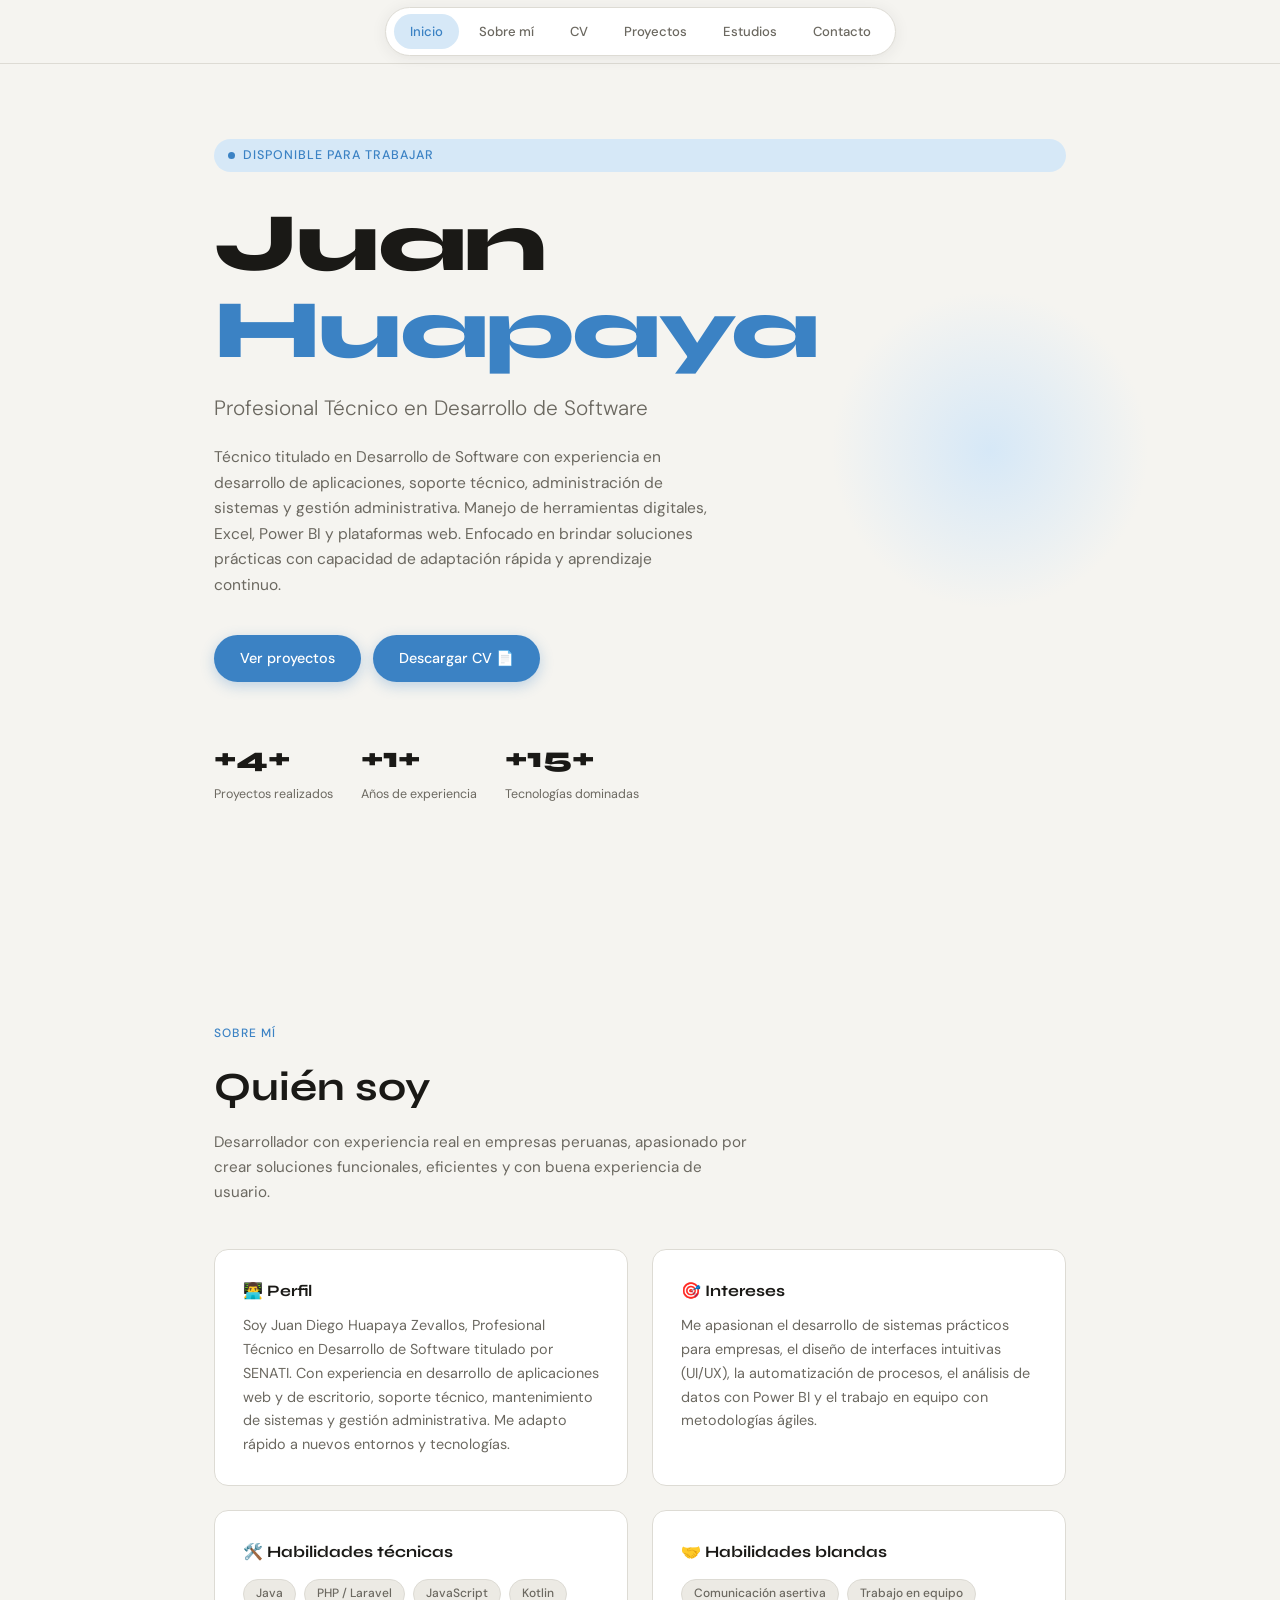
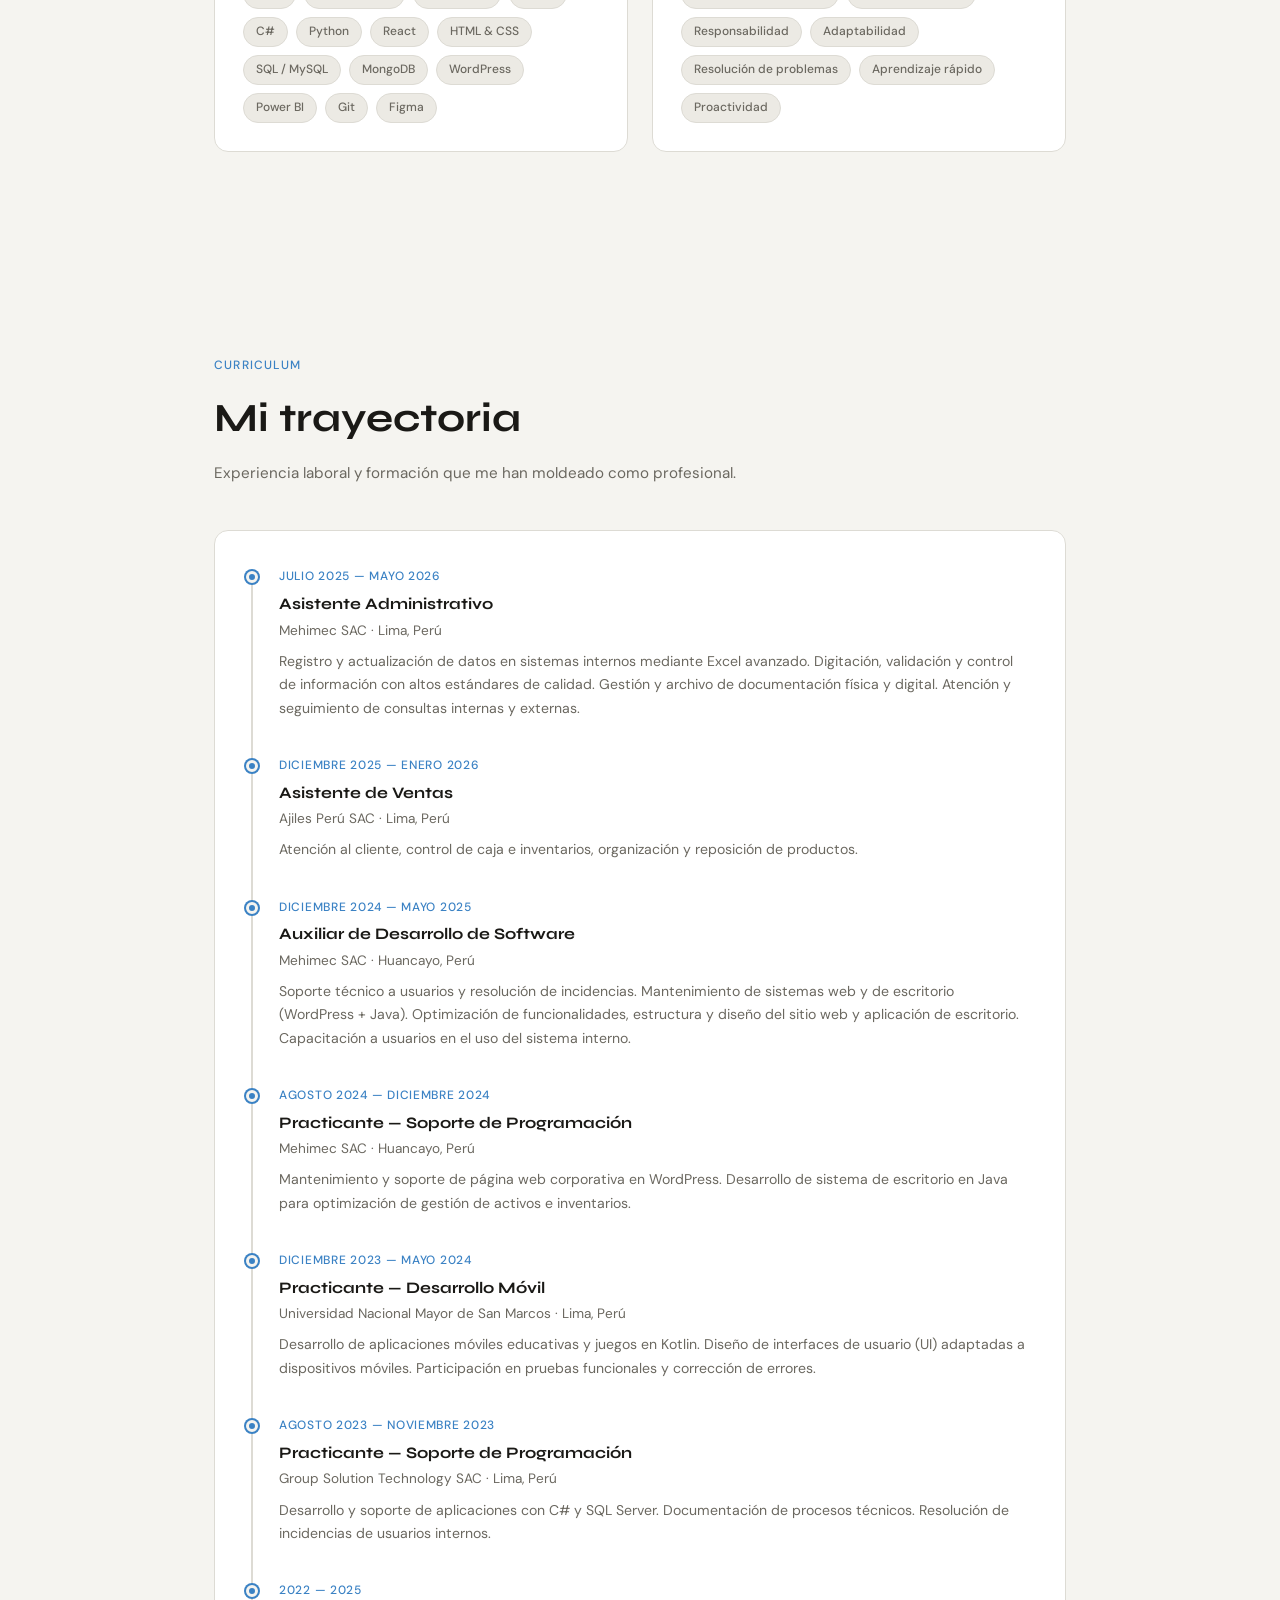
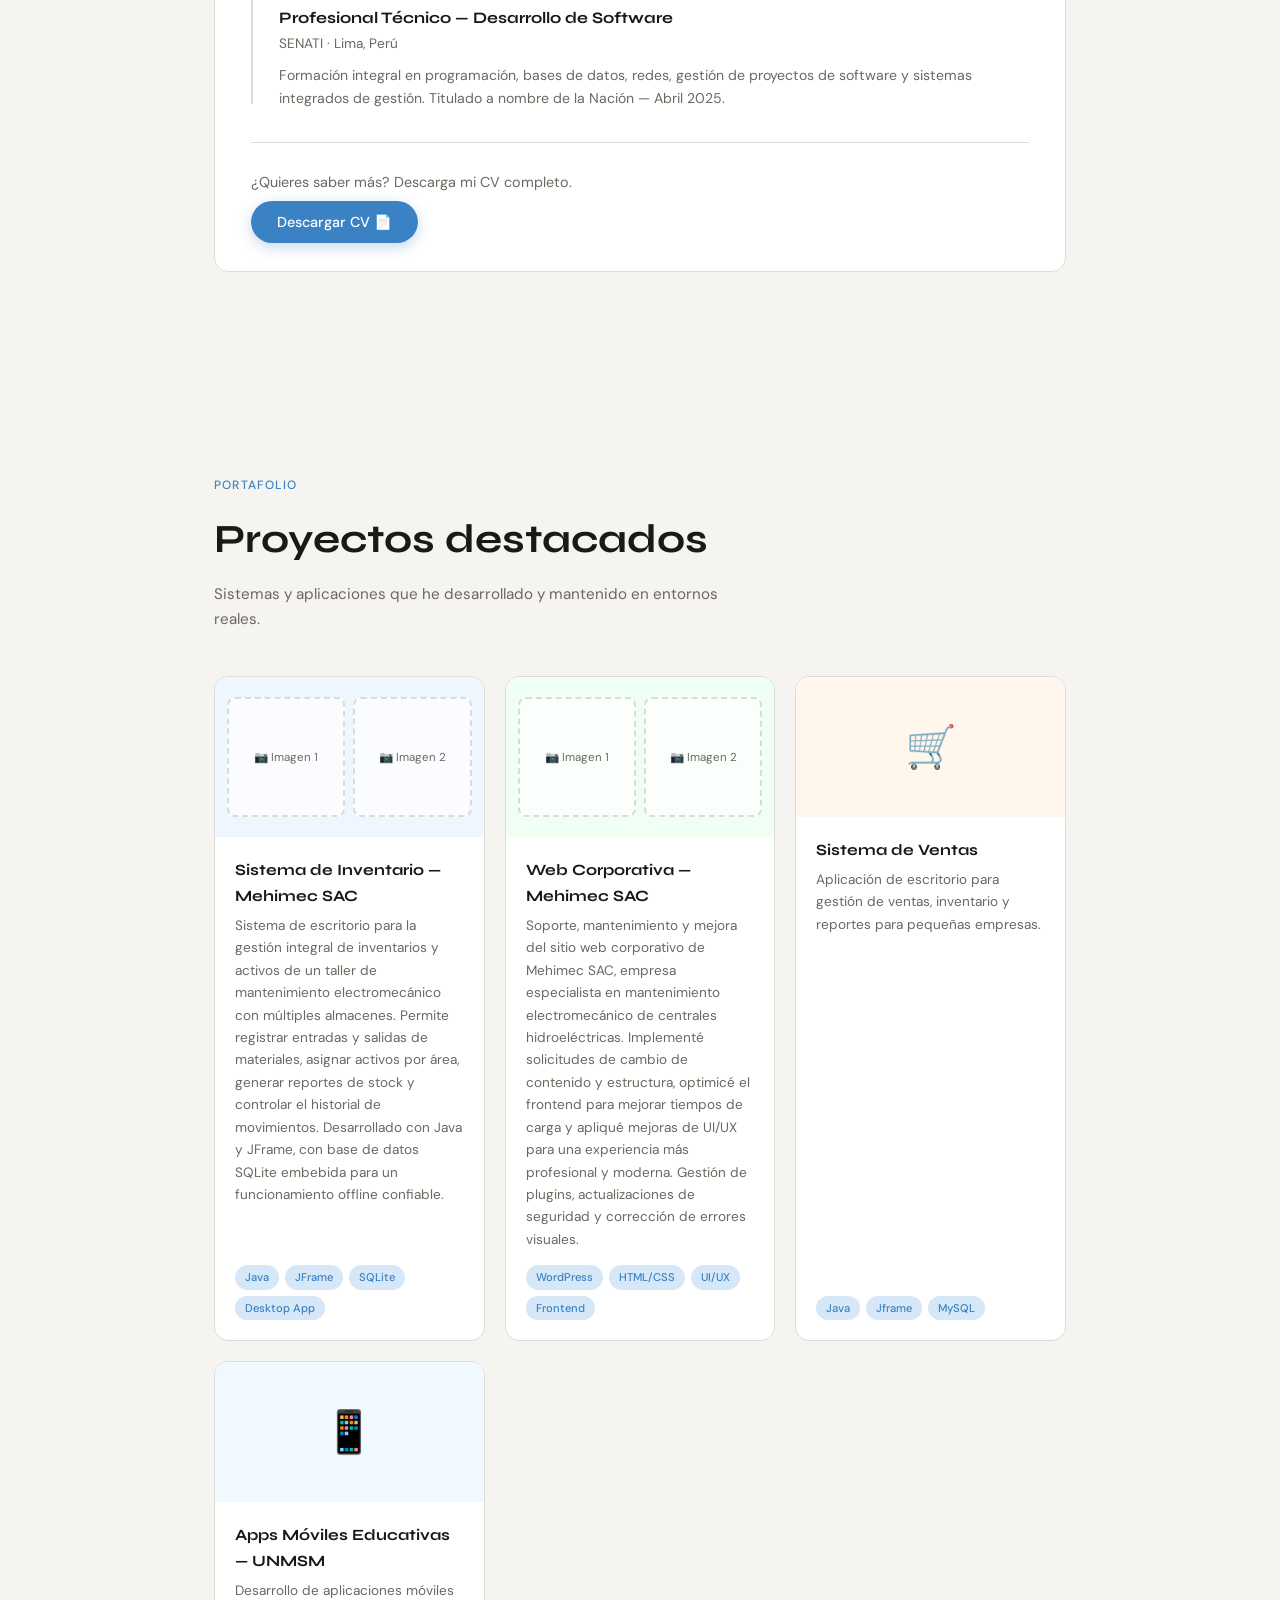
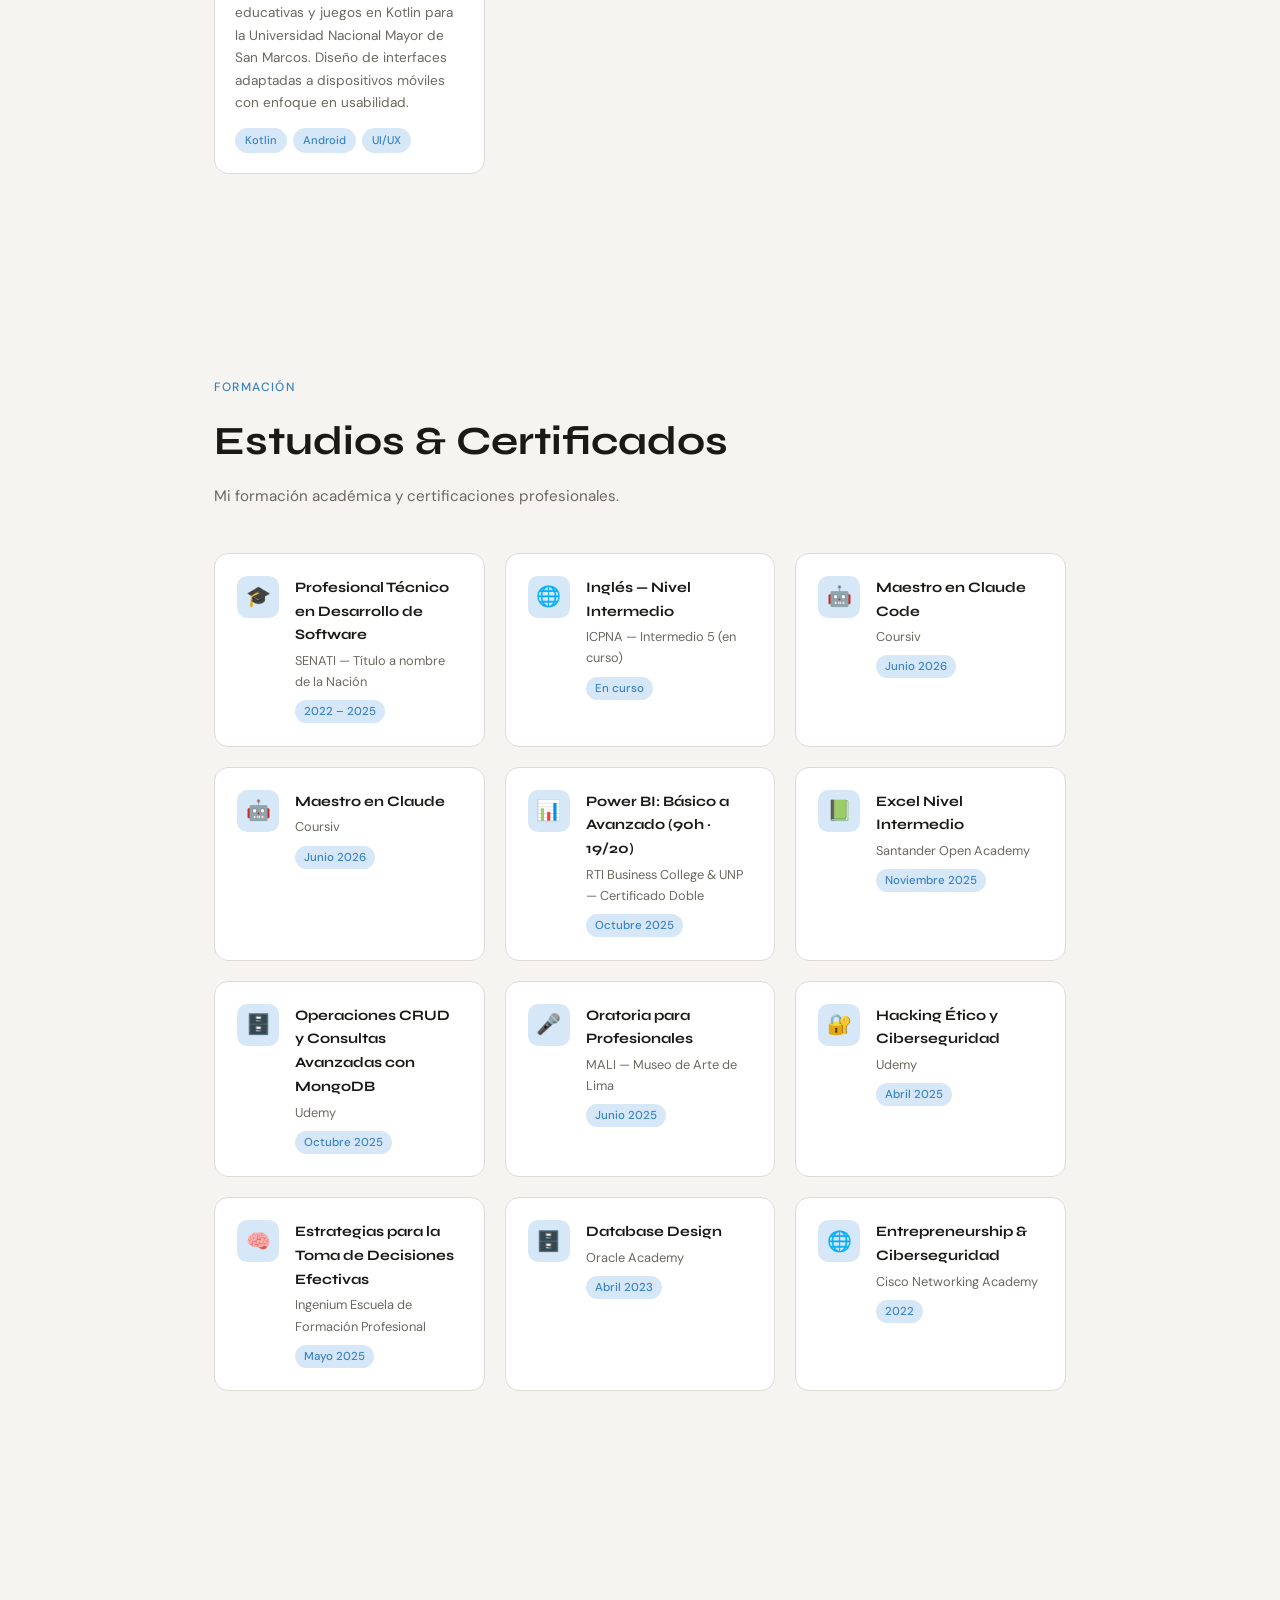
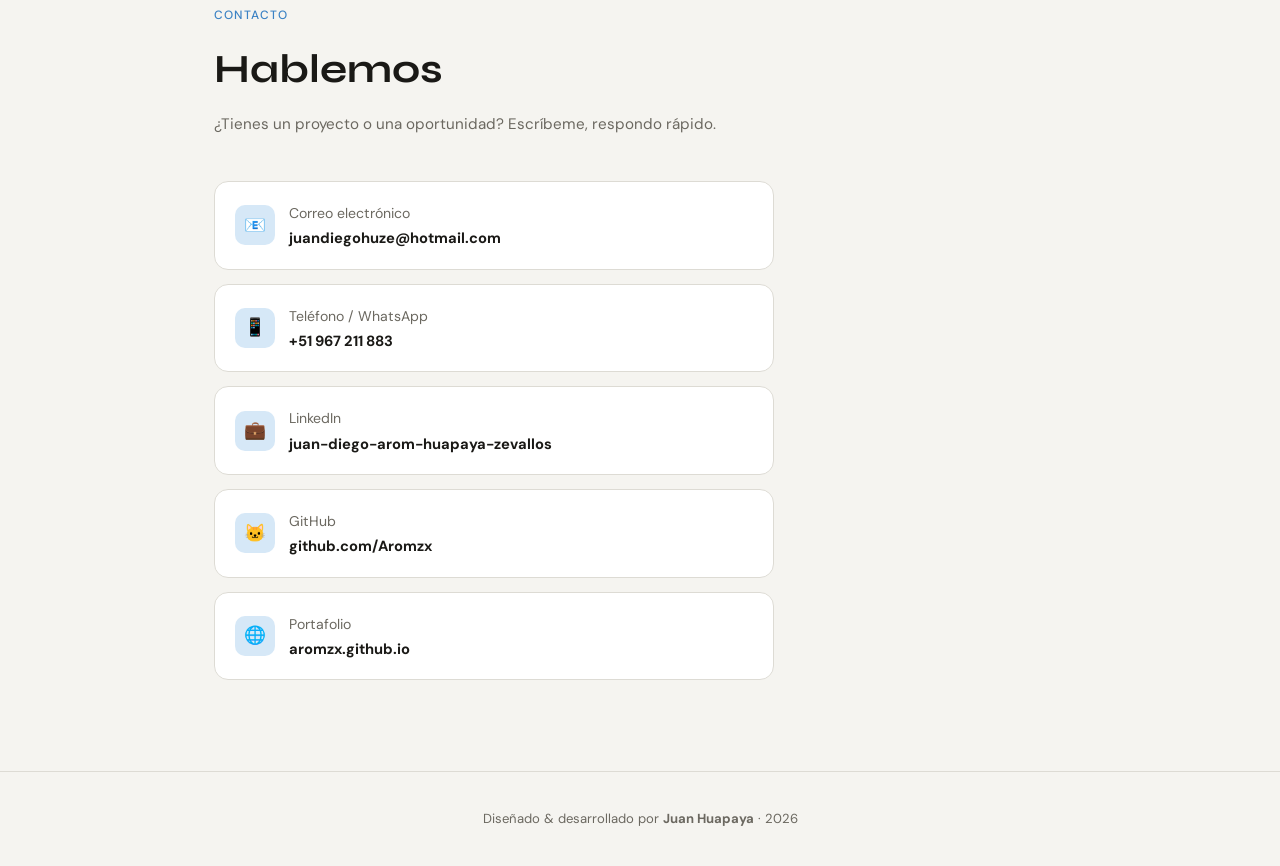
==== index.html @ e21f39ee "Update index.html" ====
<!DOCTYPE html>
<html lang="es">
<head>
  <meta charset="UTF-8" />
  <meta name="viewport" content="width=device-width, initial-scale=1.0"/>
  <title>Juan Huapaya — Dev Portfolio</title>
  <link href="https://fonts.googleapis.com/css2?family=Syne:wght@400;600;700;800&family=DM+Sans:ital,wght@0,300;0,400;0,500;1,300&display=swap" rel="stylesheet"/>
  <link href="style.css" rel="stylesheet"/>
</head>
<body>

<!-- NAVEGACION -->
<nav>
  <div class="nav-inner">
    <a href="#inicio"    class="active">Inicio</a>
    <a href="#sobre-mi">Sobre mí</a>
    <a href="#cv">CV</a>
    <a href="#proyectos">Proyectos</a>
    <a href="#estudios">Estudios</a>
    <a href="#contacto">Contacto</a>
  </div>
</nav>

<div class="hamburger" id="ham">
  <span></span><span></span><span></span>
</div>
<div class="mobile-menu" id="mobileMenu">
  <a href="#inicio"    onclick="closeMobile()">Inicio</a>
  <a href="#sobre-mi"  onclick="closeMobile()">Sobre mí</a>
  <a href="#cv"        onclick="closeMobile()">CV</a>
  <a href="#proyectos" onclick="closeMobile()">Proyectos</a>
  <a href="#estudios"  onclick="closeMobile()">Estudios</a>
  <a href="#contacto"  onclick="closeMobile()">Contacto</a>
</div>

<!-- ── HERO ── -->
<section id="inicio">
  <div class="hero-deco"></div>
  <div class="hero-label">Disponible para trabajar</div>
  <h1 class="hero-name">Juan<br><em>Huapaya</em></h1>
  <p class="hero-role">Profesional Técnico en Desarrollo de Software</p>
  <p class="hero-desc">Técnico titulado en Desarrollo de Software con experiencia en desarrollo de aplicaciones, soporte técnico, administración de sistemas y gestión administrativa. Manejo de herramientas digitales, Excel, Power BI y plataformas web. Enfocado en brindar soluciones prácticas con capacidad de adaptación rápida y aprendizaje continuo.</p>
  <div class="hero-ctas">
    <a href="#proyectos" class="btn-primary">Ver proyectos</a>
    <a href="assets/cv/CV_HUAPAYA%20ZEVALLOS%20JUAN%20DIEGO%20AROM-.pdf"
   download="CV_Juan_Huapaya.pdf"
   class="btn-primary">
    Descargar CV 📄
</a>
  </div>
  <div class="hero-stats">
    <div class="stat"><span class="stat-n">4+</span><span class="stat-l">Proyectos realizados</span></div>
    <div class="stat"><span class="stat-n">1+</span><span class="stat-l">Años de experiencia</span></div>
    <div class="stat"><span class="stat-n">15+</span><span class="stat-l">Tecnologías dominadas</span></div>
  </div>
</section>

<!-- ── SOBRE MI ── -->
<section id="sobre-mi">
  <div class="sec-label">Sobre mí</div>
  <h2 class="sec-title">Quién soy</h2>
  <p class="sec-sub">Desarrollador con experiencia real en empresas peruanas, apasionado por crear soluciones funcionales, eficientes y con buena experiencia de usuario.</p>
  <div class="about-grid reveal">
    <div class="about-card">
      <h3>👨‍💻 Perfil</h3>
      <p>Soy Juan Diego Huapaya Zevallos, Profesional Técnico en Desarrollo de Software titulado por SENATI. Con experiencia en desarrollo de aplicaciones web y de escritorio, soporte técnico, mantenimiento de sistemas y gestión administrativa. Me adapto rápido a nuevos entornos y tecnologías.</p>
    </div>
    <div class="about-card">
      <h3>🎯 Intereses</h3>
      <p>Me apasionan el desarrollo de sistemas prácticos para empresas, el diseño de interfaces intuitivas (UI/UX), la automatización de procesos, el análisis de datos con Power BI y el trabajo en equipo con metodologías ágiles.</p>
    </div>
    <div class="about-card">
      <h3>🛠️ Habilidades técnicas</h3>
      <div class="skill-tags">
        <span class="tag">Java</span>
        <span class="tag">PHP / Laravel</span>
        <span class="tag">JavaScript</span>
        <span class="tag">Kotlin</span>
        <span class="tag">C#</span>
        <span class="tag">Python</span>
        <span class="tag">React</span>
        <span class="tag">HTML & CSS</span>
        <span class="tag">SQL / MySQL</span>
        <span class="tag">MongoDB</span>
        <span class="tag">WordPress</span>
        <span class="tag">Power BI</span>
        <span class="tag">Git</span>
        <span class="tag">Figma</span>
      </div>
    </div>
    <div class="about-card">
      <h3>🤝 Habilidades blandas</h3>
      <div class="skill-tags">
        <span class="tag">Comunicación asertiva</span>
        <span class="tag">Trabajo en equipo</span>
        <span class="tag">Responsabilidad</span>
        <span class="tag">Adaptabilidad</span>
        <span class="tag">Resolución de problemas</span>
        <span class="tag">Aprendizaje rápido</span>
        <span class="tag">Proactividad</span>
      </div>
    </div>
  </div>
</section>

<!-- ── CV ── -->
<section id="cv">
  <div class="sec-label">Curriculum</div>
  <h2 class="sec-title">Mi trayectoria</h2>
  <p class="sec-sub">Experiencia laboral y formación que me han moldeado como profesional.</p>
  <div class="cv-wrap reveal">
    <div class="timeline">

      <div class="tl-item">
        <div class="tl-dot"></div>
        <div class="tl-period">Julio 2025 — Mayo 2026</div>
        <div class="tl-title">Asistente Administrativo</div>
        <div class="tl-place">Mehimec SAC · Lima, Perú</div>
        <div class="tl-desc">Registro y actualización de datos en sistemas internos mediante Excel avanzado. Digitación, validación y control de información con altos estándares de calidad. Gestión y archivo de documentación física y digital. Atención y seguimiento de consultas internas y externas.</div>
      </div>

      <div class="tl-item">
        <div class="tl-dot"></div>
        <div class="tl-period">Diciembre 2025 — Enero 2026</div>
        <div class="tl-title">Asistente de Ventas</div>
        <div class="tl-place">Ajiles Perú SAC · Lima, Perú</div>
        <div class="tl-desc">Atención al cliente, control de caja e inventarios, organización y reposición de productos.</div>
      </div>

      <div class="tl-item">
        <div class="tl-dot"></div>
        <div class="tl-period">Diciembre 2024 — Mayo 2025</div>
        <div class="tl-title">Auxiliar de Desarrollo de Software</div>
        <div class="tl-place">Mehimec SAC · Huancayo, Perú</div>
        <div class="tl-desc">Soporte técnico a usuarios y resolución de incidencias. Mantenimiento de sistemas web y de escritorio (WordPress + Java). Optimización de funcionalidades, estructura y diseño del sitio web y aplicación de escritorio. Capacitación a usuarios en el uso del sistema interno.</div>
      </div>

      <div class="tl-item">
        <div class="tl-dot"></div>
        <div class="tl-period">Agosto 2024 — Diciembre 2024</div>
        <div class="tl-title">Practicante — Soporte de Programación</div>
        <div class="tl-place">Mehimec SAC · Huancayo, Perú</div>
        <div class="tl-desc">Mantenimiento y soporte de página web corporativa en WordPress. Desarrollo de sistema de escritorio en Java para optimización de gestión de activos e inventarios.</div>
      </div>

      <div class="tl-item">
        <div class="tl-dot"></div>
        <div class="tl-period">Diciembre 2023 — Mayo 2024</div>
        <div class="tl-title">Practicante — Desarrollo Móvil</div>
        <div class="tl-place">Universidad Nacional Mayor de San Marcos · Lima, Perú</div>
        <div class="tl-desc">Desarrollo de aplicaciones móviles educativas y juegos en Kotlin. Diseño de interfaces de usuario (UI) adaptadas a dispositivos móviles. Participación en pruebas funcionales y corrección de errores.</div>
      </div>

      <div class="tl-item">
        <div class="tl-dot"></div>
        <div class="tl-period">Agosto 2023 — Noviembre 2023</div>
        <div class="tl-title">Practicante — Soporte de Programación</div>
        <div class="tl-place">Group Solution Technology SAC · Lima, Perú</div>
        <div class="tl-desc">Desarrollo y soporte de aplicaciones con C# y SQL Server. Documentación de procesos técnicos. Resolución de incidencias de usuarios internos.</div>
      </div>

      <div class="tl-item">
        <div class="tl-dot"></div>
        <div class="tl-period">2022 — 2025</div>
        <div class="tl-title">Profesional Técnico — Desarrollo de Software</div>
        <div class="tl-place">SENATI · Lima, Perú</div>
        <div class="tl-desc">Formación integral en programación, bases de datos, redes, gestión de proyectos de software y sistemas integrados de gestión. Titulado a nombre de la Nación — Abril 2025.</div>
      </div>

    </div>
    <div class="cv-download-wrap">
      <p>¿Quieres saber más? Descarga mi CV completo.</p>
      <a href="assets/cv/CV_HUAPAYA%20ZEVALLOS%20JUAN%20DIEGO%20AROM-.pdf"
   download="CV_Juan_Huapaya.pdf"
   class="btn-primary">
    Descargar CV 📄
</a>
    </div>
  </div>
</section>

<!-- ── PROYECTOS ── -->
<section id="proyectos">
  <div class="sec-label">Portafolio</div>
  <h2 class="sec-title">Proyectos destacados</h2>
  <p class="sec-sub">Sistemas y aplicaciones que he desarrollado y mantenido en entornos reales.</p>
  <div class="proj-grid reveal">

    <!-- PROYECTO 1: Sistema de Inventario Mehimec -->
    <div class="proj-card">
      <div class="proj-thumb proj-thumb-gallery" style="background:#EEF6FF; flex-direction:column; gap:6px; padding:10px;">
        <div class="proj-img-frames">
          <div class="proj-img-frame">
            <span class="proj-img-placeholder">📷 Imagen 1</span>
          </div>
          <div class="proj-img-frame">
            <span class="proj-img-placeholder">📷 Imagen 2</span>
          </div>
        </div>
      </div>
      <div class="proj-body">
        <div class="proj-title">Sistema de Inventario — Mehimec SAC</div>
        <div class="proj-desc">Sistema de escritorio para la gestión integral de inventarios y activos de un taller de mantenimiento electromecánico con múltiples almacenes. Permite registrar entradas y salidas de materiales, asignar activos por área, generar reportes de stock y controlar el historial de movimientos. Desarrollado con Java y JFrame, con base de datos SQLite embebida para un funcionamiento offline confiable.</div>
        <div class="proj-tags">
          <span class="proj-tag">Java</span>
          <span class="proj-tag">JFrame</span>
          <span class="proj-tag">SQLite</span>
          <span class="proj-tag">Desktop App</span>
        </div>
      </div>
    </div>

    <!-- PROYECTO 2: Web Corporativa Mehimec -->
    <div class="proj-card">
      <div class="proj-thumb proj-thumb-gallery" style="background:#F0FFF4; flex-direction:column; gap:6px; padding:10px;">
        <div class="proj-img-frames">
          <div class="proj-img-frame">
            <span class="proj-img-placeholder">📷 Imagen 1</span>
          </div>
          <div class="proj-img-frame">
            <span class="proj-img-placeholder">📷 Imagen 2</span>
          </div>
        </div>
      </div>
      <div class="proj-body">
        <div class="proj-title">Web Corporativa — Mehimec SAC</div>
        <div class="proj-desc">Soporte, mantenimiento y mejora del sitio web corporativo de Mehimec SAC, empresa especialista en mantenimiento electromecánico de centrales hidroeléctricas. Implementé solicitudes de cambio de contenido y estructura, optimicé el frontend para mejorar tiempos de carga y apliqué mejoras de UI/UX para una experiencia más profesional y moderna. Gestión de plugins, actualizaciones de seguridad y corrección de errores visuales.</div>
        <div class="proj-tags">
          <span class="proj-tag">WordPress</span>
          <span class="proj-tag">HTML/CSS</span>
          <span class="proj-tag">UI/UX</span>
          <span class="proj-tag">Frontend</span>
        </div>
      </div>
    </div>

    <!-- PROYECTO 3: Sistema de Ventas -->
    <div class="proj-card">
      <div class="proj-thumb" style="background:#FFF7ED;">🛒</div>
      <div class="proj-body">
        <div class="proj-title">Sistema de Ventas</div>
        <div class="proj-desc">Aplicación de escritorio para gestión de ventas, inventario y reportes para pequeñas empresas.</div>
        <div class="proj-tags">
          <span class="proj-tag">Java</span>
          <span class="proj-tag">Jframe</span>
          <span class="proj-tag">MySQL</span>
        </div>
      </div>
    </div>

    <!-- PROYECTO 4: App Móvil Educativa -->
    <div class="proj-card">
      <div class="proj-thumb" style="background:#F0F9FF;">📱</div>
      <div class="proj-body">
        <div class="proj-title">Apps Móviles Educativas — UNMSM</div>
        <div class="proj-desc">Desarrollo de aplicaciones móviles educativas y juegos en Kotlin para la Universidad Nacional Mayor de San Marcos. Diseño de interfaces adaptadas a dispositivos móviles con enfoque en usabilidad.</div>
        <div class="proj-tags">
          <span class="proj-tag">Kotlin</span>
          <span class="proj-tag">Android</span>
          <span class="proj-tag">UI/UX</span>
        </div>
      </div>
    </div>
</section>

<!-- ── ESTUDIOS ── -->
<section id="estudios">
  <div class="sec-label">Formación</div>
  <h2 class="sec-title">Estudios & Certificados</h2>
  <p class="sec-sub">Mi formación académica y certificaciones profesionales.</p>
  <div class="certs-grid reveal">
    <div class="cert-card">
      <div class="cert-icon">🎓</div>
      <div class="cert-info">
        <div class="cert-name">Profesional Técnico en Desarrollo de Software</div>
        <div class="cert-inst">SENATI — Título a nombre de la Nación</div>
        <span class="cert-year">2022 – 2025</span>
      </div>
    </div>
    <div class="cert-card">
      <div class="cert-icon">🌐</div>
      <div class="cert-info">
        <div class="cert-name">Inglés — Nivel Intermedio</div>
        <div class="cert-inst">ICPNA — Intermedio 5 (en curso)</div>
        <span class="cert-year">En curso</span>
      </div>
    </div>
    <div class="cert-card">
      <div class="cert-icon">🤖</div>
      <div class="cert-info">
        <div class="cert-name">Maestro en Claude Code</div>
        <div class="cert-inst">Coursiv</div>
        <span class="cert-year">Junio 2026</span>
      </div>
    </div>
    <div class="cert-card">
      <div class="cert-icon">🤖</div>
      <div class="cert-info">
        <div class="cert-name">Maestro en Claude</div>
        <div class="cert-inst">Coursiv</div>
        <span class="cert-year">Junio 2026</span>
      </div>
    </div>
    <div class="cert-card">
      <div class="cert-icon">📊</div>
      <div class="cert-info">
        <div class="cert-name">Power BI: Básico a Avanzado (90h · 19/20)</div>
        <div class="cert-inst">RTI Business College & UNP — Certificado Doble</div>
        <span class="cert-year">Octubre 2025</span>
      </div>
    </div>
    <div class="cert-card">
      <div class="cert-icon">📗</div>
      <div class="cert-info">
        <div class="cert-name">Excel Nivel Intermedio</div>
        <div class="cert-inst">Santander Open Academy</div>
        <span class="cert-year">Noviembre 2025</span>
      </div>
    </div>
    <div class="cert-card">
      <div class="cert-icon">🗄️</div>
      <div class="cert-info">
        <div class="cert-name">Operaciones CRUD y Consultas Avanzadas con MongoDB</div>
        <div class="cert-inst">Udemy</div>
        <span class="cert-year">Octubre 2025</span>
      </div>
    </div>
    <div class="cert-card">
      <div class="cert-icon">🎤</div>
      <div class="cert-info">
        <div class="cert-name">Oratoria para Profesionales</div>
        <div class="cert-inst">MALI — Museo de Arte de Lima</div>
        <span class="cert-year">Junio 2025</span>
      </div>
    </div>
    <div class="cert-card">
      <div class="cert-icon">🔐</div>
      <div class="cert-info">
        <div class="cert-name">Hacking Ético y Ciberseguridad</div>
        <div class="cert-inst">Udemy</div>
        <span class="cert-year">Abril 2025</span>
      </div>
    </div>
    <div class="cert-card">
      <div class="cert-icon">🧠</div>
      <div class="cert-info">
        <div class="cert-name">Estrategias para la Toma de Decisiones Efectivas</div>
        <div class="cert-inst">Ingenium Escuela de Formación Profesional</div>
        <span class="cert-year">Mayo 2025</span>
      </div>
    </div>
    <div class="cert-card">
      <div class="cert-icon">🗄️</div>
      <div class="cert-info">
        <div class="cert-name">Database Design</div>
        <div class="cert-inst">Oracle Academy</div>
        <span class="cert-year">Abril 2023</span>
      </div>
    </div>
    <div class="cert-card">
      <div class="cert-icon">🌐</div>
      <div class="cert-info">
        <div class="cert-name">Entrepreneurship & Ciberseguridad</div>
        <div class="cert-inst">Cisco Networking Academy</div>
        <span class="cert-year">2022</span>
      </div>
    </div>
  </div>
</section>

<!-- ── CONTACTO ── -->
<section id="contacto">
  <div class="sec-label">Contacto</div>
  <h2 class="sec-title">Hablemos</h2>
  <p class="sec-sub">¿Tienes un proyecto o una oportunidad? Escríbeme, respondo rápido.</p>
  <div class="contact-wrap-solo reveal">
    <div class="contact-info">
      <a href="mailto:juandiegohuze@hotmail.com" class="contact-item">
        <div class="contact-ico">📧</div>
        <div>
          <span>Correo electrónico</span>
          <strong>juandiegohuze@hotmail.com</strong>
        </div>
      </a>
      <a href="tel:+51967211883" class="contact-item">
        <div class="contact-ico">📱</div>
        <div>
          <span>Teléfono / WhatsApp</span>
          <strong>+51 967 211 883</strong>
        </div>
      </a>
      <a href="https://www.linkedin.com/in/juan-diego-arom-huapaya-zevallos-851825279/" target="_blank" class="contact-item">
        <div class="contact-ico">💼</div>
        <div>
          <span>LinkedIn</span>
          <strong>juan-diego-arom-huapaya-zevallos</strong>
        </div>
      </a>
      <a href="https://github.com/Aromzx" target="_blank" class="contact-item">
        <div class="contact-ico">🐱</div>
        <div>
          <span>GitHub</span>
          <strong>github.com/Aromzx</strong>
        </div>
      </a>
      <a href="https://aromzx.github.io/" target="_blank" class="contact-item">
        <div class="contact-ico">🌐</div>
        <div>
          <span>Portafolio</span>
          <strong>aromzx.github.io</strong>
        </div>
      </a>
    </div>
  </div>
</section>

<footer>
  <p>Diseñado & desarrollado por <strong>Juan Huapaya</strong> · 2026</p>
</footer>

<script src="script.js"></script>
</body>
</html>
---- style.css ----
:root {
      --bg:        #F5F4F0;
      --surface:   #ECEAE4;
      --card:      #FFFFFF;
      --ink:       #1A1916;
      --ink-soft:  #6B6860;
      --accent:    #3B82C4;
      --accent-lt: #D6E8F7;
      --accent-dk: #2563A8;
      --border:    #DDDBD4;
      --radius:    14px;
      --nav-h:     64px;
    }

    *, *::before, *::after { box-sizing: border-box; margin: 0; padding: 0; }

    html { scroll-behavior: smooth; }

    body {
      font-family: 'DM Sans', sans-serif;
      background: var(--bg);
      color: var(--ink);
      line-height: 1.65;
      overflow-x: hidden;
    }

    /* ── NAV ─────────────────────────────────────────── */
    nav {
      position: fixed; top: 0; left: 0; right: 0; z-index: 100;
      height: var(--nav-h);
      display: flex; align-items: center; justify-content: center;
      background: rgba(245,244,240,.85);
      backdrop-filter: blur(14px);
      -webkit-backdrop-filter: blur(14px);
      border-bottom: 1px solid var(--border);
    }
    .nav-inner {
      display: flex; align-items: center; gap: 4px;
      background: var(--card);
      border: 1px solid var(--border);
      border-radius: 50px;
      padding: 6px 8px;
      box-shadow: 0 2px 16px rgba(0,0,0,.07);
    }
    .nav-inner a {
      font-family: 'DM Sans', sans-serif;
      font-size: .82rem; font-weight: 500;
      color: var(--ink-soft);
      text-decoration: none;
      padding: 7px 16px;
      border-radius: 50px;
      transition: color .2s, background .2s;
      white-space: nowrap;
    }
    .nav-inner a:hover { color: var(--ink); background: var(--surface); }
    .nav-inner a.active { color: var(--accent); background: var(--accent-lt); }

    /* hamburger */
    .hamburger {
      display: none; cursor: pointer;
      position: fixed; top: 16px; right: 20px; z-index: 200;
      width: 40px; height: 40px; border-radius: 50%;
      background: var(--card); border: 1px solid var(--border);
      box-shadow: 0 2px 10px rgba(0,0,0,.1);
      align-items: center; justify-content: center; flex-direction: column; gap: 5px;
    }
    .hamburger span {
      display: block; width: 18px; height: 2px;
      background: var(--ink); border-radius: 2px;
      transition: transform .3s, opacity .3s;
    }
    .hamburger.open span:nth-child(1){ transform: translateY(7px) rotate(45deg); }
    .hamburger.open span:nth-child(2){ opacity:0; }
    .hamburger.open span:nth-child(3){ transform: translateY(-7px) rotate(-45deg); }

    .mobile-menu {
      display: none; position: fixed; inset: 0; z-index: 150;
      background: rgba(245,244,240,.97);
      flex-direction: column; align-items: center; justify-content: center; gap: 12px;
    }
    .mobile-menu.open { display: flex; }
    .mobile-menu a {
      font-family: 'Syne', sans-serif; font-size: 1.5rem; font-weight: 700;
      color: var(--ink); text-decoration: none;
      padding: 10px 30px; border-radius: 50px;
      transition: color .2s, background .2s;
    }
    .mobile-menu a:hover { color: var(--accent); background: var(--accent-lt); }

    /* ── SECTIONS ────────────────────────────────────── */
    section {
      min-height: 100vh;
      padding: calc(var(--nav-h) + 60px) 24px 80px;
      max-width: 900px; margin: 0 auto;
      display: flex; flex-direction: column; justify-content: center;
    }

    /* ── HERO ────────────────────────────────────────── */
    #inicio { position: relative; overflow: visible; }

    .hero-label {
      display: inline-flex; align-items: center; gap: 8px;
      font-size: .78rem; font-weight: 500; letter-spacing: .08em; text-transform: uppercase;
      color: var(--accent); background: var(--accent-lt);
      padding: 6px 14px; border-radius: 50px;
      margin-bottom: 28px;
      opacity: 0; animation: fadeUp .6s .2s ease forwards;
    }
    .hero-label::before {
      content:''; width:7px; height:7px; border-radius:50%;
      background: var(--accent); animation: pulse 2s infinite;
    }
    @keyframes pulse {
      0%,100%{box-shadow:0 0 0 0 rgba(59,130,196,.5);}
      50%{box-shadow:0 0 0 6px rgba(59,130,196,0);}
    }

    .hero-name {
      font-family: 'Syne', sans-serif;
      font-size: clamp(2.6rem, 8vw, 5.2rem);
      font-weight: 800; line-height: 1.05; letter-spacing: -.02em;
      color: var(--ink);
      opacity: 0; animation: fadeUp .7s .35s ease forwards;
    }
    .hero-name em { font-style: normal; color: var(--accent); }

    .hero-role {
      font-size: clamp(1rem, 2.5vw, 1.3rem); font-weight: 300;
      color: var(--ink-soft); margin-top: 16px;
      opacity: 0; animation: fadeUp .7s .5s ease forwards;
    }

    .hero-desc {
      max-width: 500px; font-size: .97rem; color: var(--ink-soft);
      margin-top: 20px;
      opacity: 0; animation: fadeUp .7s .65s ease forwards;
    }

    .hero-ctas {
      display: flex; flex-wrap: wrap; gap: 12px; margin-top: 36px;
      opacity: 0; animation: fadeUp .7s .8s ease forwards;
    }
    .btn-primary {
      padding: 12px 26px; border-radius: 50px;
      background: var(--accent); color: #fff;
      font-family: 'DM Sans', sans-serif; font-size: .9rem; font-weight: 500;
      text-decoration: none; border: none; cursor: pointer;
      transition: background .2s, transform .15s, box-shadow .2s;
      box-shadow: 0 4px 14px rgba(59,130,196,.3);
    }
    .btn-primary:hover { background: var(--accent-dk); transform: translateY(-2px); box-shadow: 0 6px 20px rgba(59,130,196,.4); }
    .btn-outline {
      padding: 12px 26px; border-radius: 50px;
      border: 1.5px solid var(--border); background: transparent;
      color: var(--ink); font-family: 'DM Sans', sans-serif; font-size: .9rem; font-weight: 500;
      text-decoration: none; cursor: pointer;
      transition: border-color .2s, background .2s, transform .15s;
    }
    .btn-outline:hover { border-color: var(--accent); background: var(--accent-lt); transform: translateY(-2px); }

    .hero-stats {
      display: flex; flex-wrap: wrap; gap: 28px; margin-top: 52px;
      opacity: 0; animation: fadeUp .7s .95s ease forwards;
    }
    .stat { display: flex; flex-direction: column; }
    .stat-n {
      font-family: 'Syne', sans-serif; font-size: 1.8rem; font-weight: 800; color: var(--ink);
    }
    .stat-l { font-size: .78rem; color: var(--ink-soft); margin-top: 2px; }

    .hero-deco {
      position: absolute; right: -60px; top: 50%; transform: translateY(-50%);
      width: 320px; height: 320px; border-radius: 50%;
      background: radial-gradient(circle, var(--accent-lt) 0%, transparent 70%);
      pointer-events: none; z-index: -1;
      opacity: 0; animation: fadeIn 1s .4s ease forwards;
    }

    @keyframes fadeUp { from{opacity:0;transform:translateY(20px)} to{opacity:1;transform:translateY(0)} }
    @keyframes fadeIn { from{opacity:0} to{opacity:1} }

    /* ── SECTION HEADER ──────────────────────────────── */
    .sec-label {
      font-size: .75rem; font-weight: 500; letter-spacing: .1em; text-transform: uppercase;
      color: var(--accent); margin-bottom: 10px;
    }
    .sec-title {
      font-family: 'Syne', sans-serif; font-size: clamp(1.6rem,4vw,2.5rem);
      font-weight: 700; color: var(--ink); margin-bottom: 10px;
    }
    .sec-sub { font-size: .95rem; color: var(--ink-soft); max-width: 540px; margin-bottom: 44px; }

    /* ── SOBRE MI ─────────────────────────────────────── */
    .about-grid {
      display: grid; grid-template-columns: 1fr 1fr; gap: 24px;
    }
    .about-card {
      background: var(--card); border: 1px solid var(--border);
      border-radius: var(--radius); padding: 28px;
      transition: transform .25s, box-shadow .25s;
    }
    .about-card:hover { transform: translateY(-4px); box-shadow: 0 12px 32px rgba(0,0,0,.08); }
    .about-card h3 {
      font-family: 'Syne', sans-serif; font-size: 1rem; font-weight: 700; margin-bottom: 10px;
    }
    .about-card p { font-size: .9rem; color: var(--ink-soft); }
    .skill-tags { display: flex; flex-wrap: wrap; gap: 8px; margin-top: 14px; }
    .tag {
      font-size: .75rem; font-weight: 500; padding: 4px 12px; border-radius: 50px;
      background: var(--surface); color: var(--ink-soft);
      border: 1px solid var(--border);
      transition: background .2s, color .2s;
    }
    .tag:hover { background: var(--accent-lt); color: var(--accent); border-color: var(--accent); }

    /* ── CV ───────────────────────────────────────────── */
    .cv-wrap {
      background: var(--card); border: 1px solid var(--border);
      border-radius: var(--radius); padding: 36px;
    }
    .timeline { position: relative; padding-left: 28px; }
    .timeline::before {
      content:''; position: absolute; left: 0; top: 6px; bottom: 6px;
      width: 2px; background: var(--border); border-radius: 2px;
    }
    .tl-item { position: relative; margin-bottom: 36px; }
    .tl-item:last-child { margin-bottom: 0; }
    .tl-dot {
      position: absolute; left: -33px; top: 4px;
      width: 12px; height: 12px; border-radius: 50%;
      background: var(--accent); border: 3px solid var(--bg);
      box-shadow: 0 0 0 2px var(--accent);
    }
    .tl-period {
      font-size: .75rem; color: var(--accent); font-weight: 500;
      letter-spacing: .06em; text-transform: uppercase; margin-bottom: 4px;
    }
    .tl-title { font-family:'Syne',sans-serif; font-size: 1rem; font-weight: 700; }
    .tl-place { font-size: .85rem; color: var(--ink-soft); margin-top: 2px; }
    .tl-desc { font-size: .88rem; color: var(--ink-soft); margin-top: 8px; }

    .cv-download-wrap { margin-top: 32px; padding-top: 28px; border-top: 1px solid var(--border); }
    .cv-download-wrap p { font-size: .9rem; color: var(--ink-soft); margin-bottom: 14px; }

    /* ── PROYECTOS ───────────────────────────────────── */
    .proj-grid {
      display: grid; grid-template-columns: repeat(auto-fill, minmax(260px,1fr)); gap: 20px;
    }
    .proj-card {
      background: var(--card); border: 1px solid var(--border);
      border-radius: var(--radius); overflow: hidden;
      transition: transform .25s, box-shadow .25s;
      display: flex; flex-direction: column;
    }
    .proj-card:hover { transform: translateY(-5px); box-shadow: 0 16px 40px rgba(0,0,0,.1); }
    .proj-thumb {
      height: 140px; display: flex; align-items: center; justify-content: center;
      font-size: 2.6rem;
    }
    .proj-body { padding: 20px; flex: 1; display: flex; flex-direction: column; }
    .proj-title { font-family:'Syne',sans-serif; font-size: .98rem; font-weight: 700; }
    .proj-desc { font-size: .85rem; color: var(--ink-soft); margin-top: 6px; flex: 1; }
    .proj-tags { display: flex; flex-wrap: wrap; gap: 6px; margin-top: 14px; }
    .proj-tag {
      font-size: .7rem; padding: 3px 10px; border-radius: 50px;
      background: var(--accent-lt); color: var(--accent); font-weight: 500;
    }

    /* ── ESTUDIOS / CERTS ────────────────────────────── */
    .certs-grid {
      display: grid; grid-template-columns: repeat(auto-fill, minmax(240px,1fr)); gap: 20px;
    }
    .cert-card {
      background: var(--card); border: 1px solid var(--border);
      border-radius: var(--radius); padding: 22px;
      display: flex; gap: 16px; align-items: flex-start;
      transition: transform .25s, box-shadow .25s;
    }
    .cert-card:hover { transform: translateY(-4px); box-shadow: 0 12px 30px rgba(0,0,0,.08); }
    .cert-icon {
      width: 42px; height: 42px; border-radius: 10px;
      background: var(--accent-lt); display: flex; align-items: center; justify-content: center;
      font-size: 1.25rem; flex-shrink: 0;
    }
    .cert-info { flex: 1; }
    .cert-name { font-family:'Syne',sans-serif; font-size: .9rem; font-weight: 700; }
    .cert-inst { font-size: .8rem; color: var(--ink-soft); margin-top: 3px; }
    .cert-year {
      font-size: .72rem; font-weight: 500; color: var(--accent);
      background: var(--accent-lt); padding: 2px 9px; border-radius: 50px;
      display: inline-block; margin-top: 8px;
    }

    /* ── CONTACTO ─────────────────────────────────────── */
    .contact-wrap {
      display: grid; grid-template-columns: 1fr 1fr; gap: 24px;
    }
    .contact-info { display: flex; flex-direction: column; gap: 16px; }
    .contact-item {
      display: flex; align-items: center; gap: 14px;
      background: var(--card); border: 1px solid var(--border);
      border-radius: var(--radius); padding: 18px 20px;
      transition: transform .2s, box-shadow .2s;
      text-decoration: none; color: inherit;
    }
    .contact-item:hover { transform: translateY(-3px); box-shadow: 0 10px 24px rgba(0,0,0,.08); }
    .contact-ico {
      width: 40px; height: 40px; border-radius: 10px;
      background: var(--accent-lt); display: flex; align-items: center; justify-content: center;
      font-size: 1.1rem; flex-shrink: 0;
    }
    .contact-item span { font-size: .88rem; color: var(--ink-soft); }
    .contact-item strong { display: block; font-size: .92rem; color: var(--ink); }

    .contact-form {
      background: var(--card); border: 1px solid var(--border);
      border-radius: var(--radius); padding: 28px;
      display: flex; flex-direction: column; gap: 14px;
    }
    .form-row { display: flex; flex-direction: column; gap: 6px; }
    .form-row label { font-size: .8rem; font-weight: 500; color: var(--ink-soft); }
    .form-row input, .form-row textarea {
      padding: 10px 14px; border-radius: 8px;
      border: 1.5px solid var(--border); background: var(--bg);
      font-family: 'DM Sans', sans-serif; font-size: .9rem; color: var(--ink);
      outline: none; transition: border-color .2s;
      resize: vertical;
    }
    .form-row input:focus, .form-row textarea:focus { border-color: var(--accent); }
    .form-submit {
      align-self: flex-start; padding: 11px 26px; border-radius: 50px;
      background: var(--accent); color: #fff; border: none; cursor: pointer;
      font-family: 'DM Sans', sans-serif; font-size: .9rem; font-weight: 500;
      transition: background .2s, transform .15s;
    }
    .form-submit:hover { background: var(--accent-dk); transform: translateY(-2px); }

    /* ── FOOTER ──────────────────────────────────────── */
    footer {
      text-align: center; padding: 36px 24px;
      border-top: 1px solid var(--border);
      font-size: .82rem; color: var(--ink-soft);
    }

    /* ── REVEAL ANIMATION ────────────────────────────── */
    .reveal { opacity: 0; transform: translateY(24px); transition: opacity .6s ease, transform .6s ease; }
    .reveal.visible { opacity: 1; transform: translateY(0); }

    /* ── RESPONSIVE ──────────────────────────────────── */
    @media(max-width: 700px){
      .hamburger { display: flex; }
      nav > .nav-inner { display: none; }
      .about-grid, .contact-wrap { grid-template-columns: 1fr; }
      .hero-deco { display: none; }
    }
    /* ── PROJECT IMAGE FRAMES ──────────────────────────── */
    .proj-thumb-gallery {
      height: auto !important;
      min-height: 160px;
      padding: 12px !important;
      justify-content: center;
    }
    .proj-img-frames {
      display: flex;
      gap: 8px;
      width: 100%;
    }
    .proj-img-frame {
      flex: 1;
      height: 120px;
      border-radius: 8px;
      border: 2px dashed var(--border);
      background: rgba(255,255,255,0.7);
      display: flex;
      align-items: center;
      justify-content: center;
      overflow: hidden;
      position: relative;
      transition: border-color .2s;
    }
    .proj-img-frame:hover { border-color: var(--accent); }
    .proj-img-frame img {
      width: 100%;
      height: 100%;
      object-fit: cover;
      border-radius: 6px;
    }
    .proj-img-placeholder {
      font-size: .72rem;
      color: var(--ink-soft);
      text-align: center;
      pointer-events: none;
      user-select: none;
    }

    /* ── CONTACT SOLO (sin formulario) ──────────────────── */
    .contact-wrap-solo {
      display: flex;
      flex-direction: column;
      gap: 16px;
      max-width: 560px;
    }
    .contact-wrap-solo .contact-info {
      display: flex;
      flex-direction: column;
      gap: 14px;
    }

    @media(max-width: 700px){
      .proj-img-frames { flex-direction: column; }
      .proj-img-frame { height: 90px; }
    }
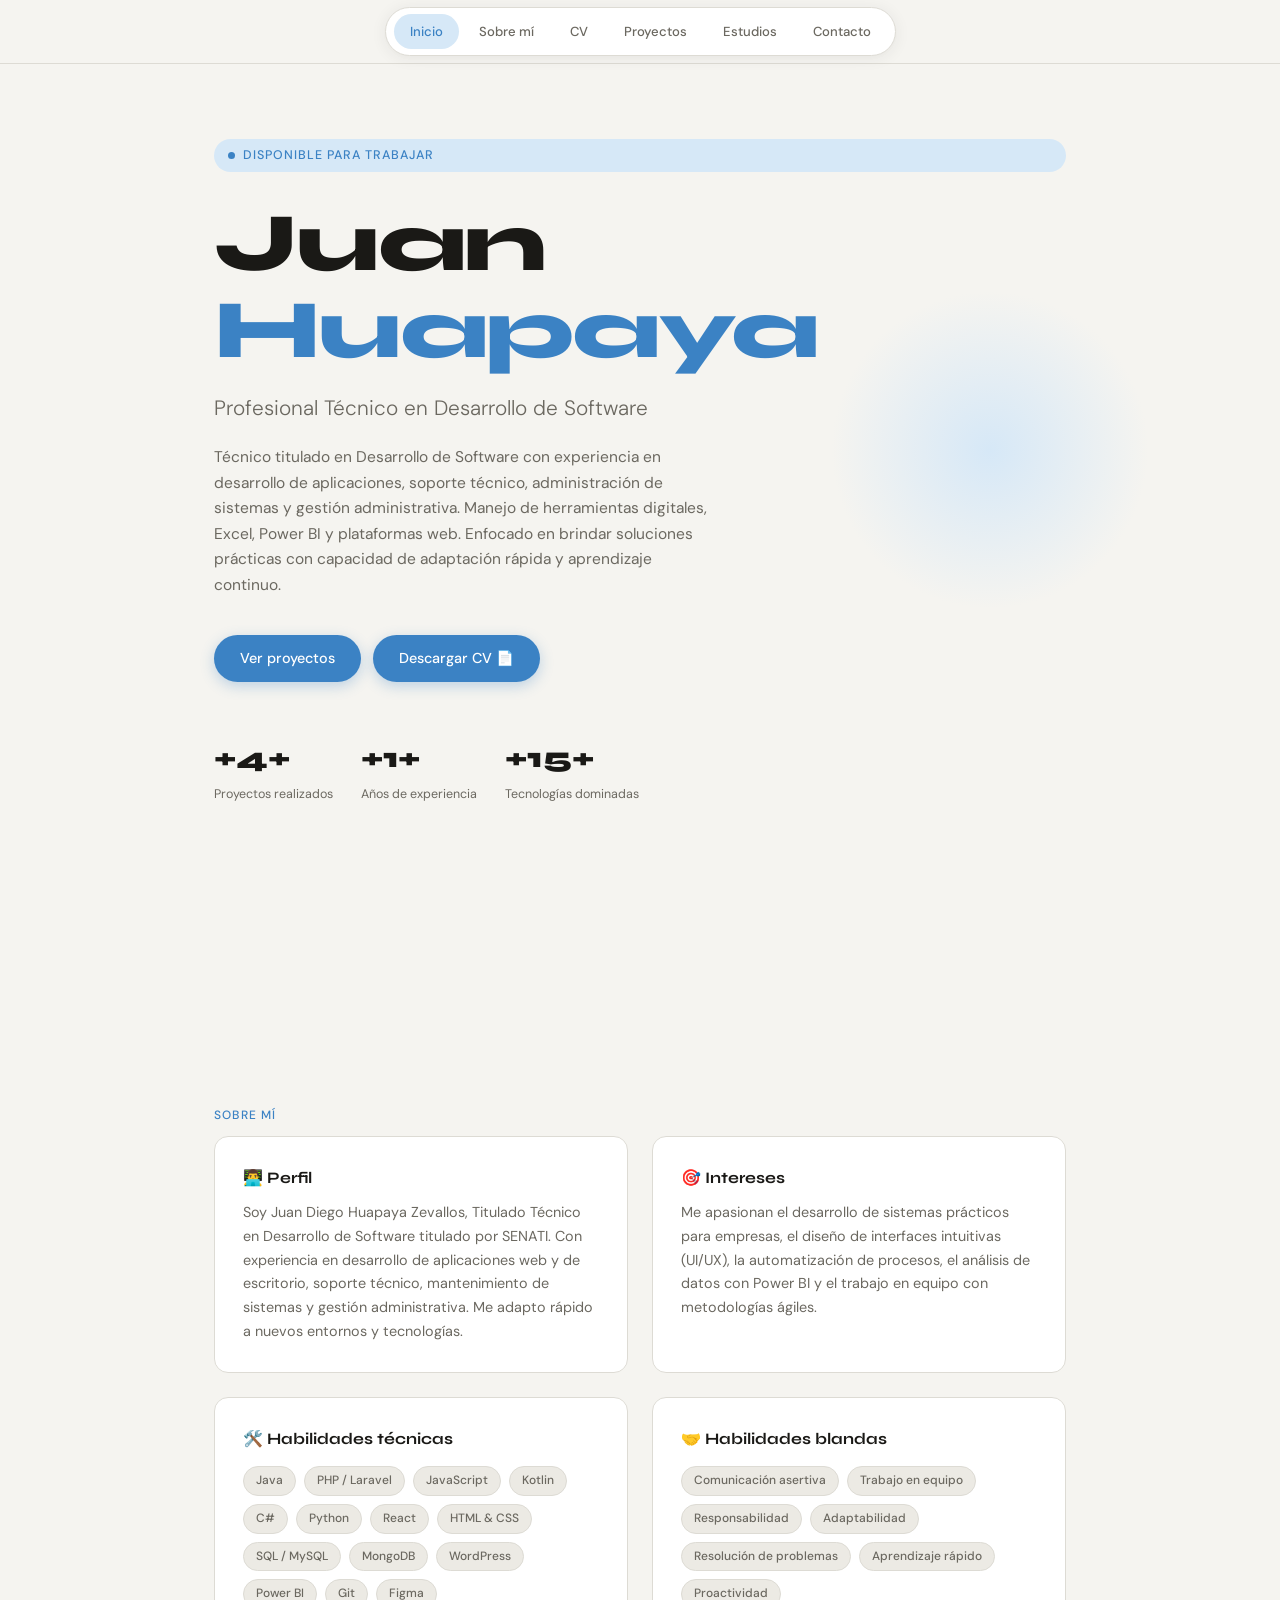
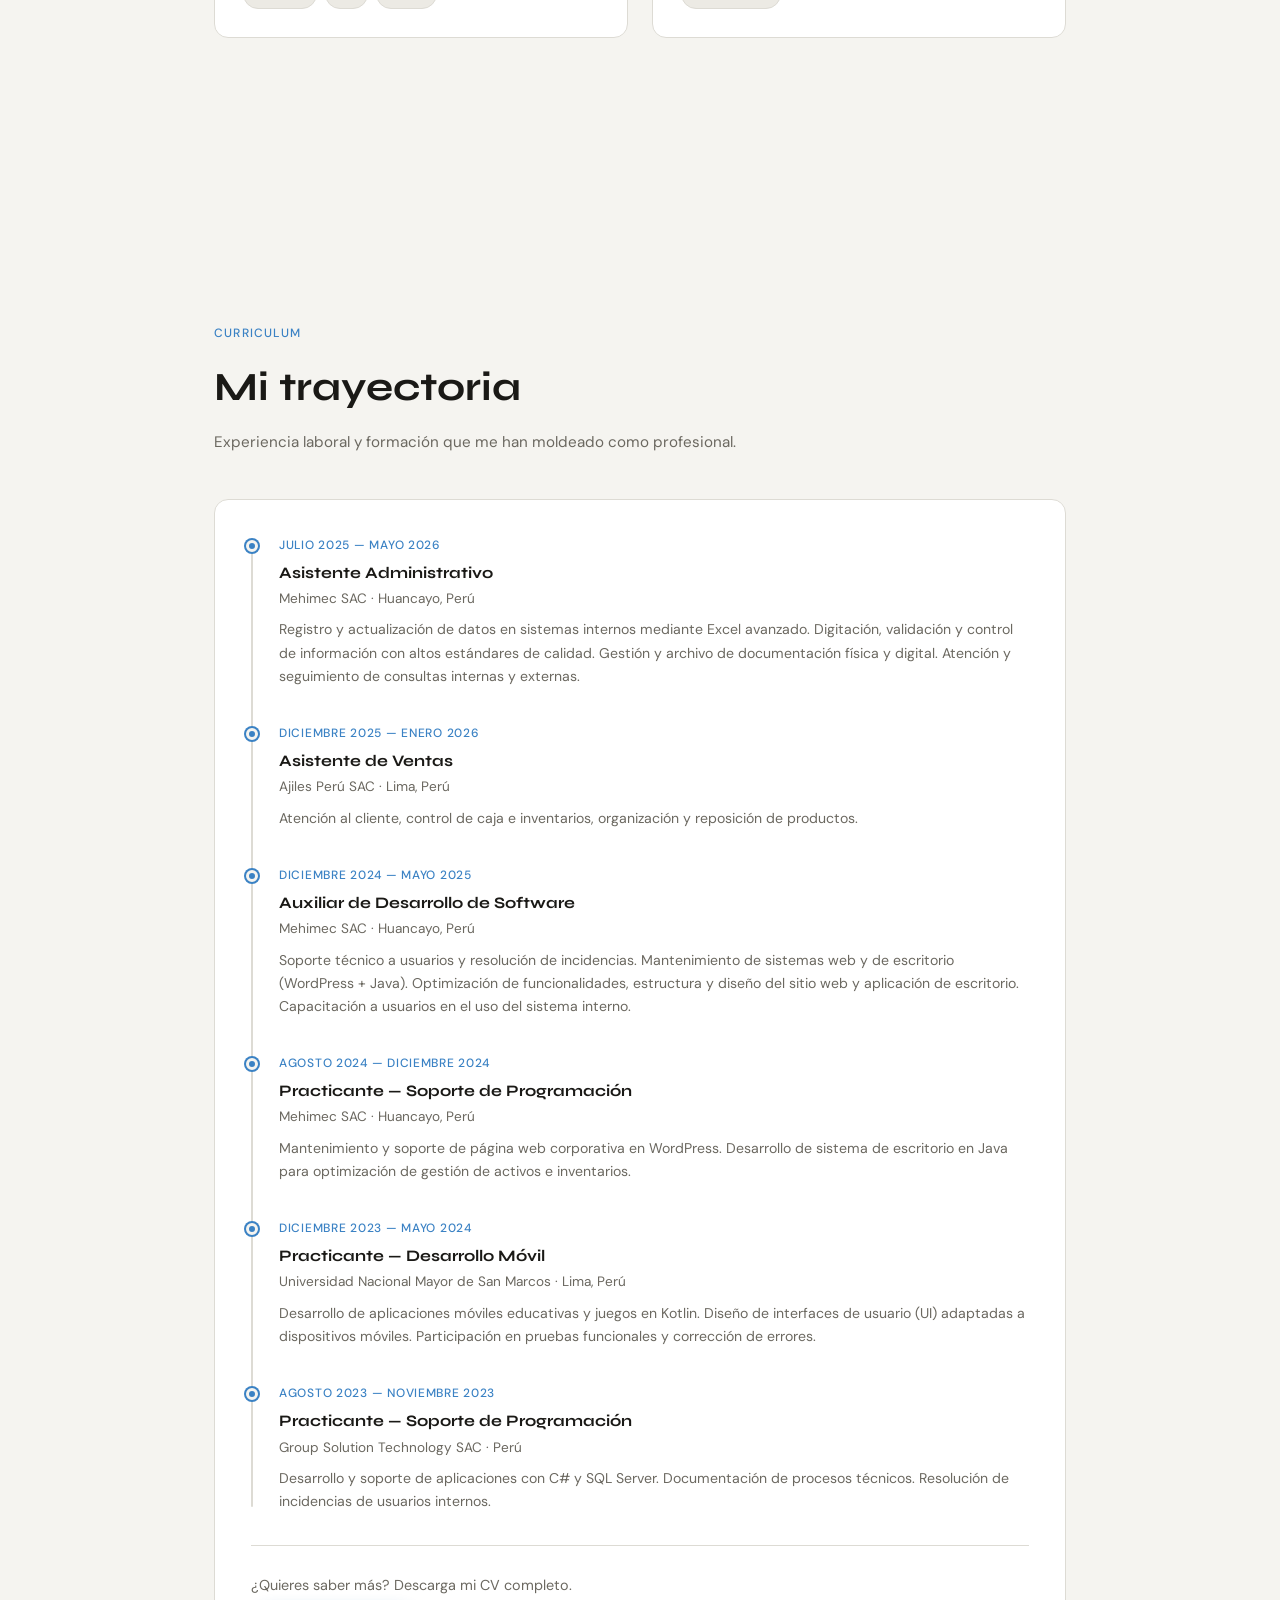
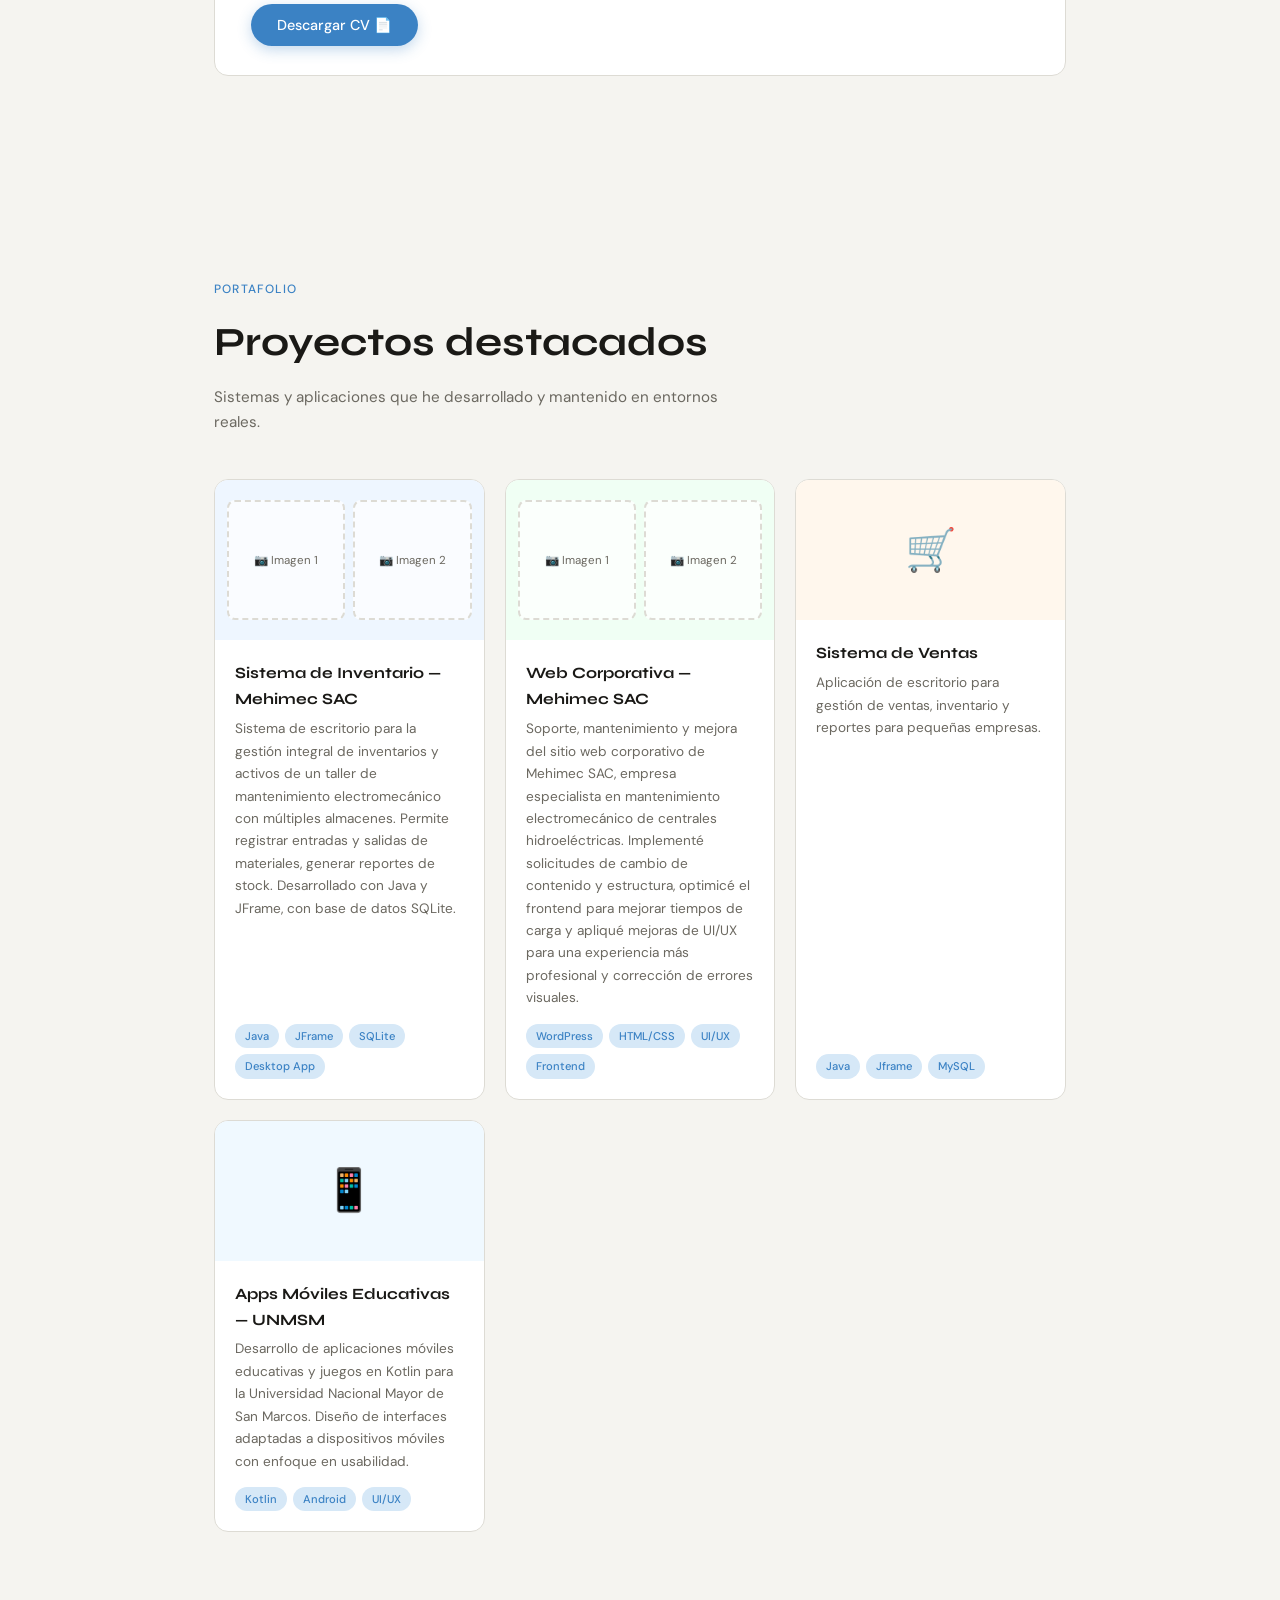
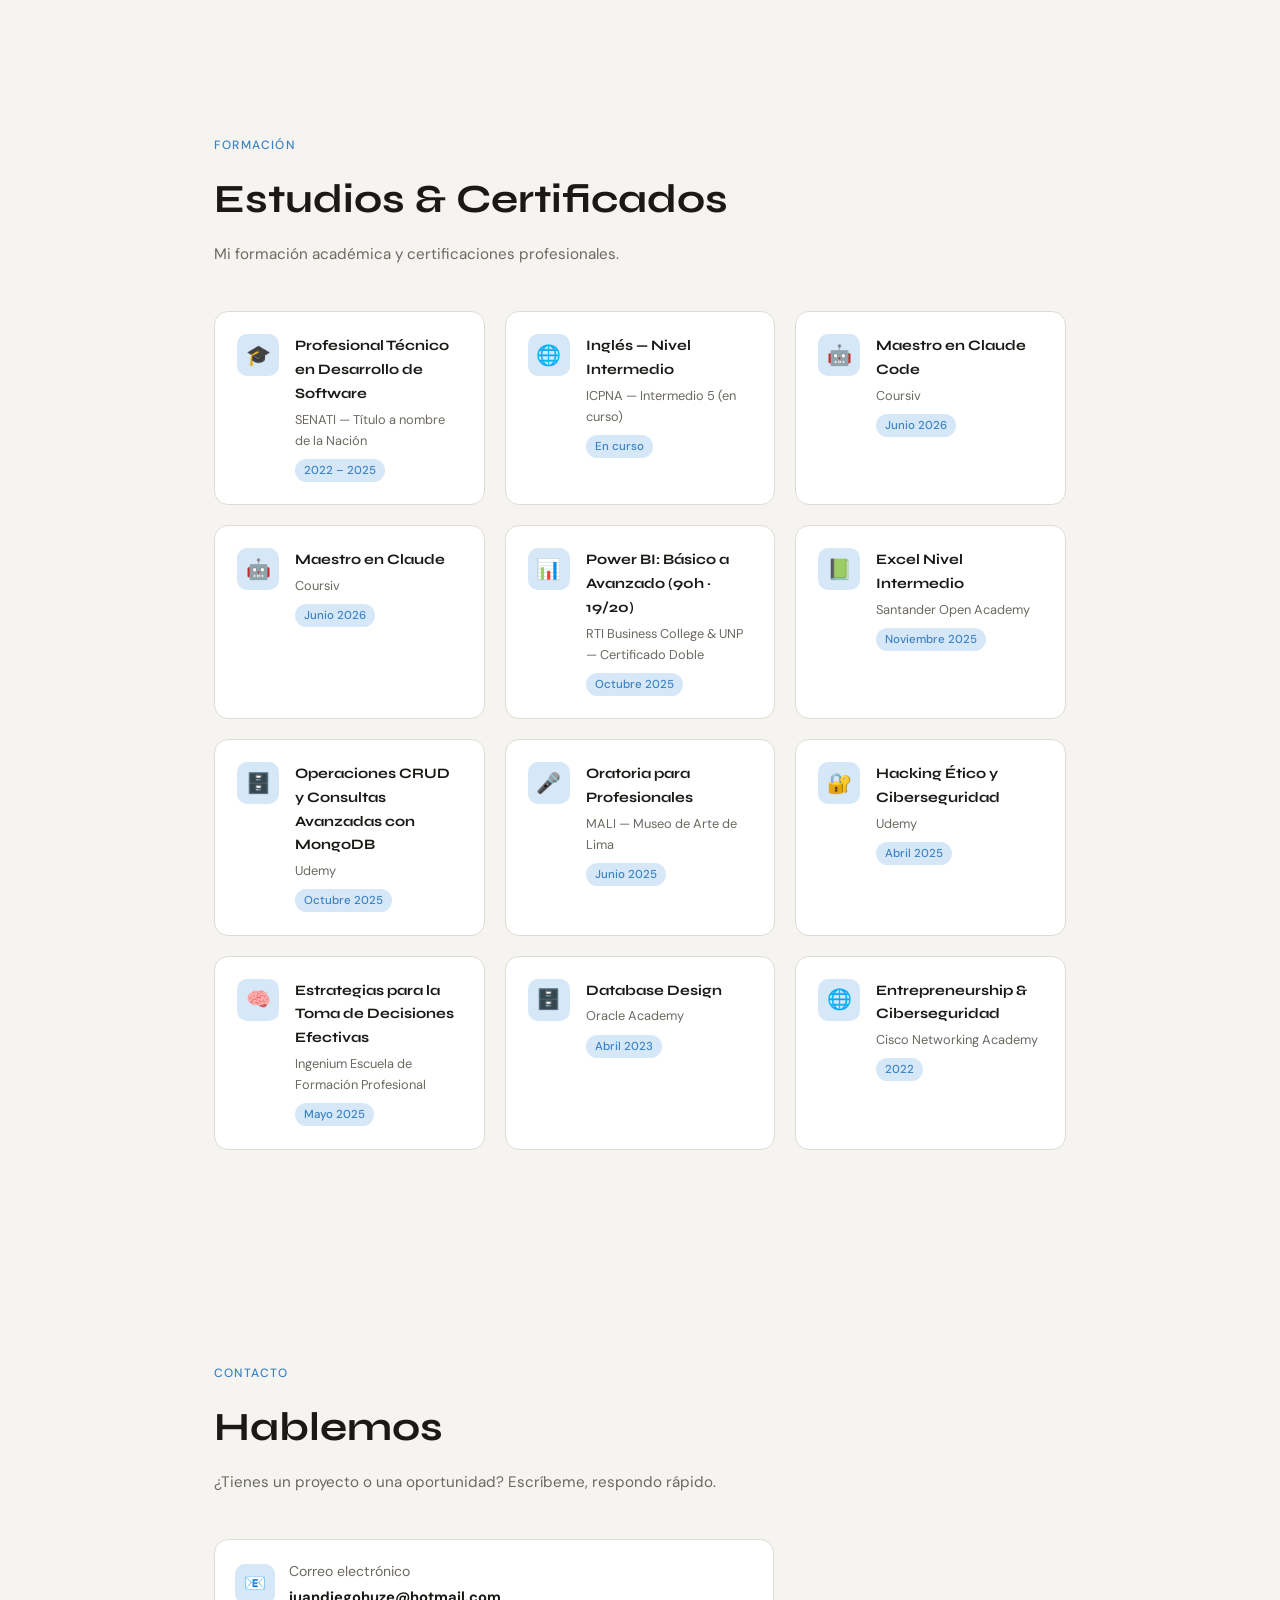
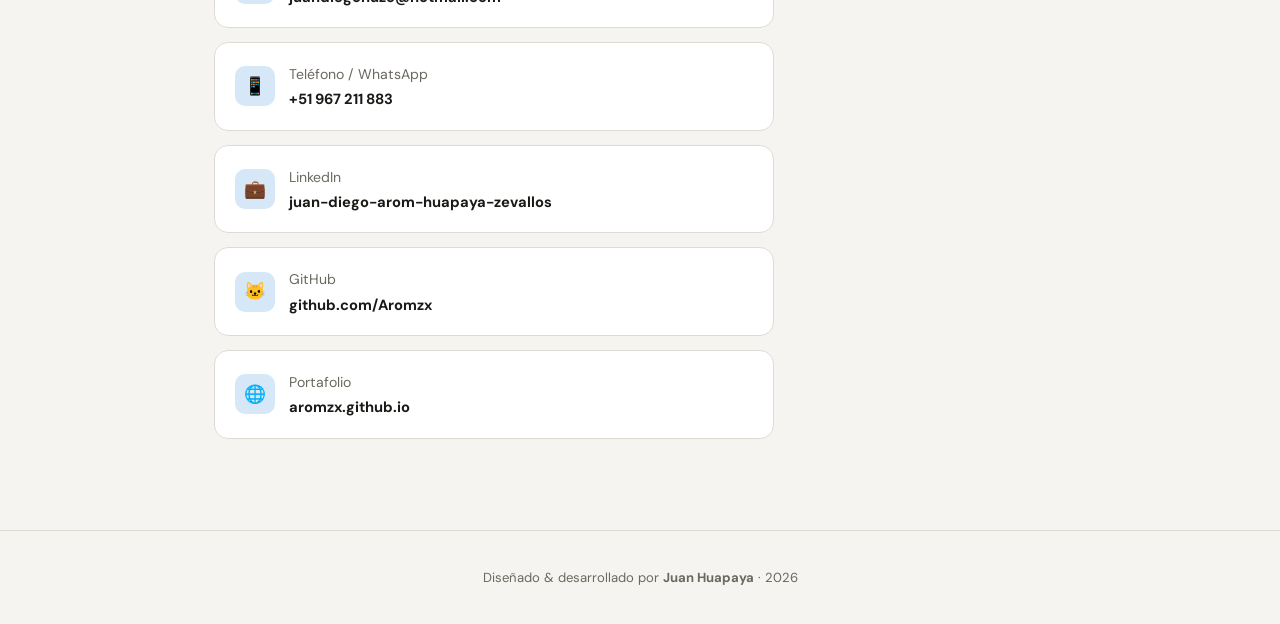
==== commit 076cd863: "Update index.html" ====
--- a/index.html
+++ b/index.html
@@ -58,12 +58,10 @@
 <!-- ── SOBRE MI ── -->
 <section id="sobre-mi">
   <div class="sec-label">Sobre mí</div>
-  <h2 class="sec-title">Quién soy</h2>
-  <p class="sec-sub">Desarrollador con experiencia real en empresas peruanas, apasionado por crear soluciones funcionales, eficientes y con buena experiencia de usuario.</p>
   <div class="about-grid reveal">
     <div class="about-card">
       <h3>👨‍💻 Perfil</h3>
-      <p>Soy Juan Diego Huapaya Zevallos, Profesional Técnico en Desarrollo de Software titulado por SENATI. Con experiencia en desarrollo de aplicaciones web y de escritorio, soporte técnico, mantenimiento de sistemas y gestión administrativa. Me adapto rápido a nuevos entornos y tecnologías.</p>
+      <p>Soy Juan Diego Huapaya Zevallos, Titulado Técnico en Desarrollo de Software titulado por SENATI. Con experiencia en desarrollo de aplicaciones web y de escritorio, soporte técnico, mantenimiento de sistemas y gestión administrativa. Me adapto rápido a nuevos entornos y tecnologías.</p>
     </div>
     <div class="about-card">
       <h3>🎯 Intereses</h3>
@@ -115,7 +113,7 @@
         <div class="tl-dot"></div>
         <div class="tl-period">Julio 2025 — Mayo 2026</div>
         <div class="tl-title">Asistente Administrativo</div>
-        <div class="tl-place">Mehimec SAC · Lima, Perú</div>
+        <div class="tl-place">Mehimec SAC · Huancayo, Perú</div>
         <div class="tl-desc">Registro y actualización de datos en sistemas internos mediante Excel avanzado. Digitación, validación y control de información con altos estándares de calidad. Gestión y archivo de documentación física y digital. Atención y seguimiento de consultas internas y externas.</div>
       </div>
 
@@ -155,18 +153,9 @@
         <div class="tl-dot"></div>
         <div class="tl-period">Agosto 2023 — Noviembre 2023</div>
         <div class="tl-title">Practicante — Soporte de Programación</div>
-        <div class="tl-place">Group Solution Technology SAC · Lima, Perú</div>
+        <div class="tl-place">Group Solution Technology SAC · Perú</div>
         <div class="tl-desc">Desarrollo y soporte de aplicaciones con C# y SQL Server. Documentación de procesos técnicos. Resolución de incidencias de usuarios internos.</div>
       </div>
-
-      <div class="tl-item">
-        <div class="tl-dot"></div>
-        <div class="tl-period">2022 — 2025</div>
-        <div class="tl-title">Profesional Técnico — Desarrollo de Software</div>
-        <div class="tl-place">SENATI · Lima, Perú</div>
-        <div class="tl-desc">Formación integral en programación, bases de datos, redes, gestión de proyectos de software y sistemas integrados de gestión. Titulado a nombre de la Nación — Abril 2025.</div>
-      </div>
-
     </div>
     <div class="cv-download-wrap">
       <p>¿Quieres saber más? Descarga mi CV completo.</p>
@@ -200,7 +189,7 @@
       </div>
       <div class="proj-body">
         <div class="proj-title">Sistema de Inventario — Mehimec SAC</div>
-        <div class="proj-desc">Sistema de escritorio para la gestión integral de inventarios y activos de un taller de mantenimiento electromecánico con múltiples almacenes. Permite registrar entradas y salidas de materiales, asignar activos por área, generar reportes de stock y controlar el historial de movimientos. Desarrollado con Java y JFrame, con base de datos SQLite embebida para un funcionamiento offline confiable.</div>
+        <div class="proj-desc">Sistema de escritorio para la gestión integral de inventarios y activos de un taller de mantenimiento electromecánico con múltiples almacenes. Permite registrar entradas y salidas de materiales, generar reportes de stock. Desarrollado con Java y JFrame, con base de datos SQLite.</div>
         <div class="proj-tags">
           <span class="proj-tag">Java</span>
           <span class="proj-tag">JFrame</span>
@@ -224,7 +213,7 @@
       </div>
       <div class="proj-body">
         <div class="proj-title">Web Corporativa — Mehimec SAC</div>
-        <div class="proj-desc">Soporte, mantenimiento y mejora del sitio web corporativo de Mehimec SAC, empresa especialista en mantenimiento electromecánico de centrales hidroeléctricas. Implementé solicitudes de cambio de contenido y estructura, optimicé el frontend para mejorar tiempos de carga y apliqué mejoras de UI/UX para una experiencia más profesional y moderna. Gestión de plugins, actualizaciones de seguridad y corrección de errores visuales.</div>
+        <div class="proj-desc">Soporte, mantenimiento y mejora del sitio web corporativo de Mehimec SAC, empresa especialista en mantenimiento electromecánico de centrales hidroeléctricas. Implementé solicitudes de cambio de contenido y estructura, optimicé el frontend para mejorar tiempos de carga y apliqué mejoras de UI/UX para una experiencia más profesional y corrección de errores visuales.</div>
         <div class="proj-tags">
           <span class="proj-tag">WordPress</span>
           <span class="proj-tag">HTML/CSS</span>
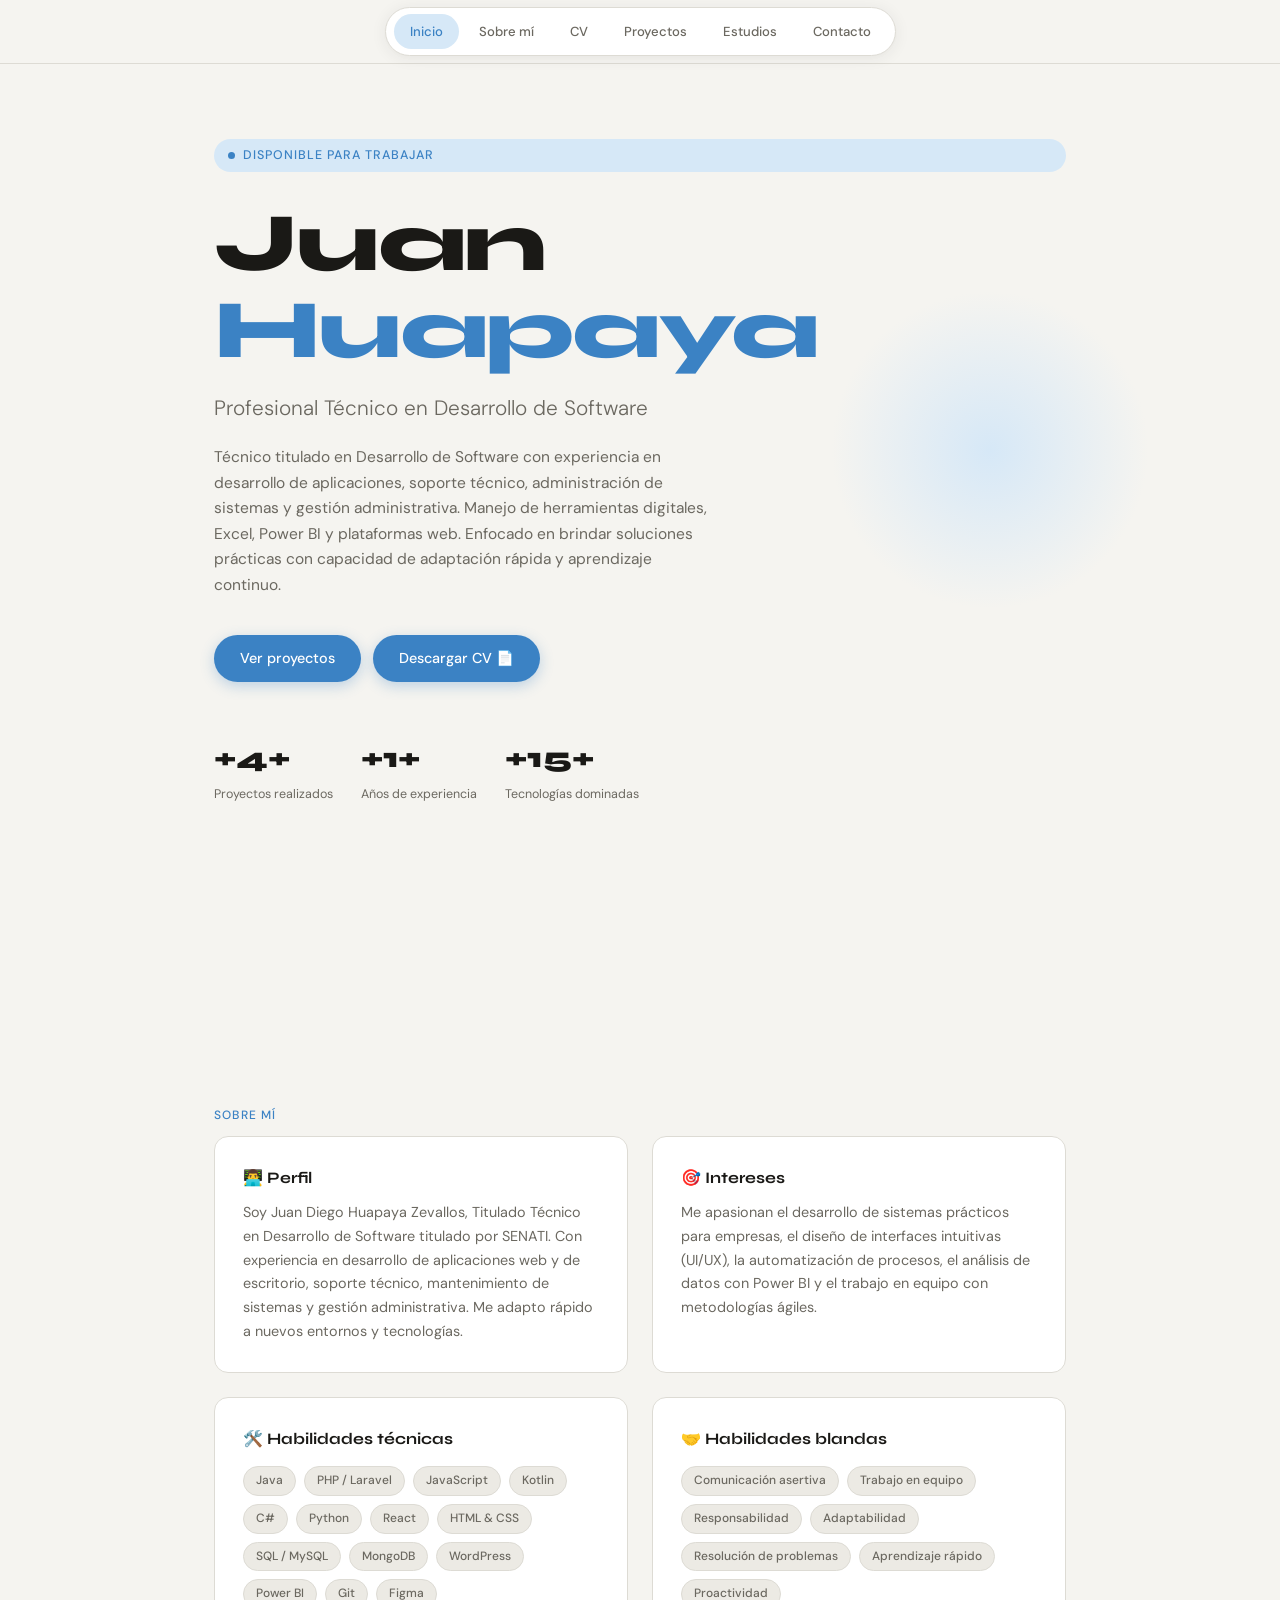
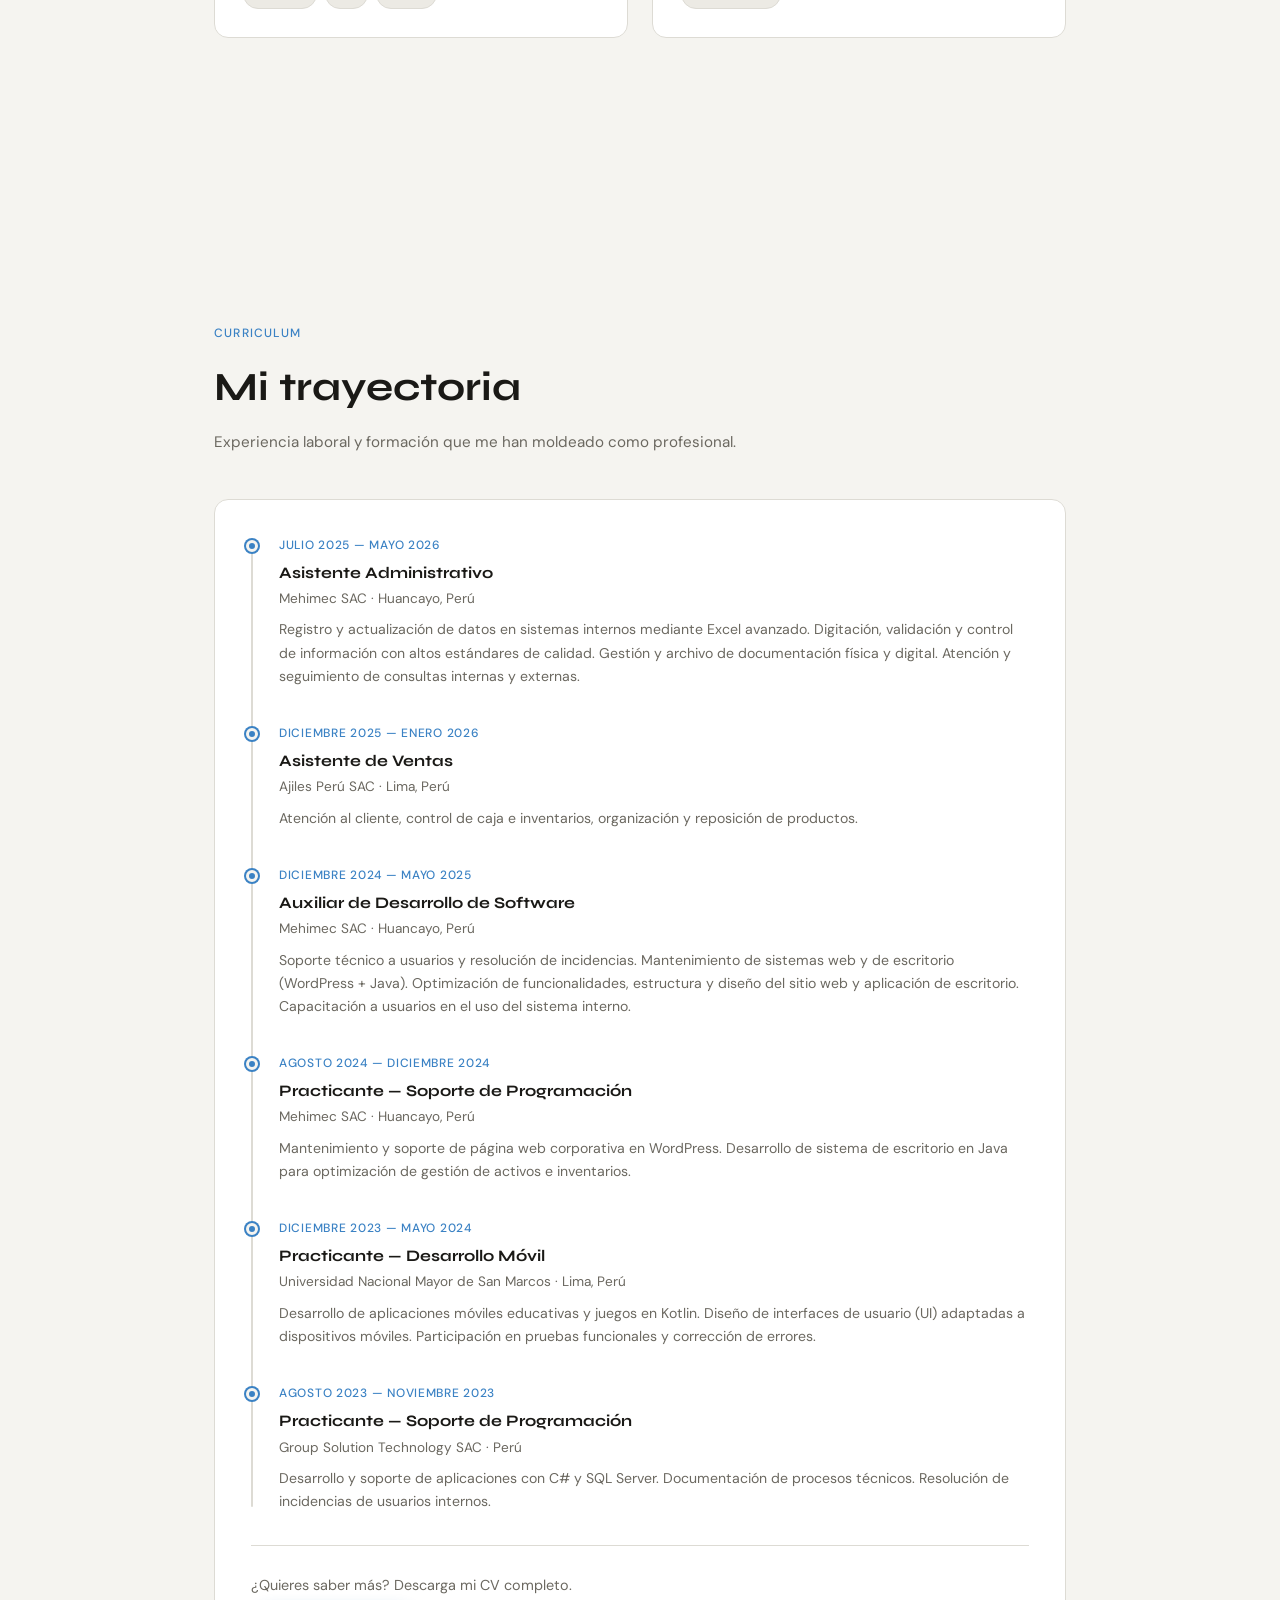
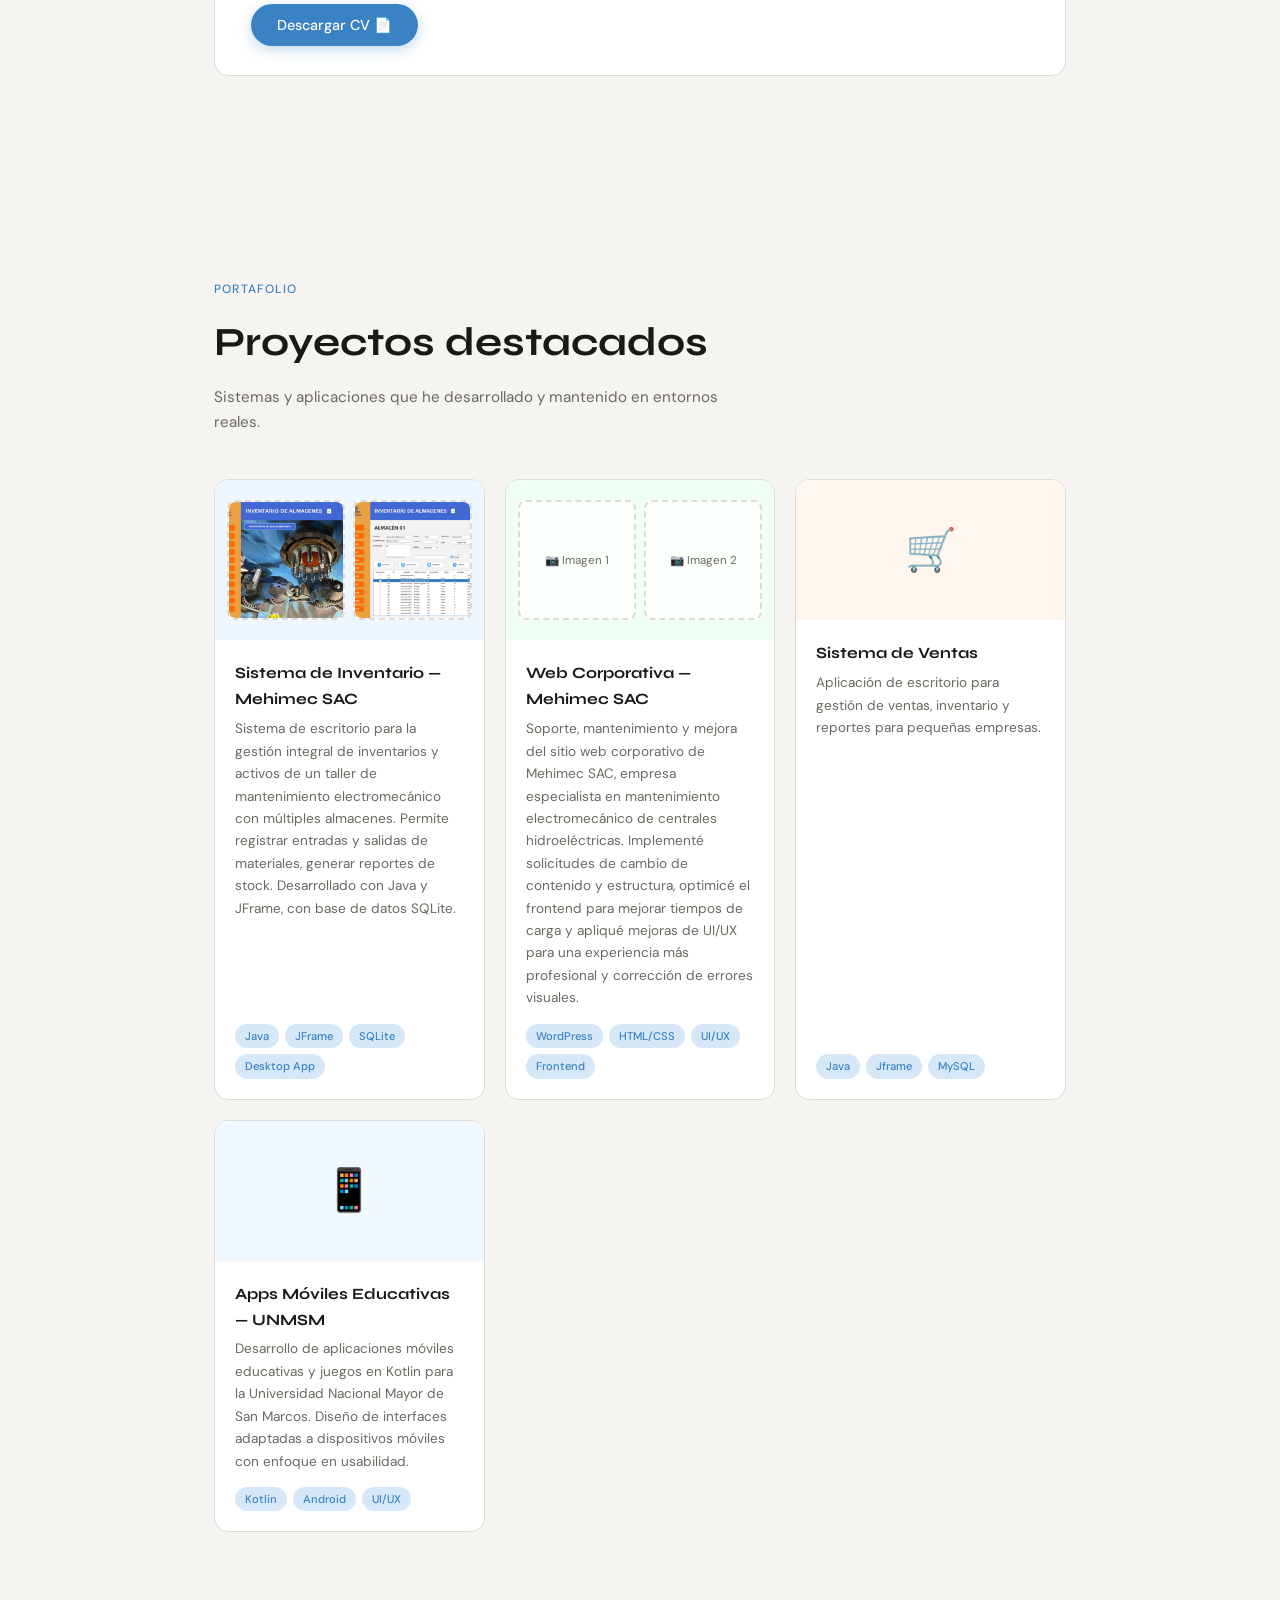
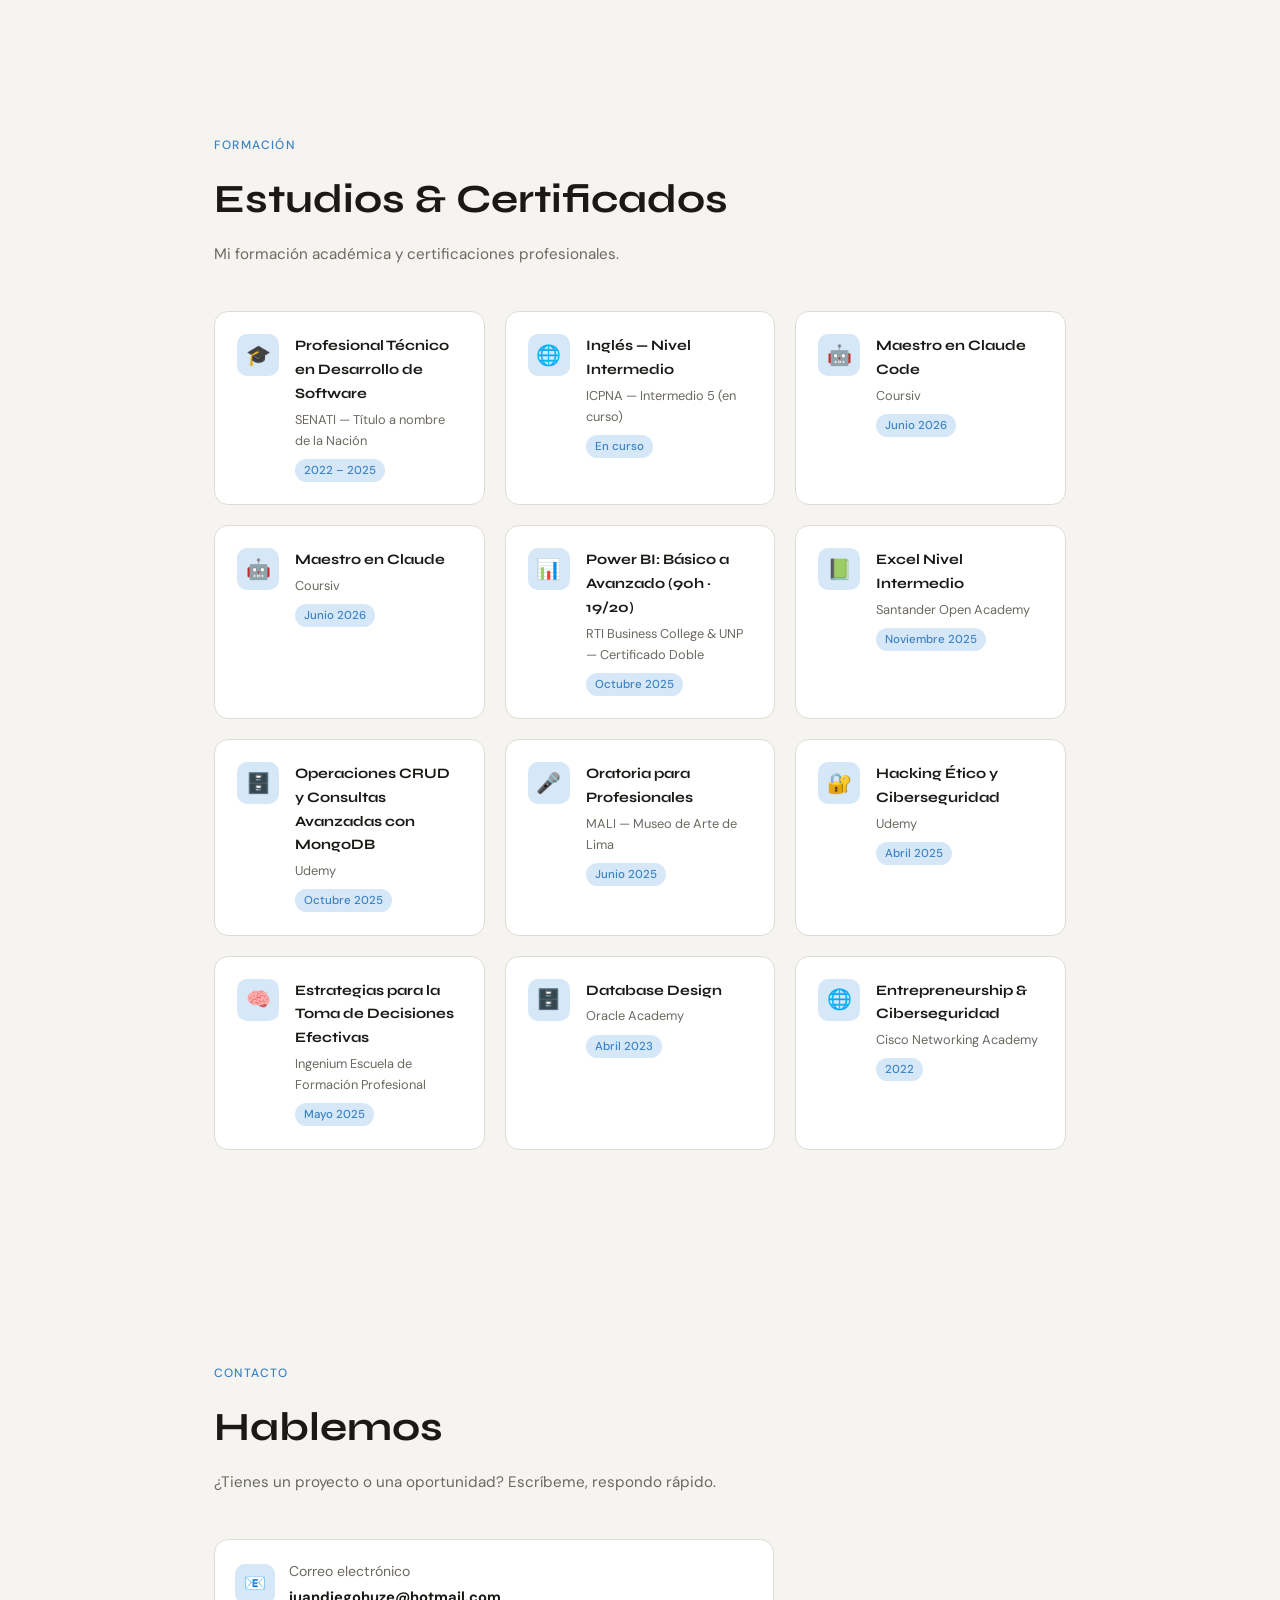
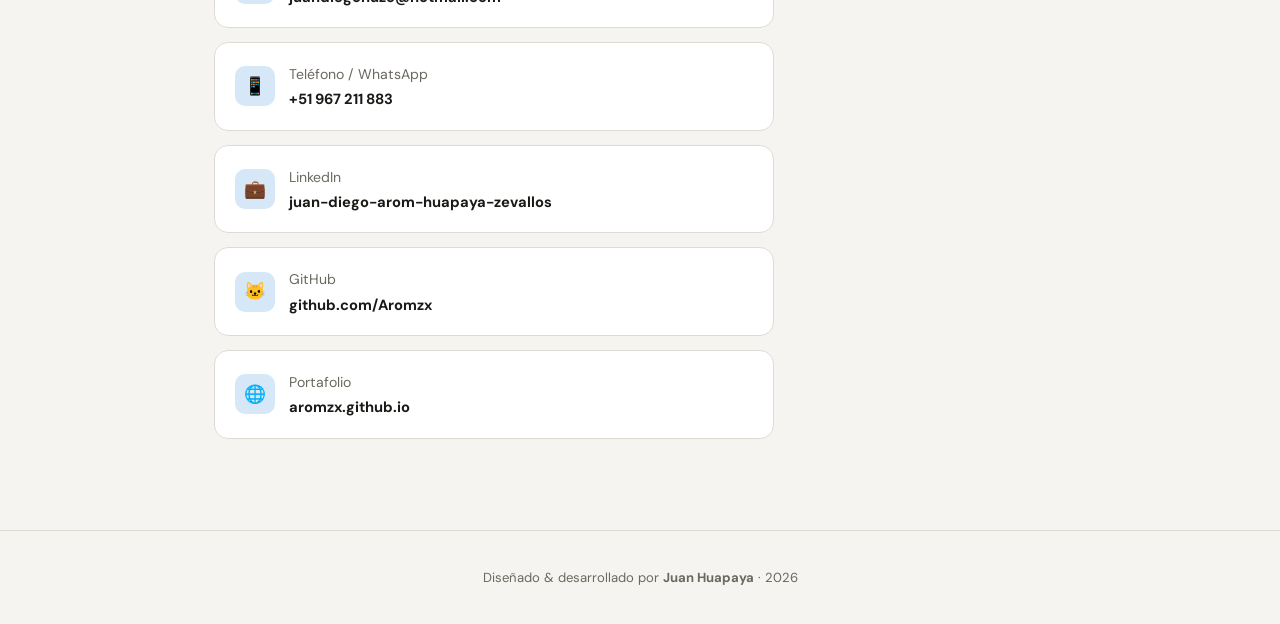
==== commit c8e02369: "Update index.html" ====
--- a/index.html
+++ b/index.html
@@ -180,10 +180,10 @@
       <div class="proj-thumb proj-thumb-gallery" style="background:#EEF6FF; flex-direction:column; gap:6px; padding:10px;">
         <div class="proj-img-frames">
           <div class="proj-img-frame">
-            <span class="proj-img-placeholder">📷 Imagen 1</span>
+            <img src="assets/img/mehimecinicio.png" alt="Sistema de Inventario - Pantalla 1">
           </div>
           <div class="proj-img-frame">
-            <span class="proj-img-placeholder">📷 Imagen 2</span>
+            <img src="assets/img/mehimecinventario.png" alt="Sistema de Inventario - Pantalla 2">
           </div>
         </div>
       </div>
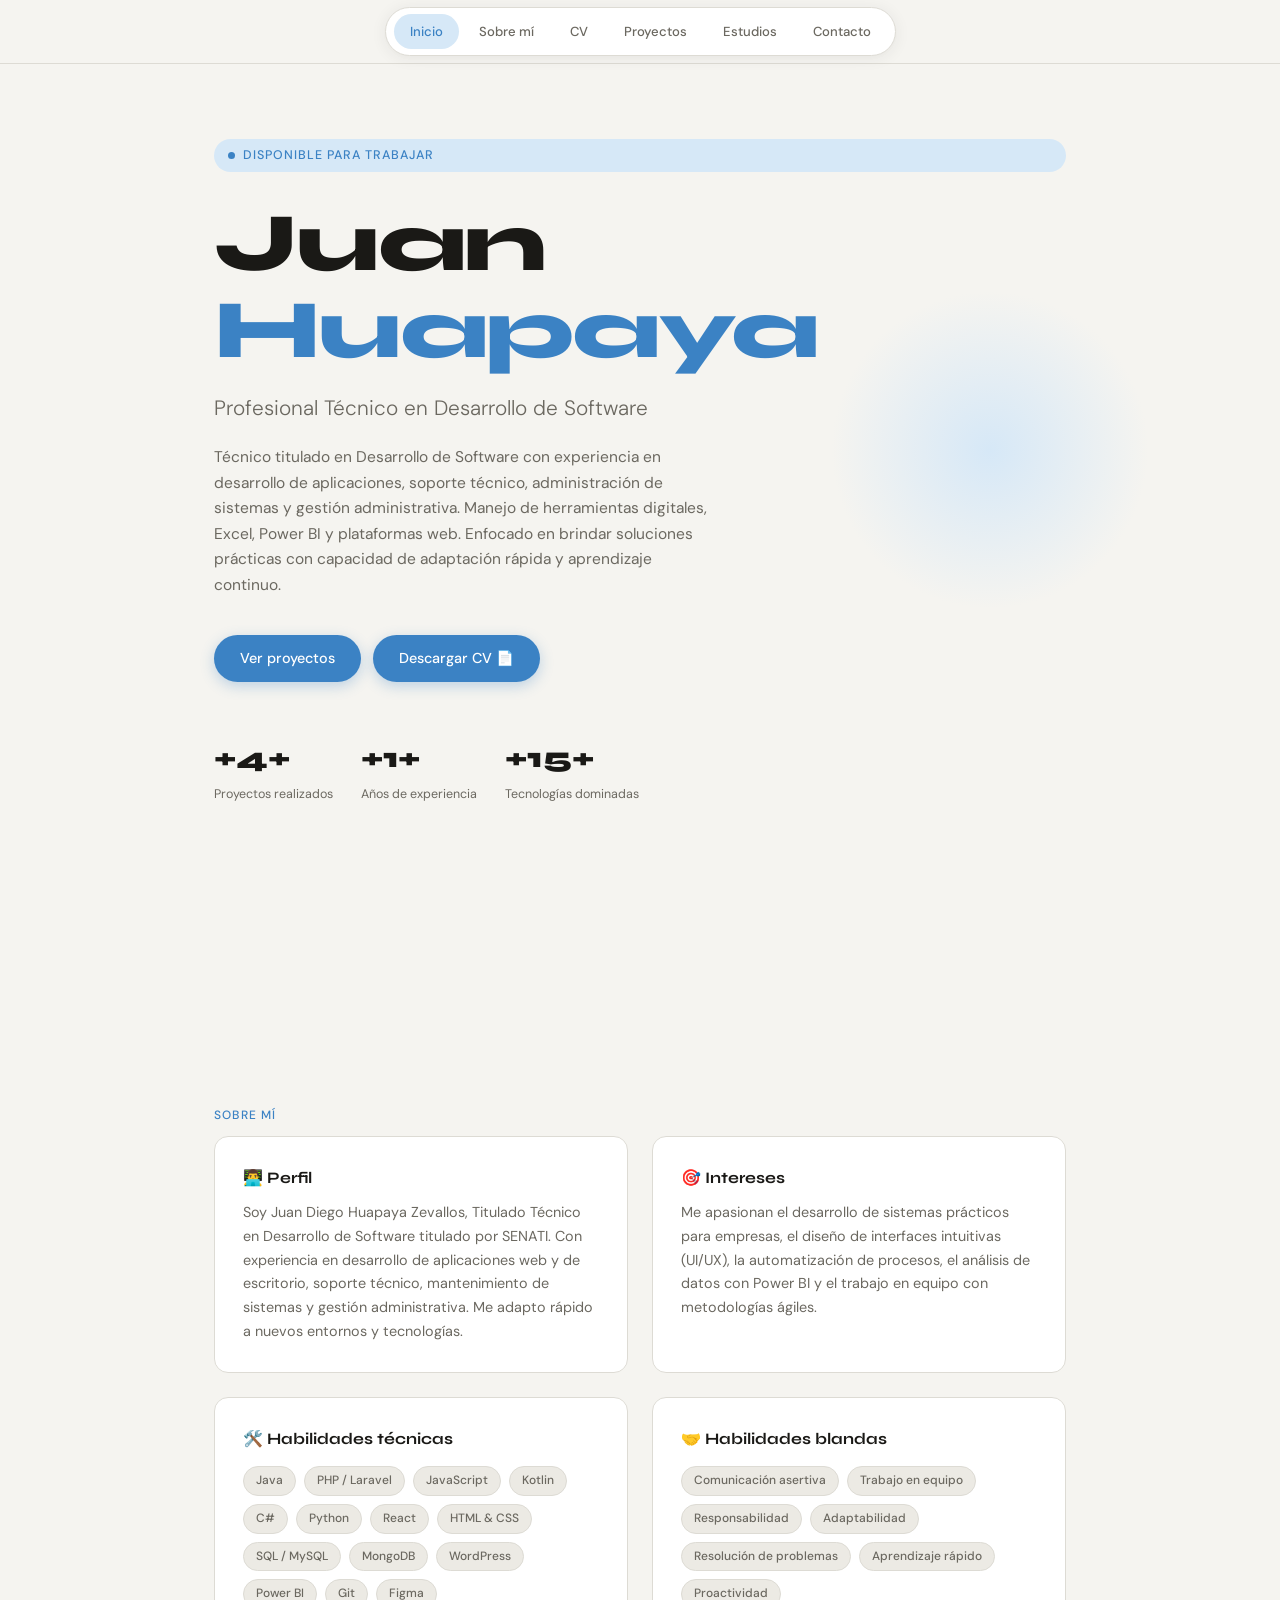
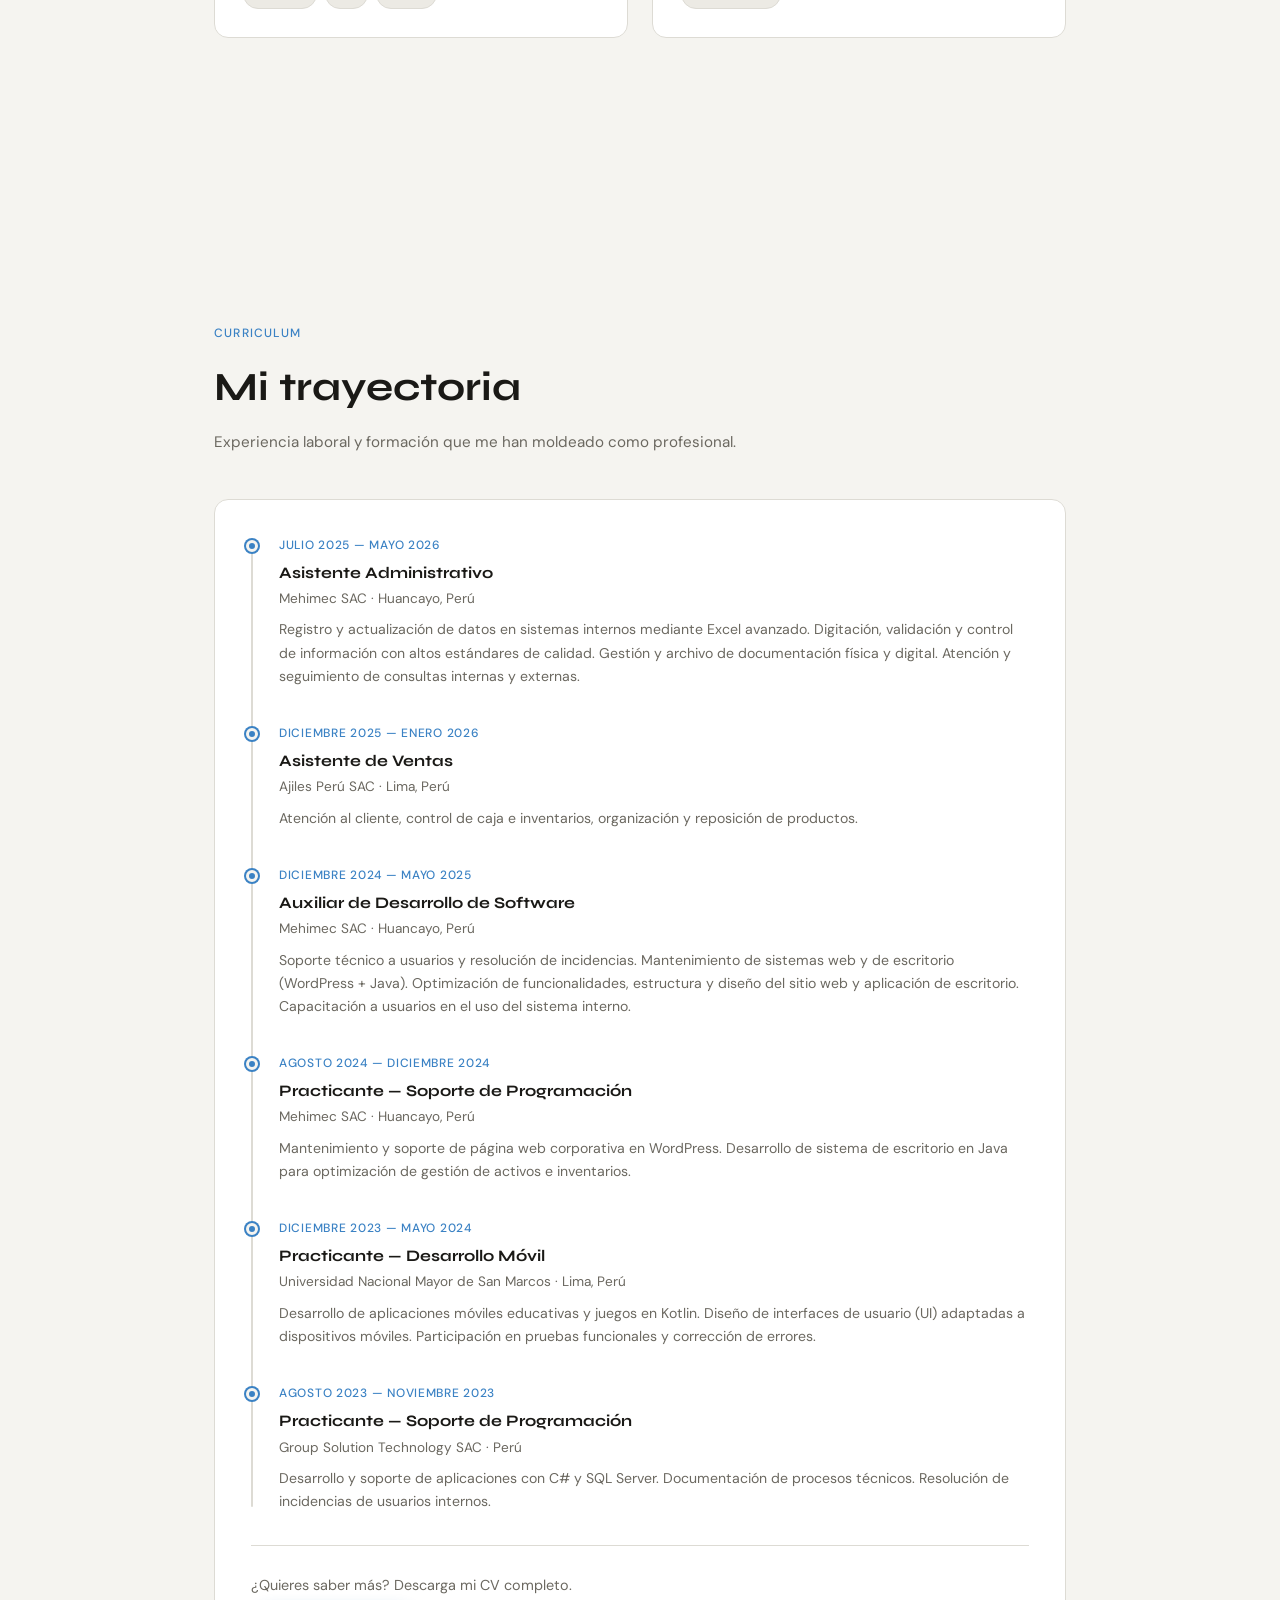
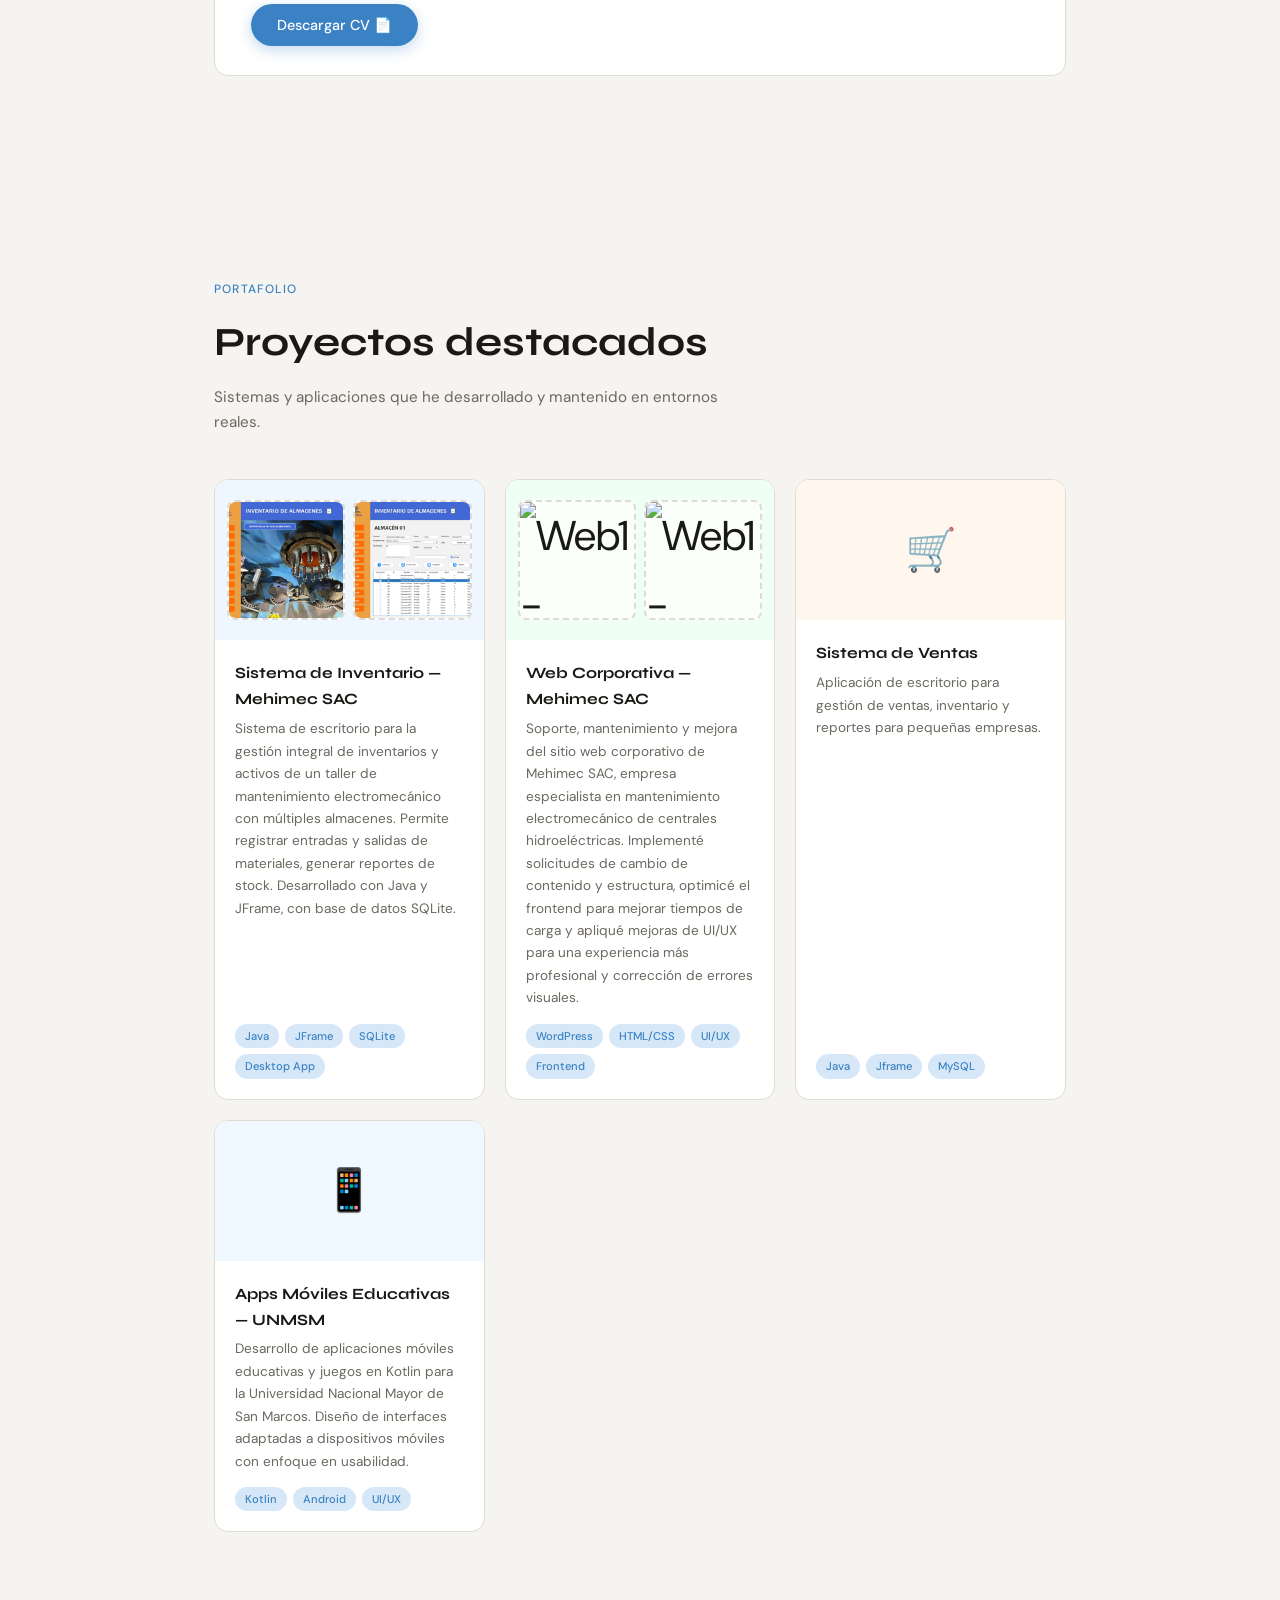
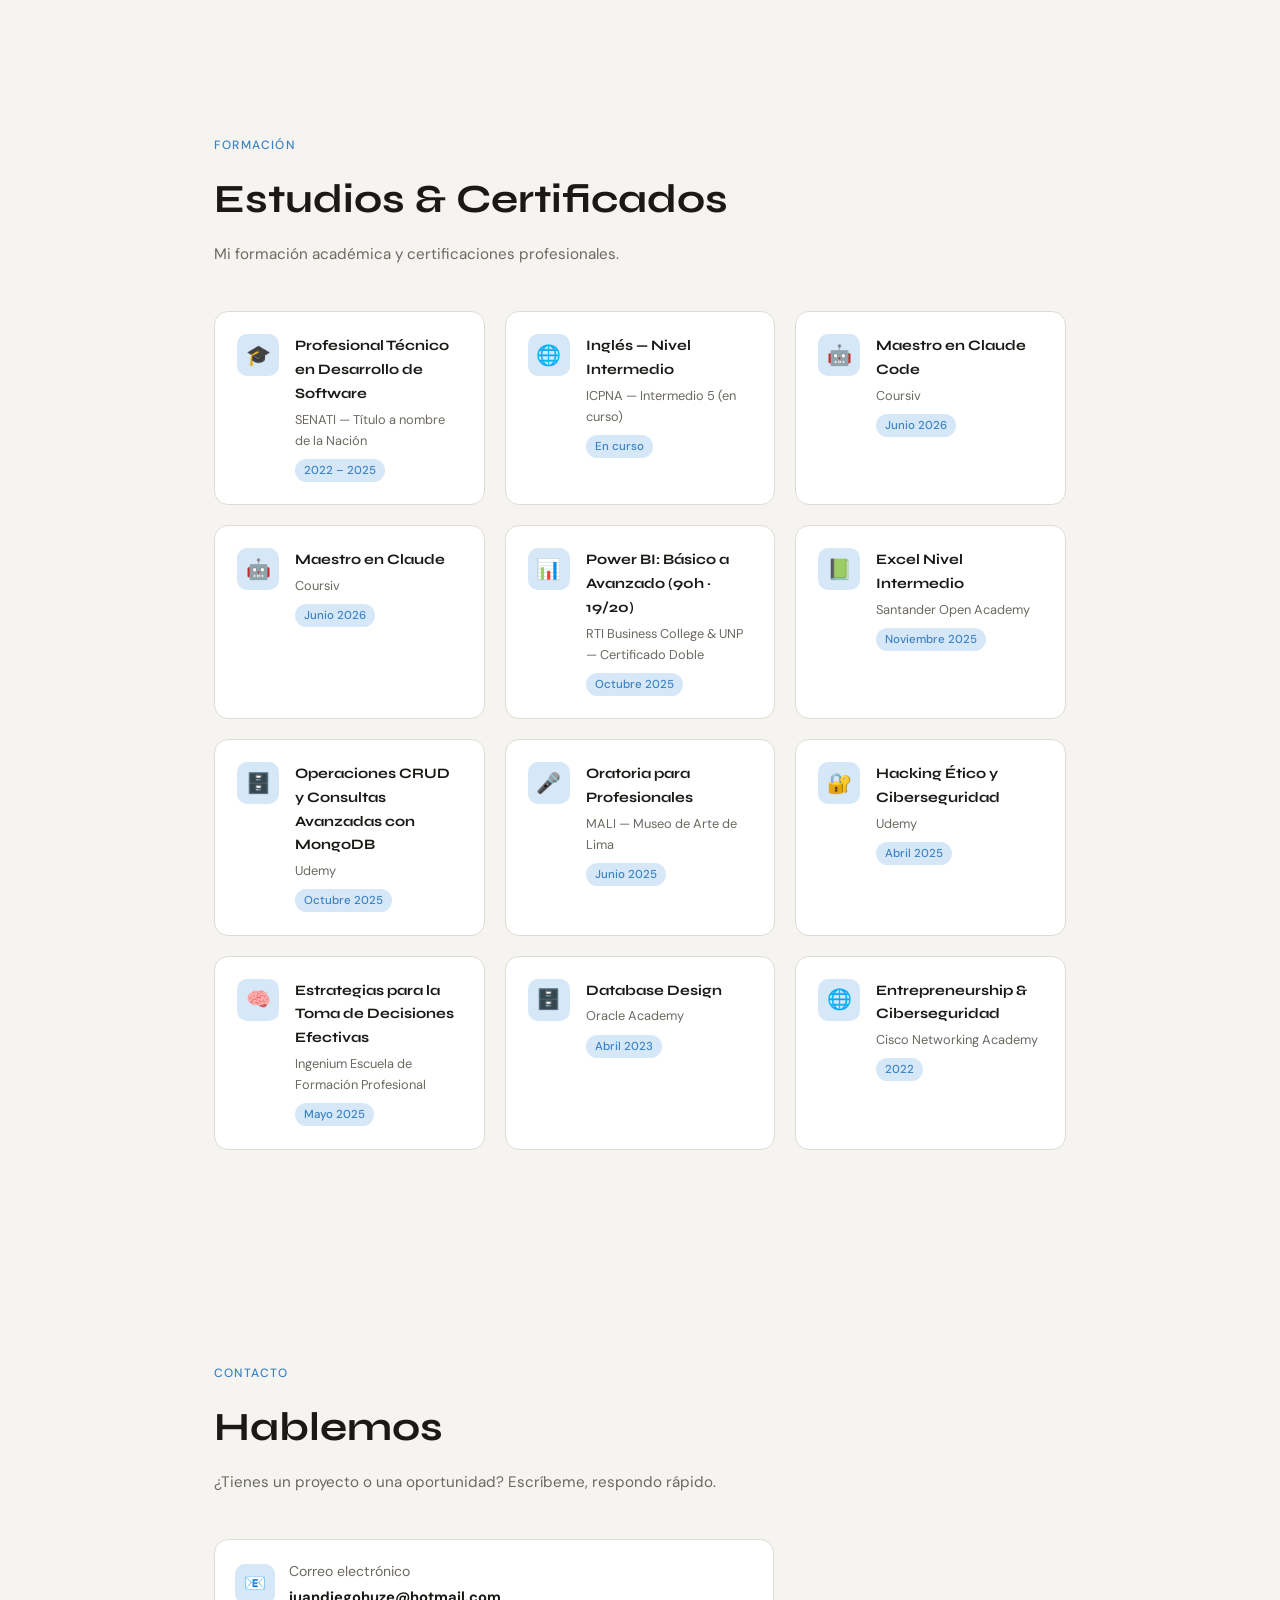
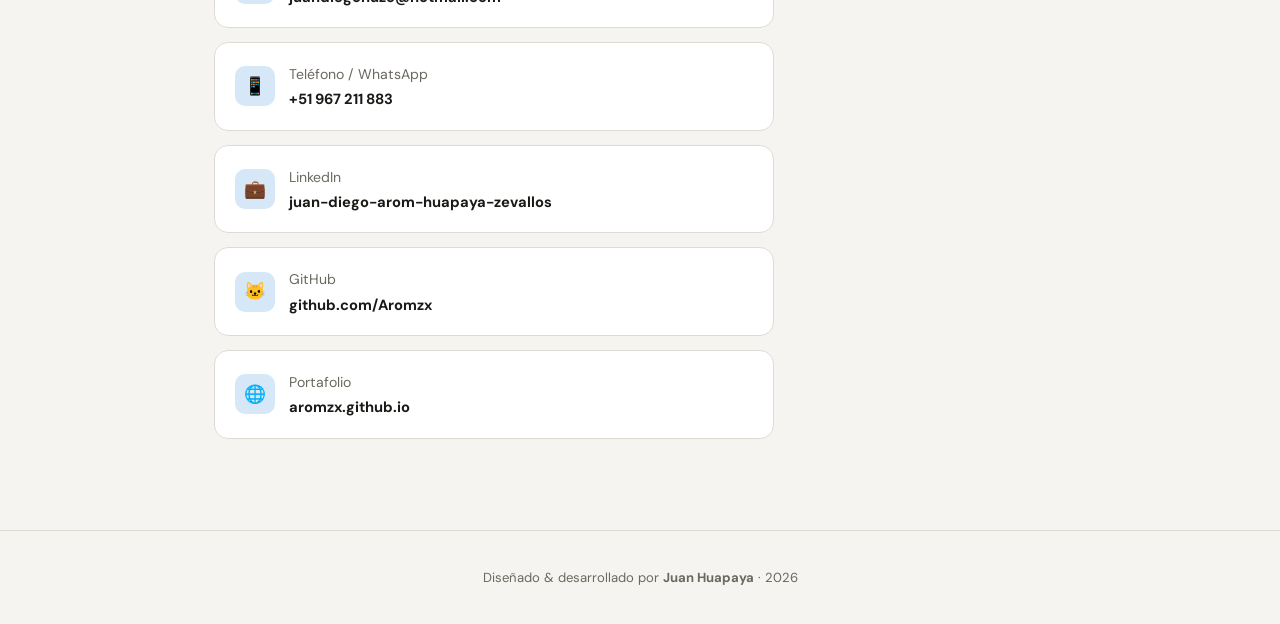
==== commit 4fb28583: "Update index.html" ====
--- a/index.html
+++ b/index.html
@@ -204,10 +204,10 @@
       <div class="proj-thumb proj-thumb-gallery" style="background:#F0FFF4; flex-direction:column; gap:6px; padding:10px;">
         <div class="proj-img-frames">
           <div class="proj-img-frame">
-            <span class="proj-img-placeholder">📷 Imagen 1</span>
+            <img src="assets/img/mehimecweb1.png" alt="Web1 - Pantalla 1">
           </div>
           <div class="proj-img-frame">
-            <span class="proj-img-placeholder">📷 Imagen 2</span>
+            <img src="assets/img/mehimecweb2.png" alt="Web1 - Pantalla 2">
           </div>
         </div>
       </div>
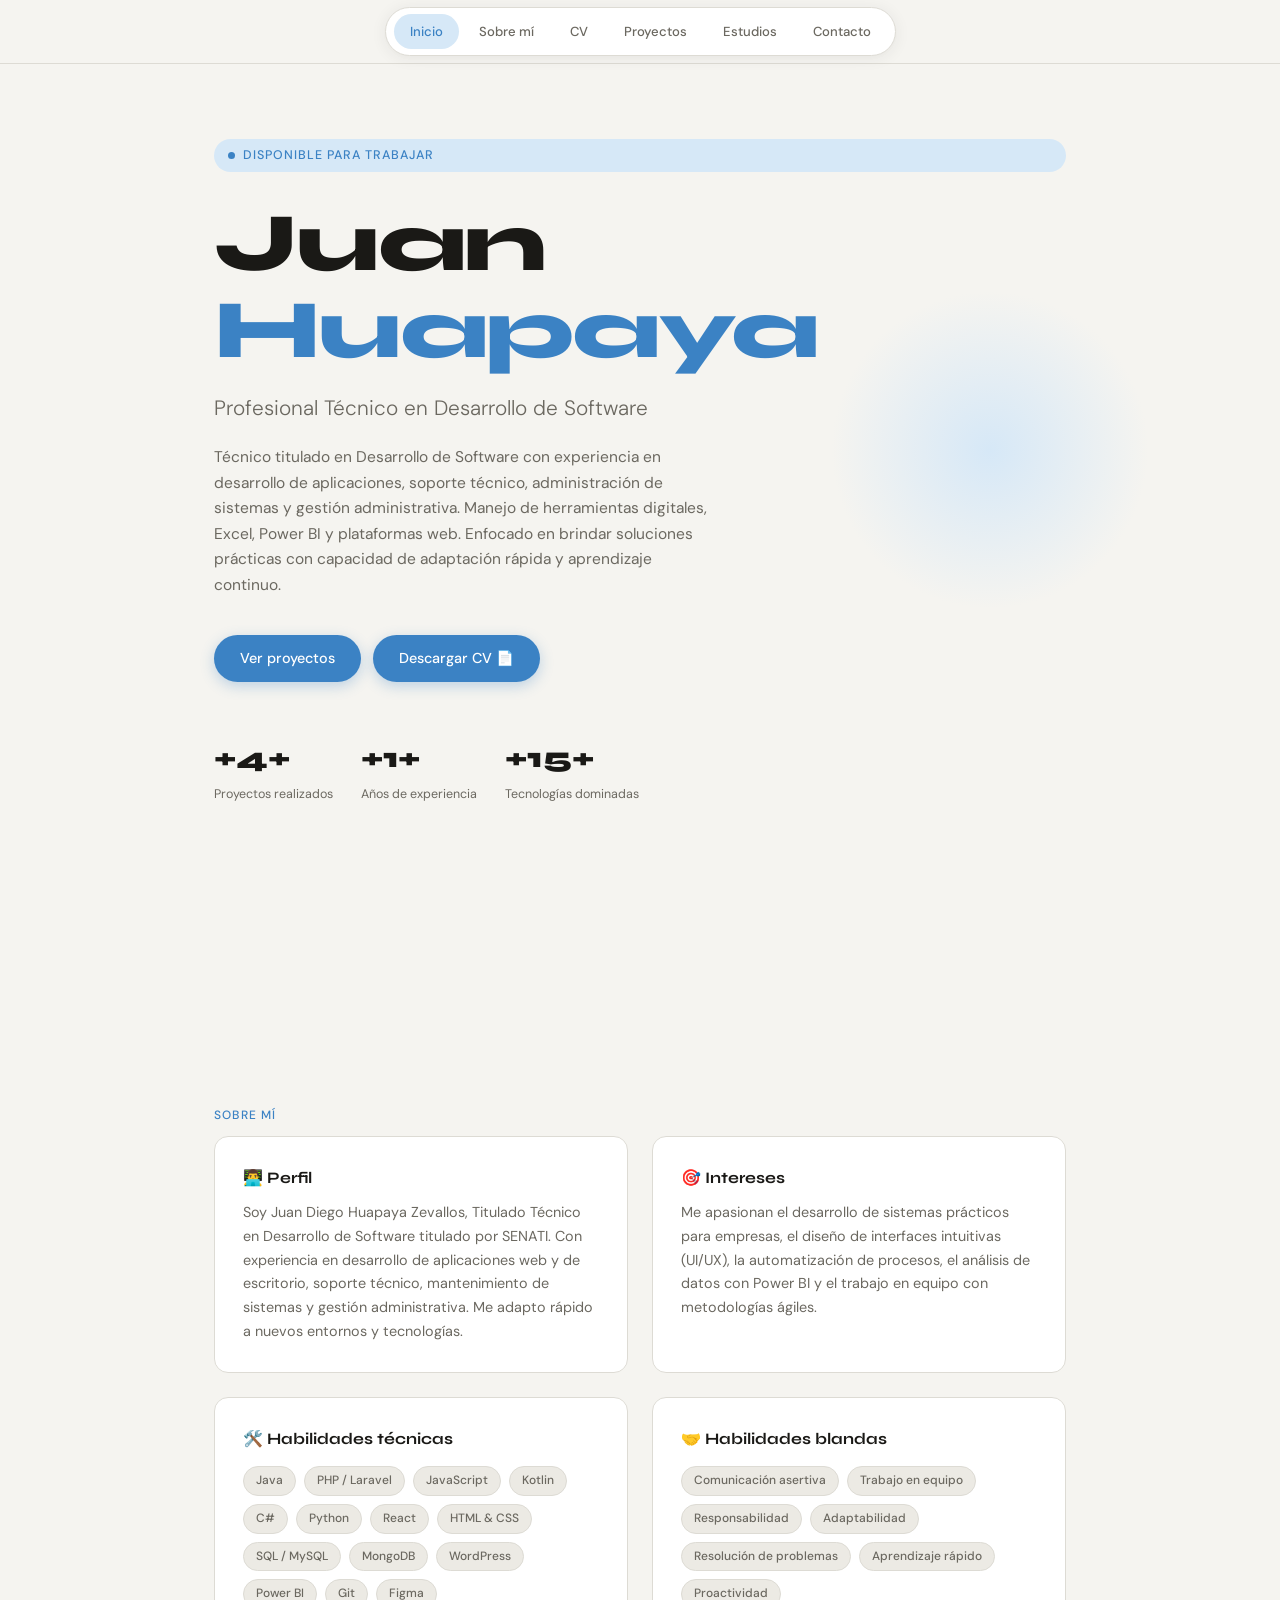
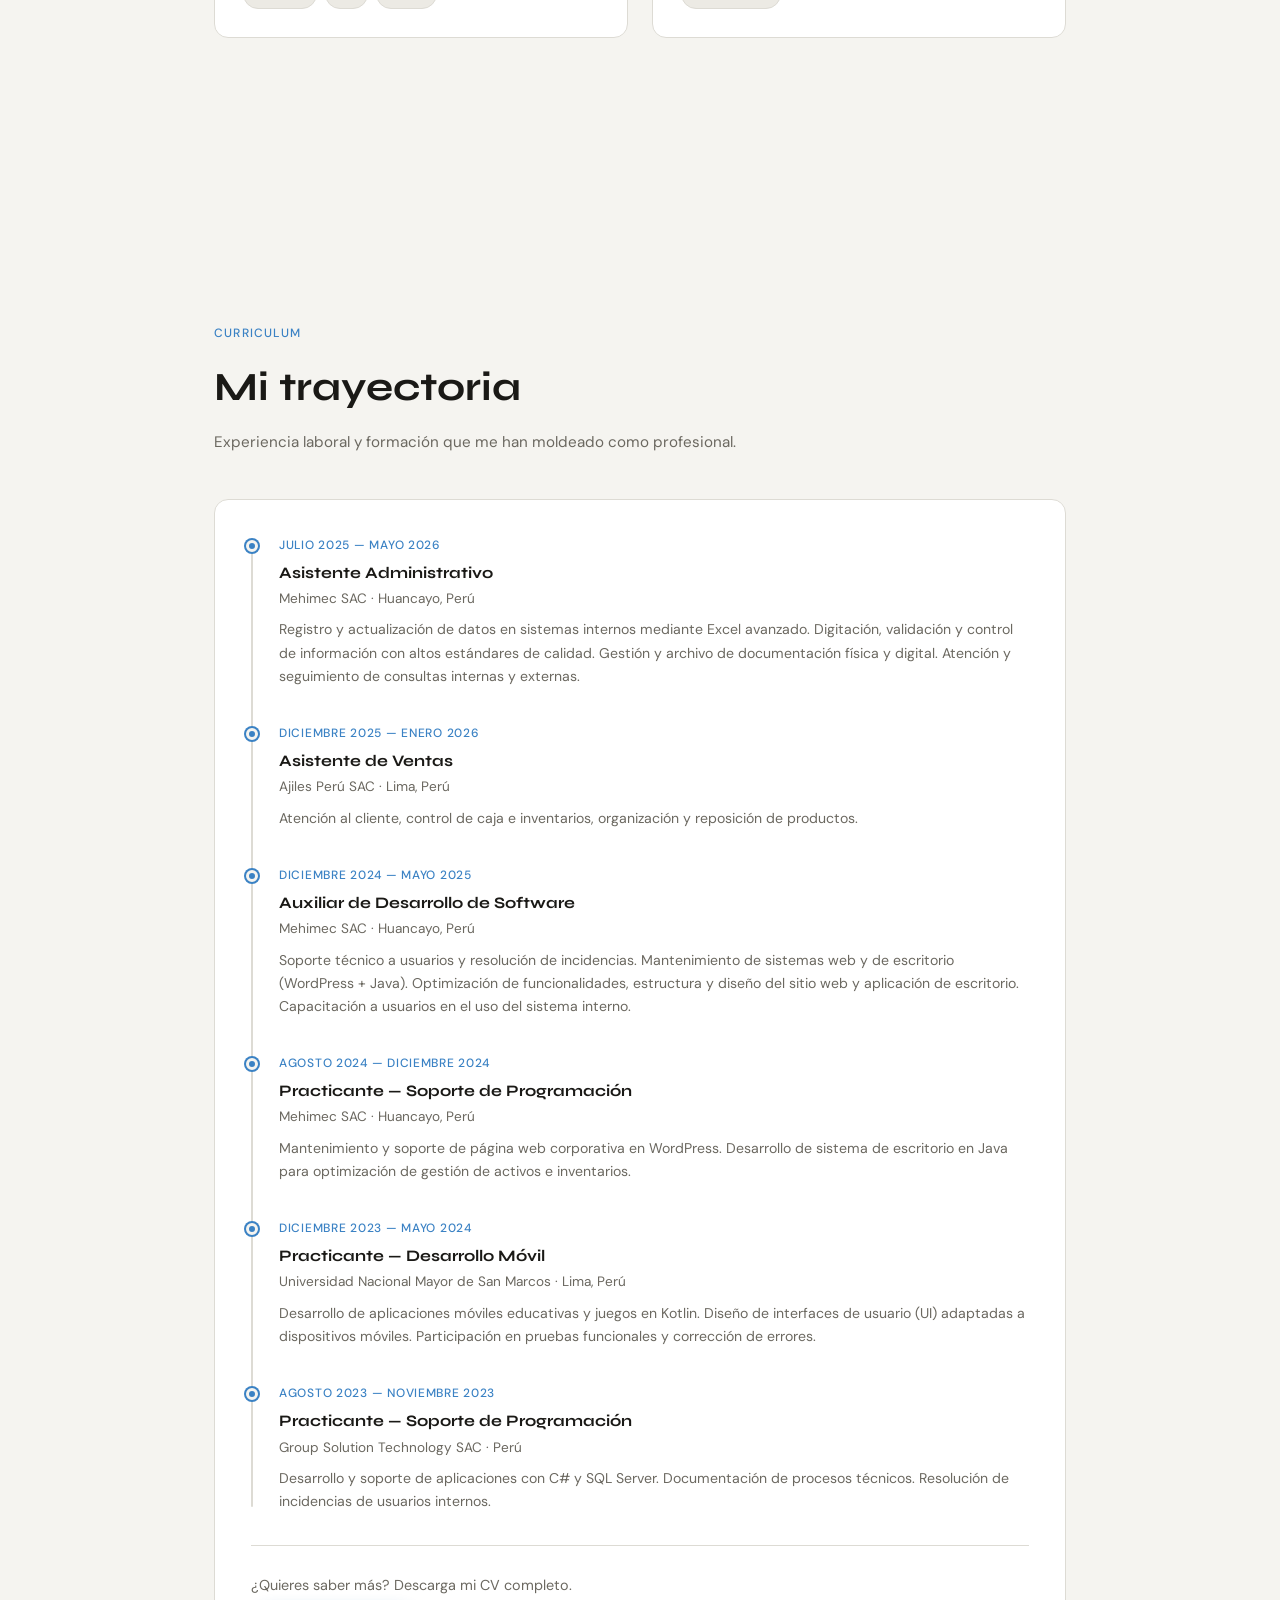
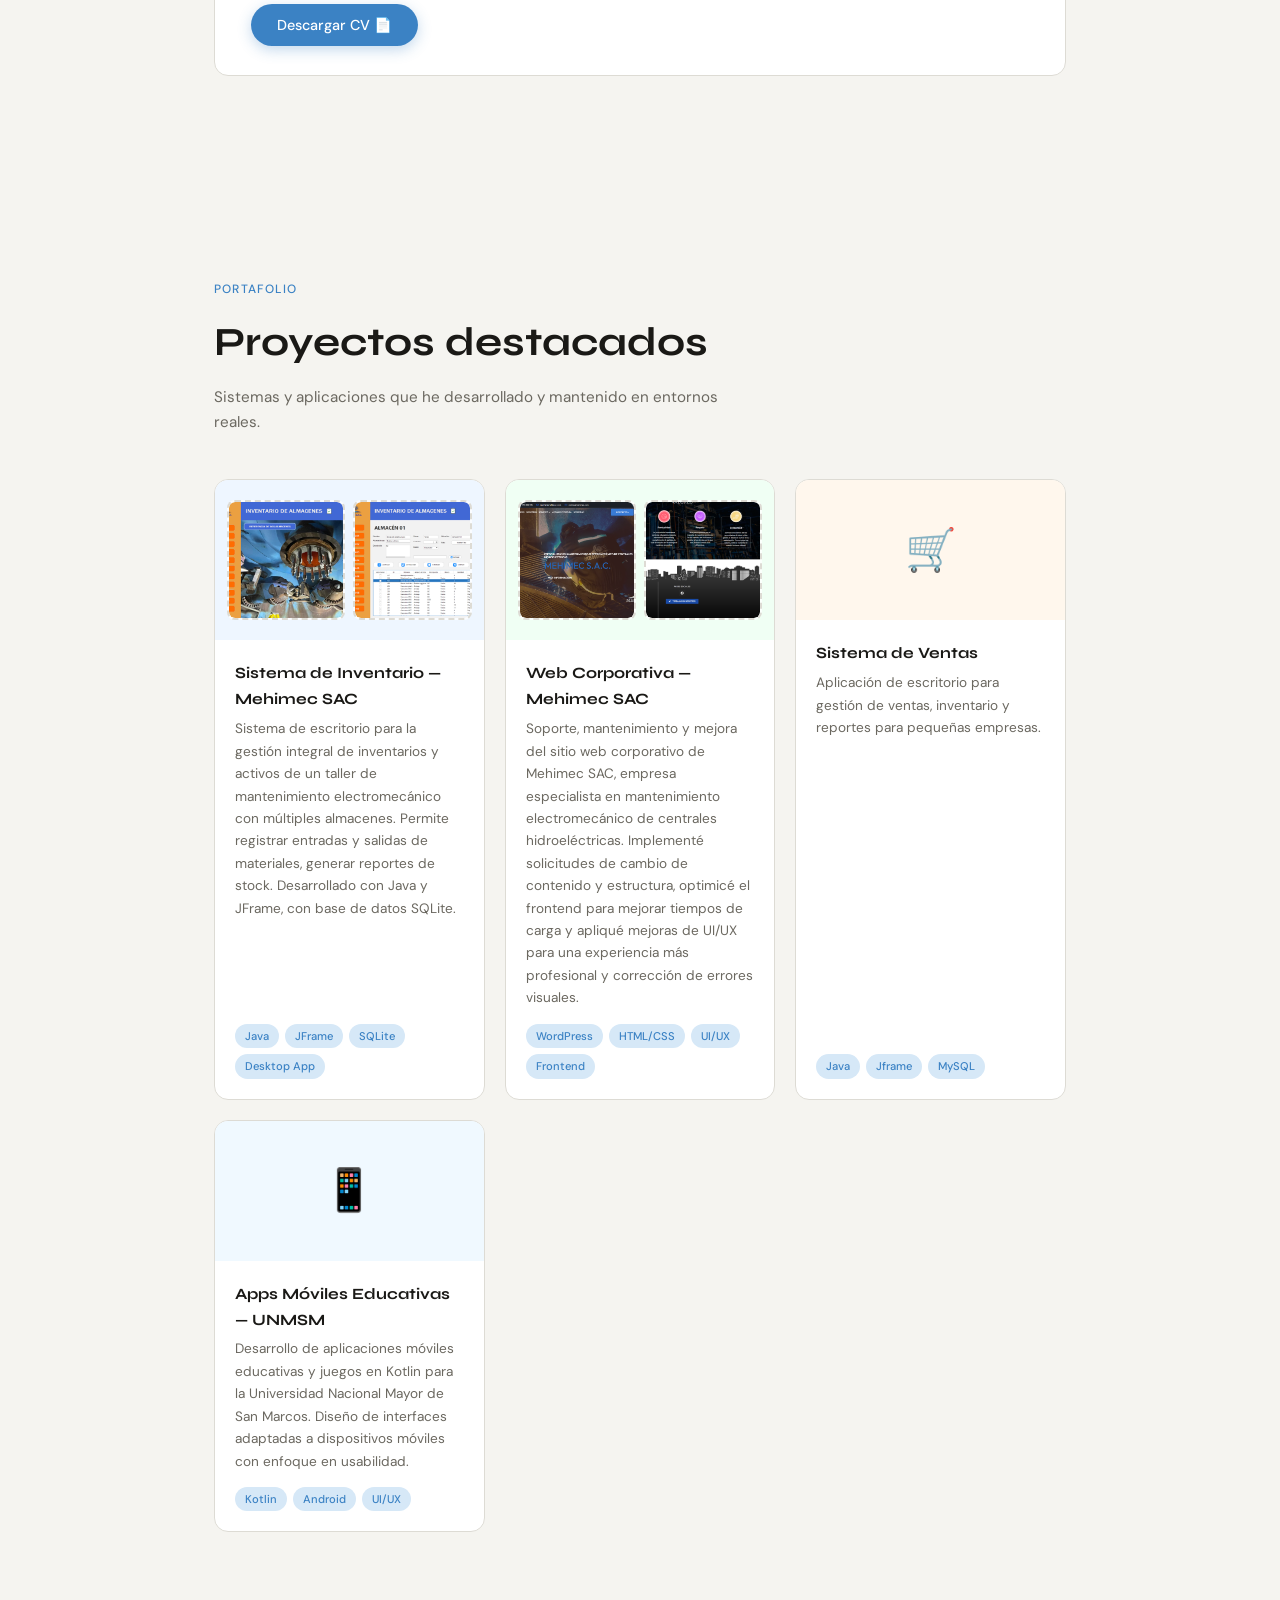
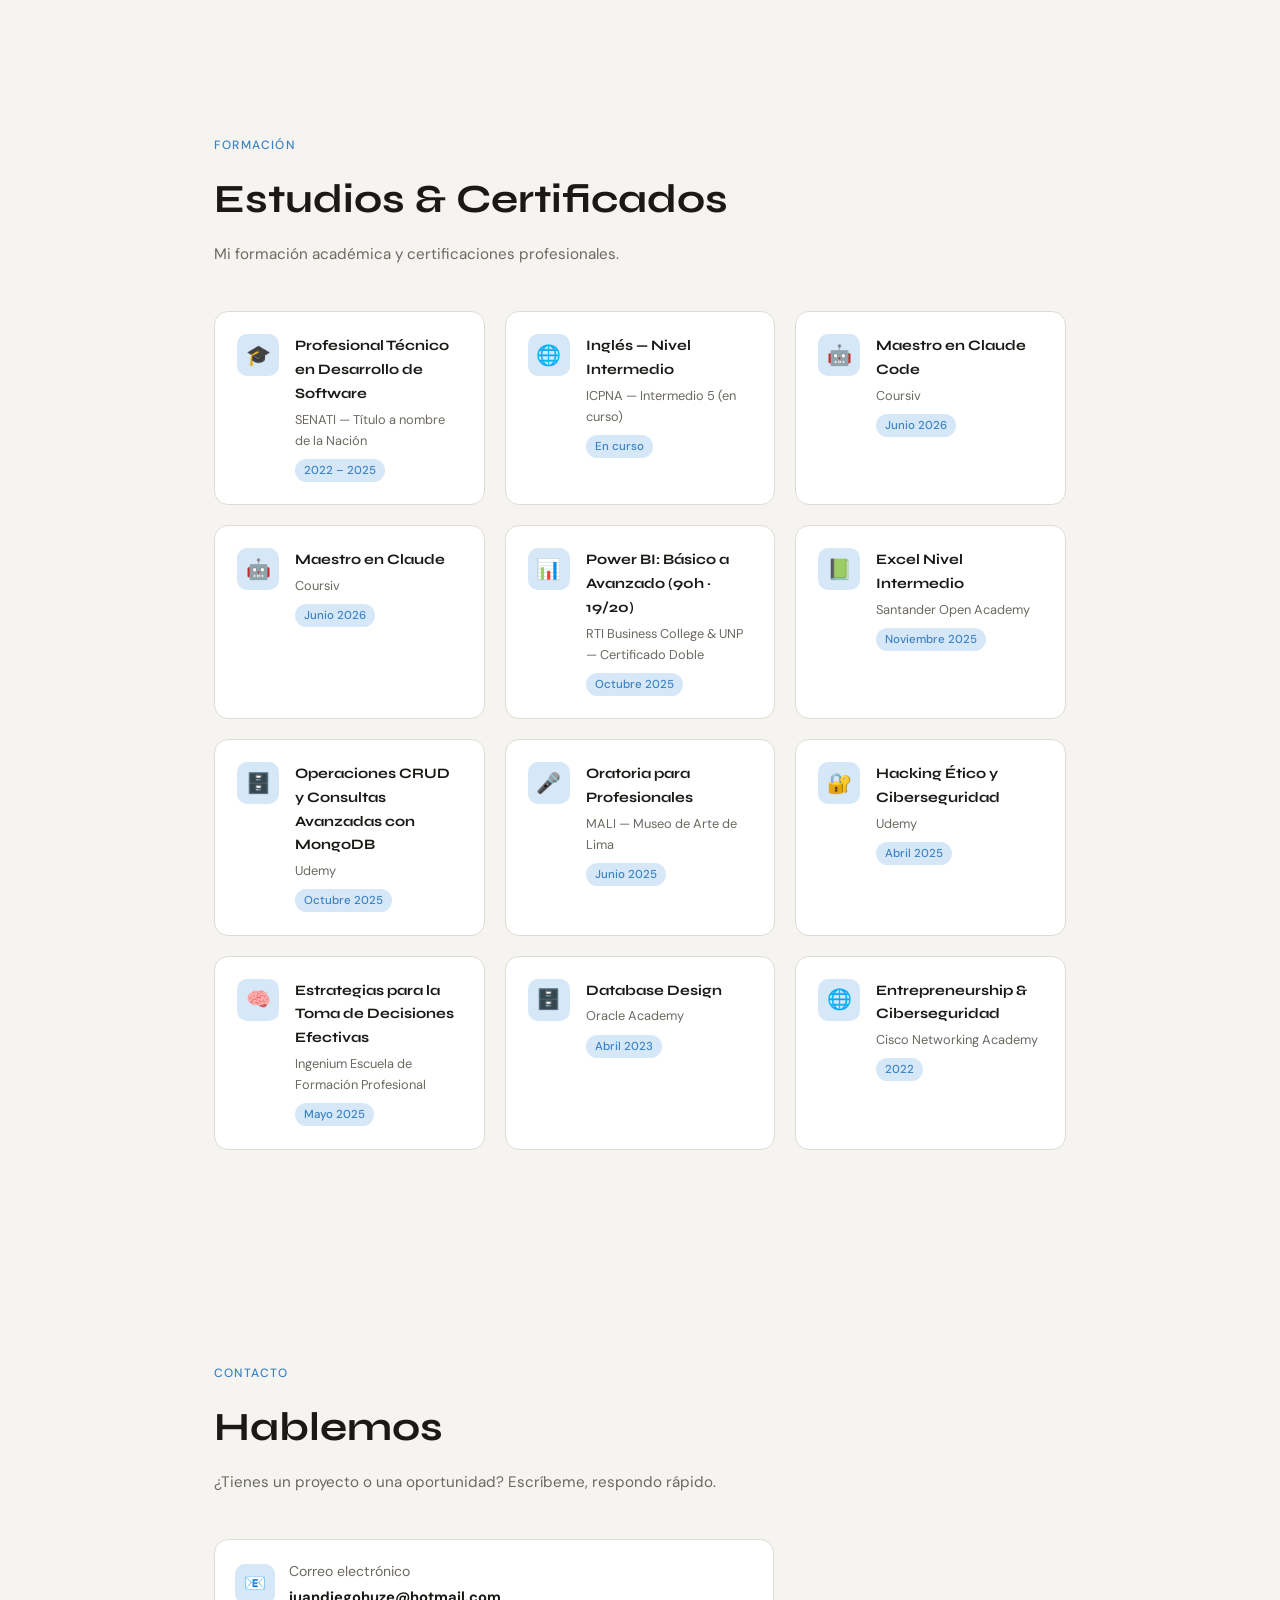
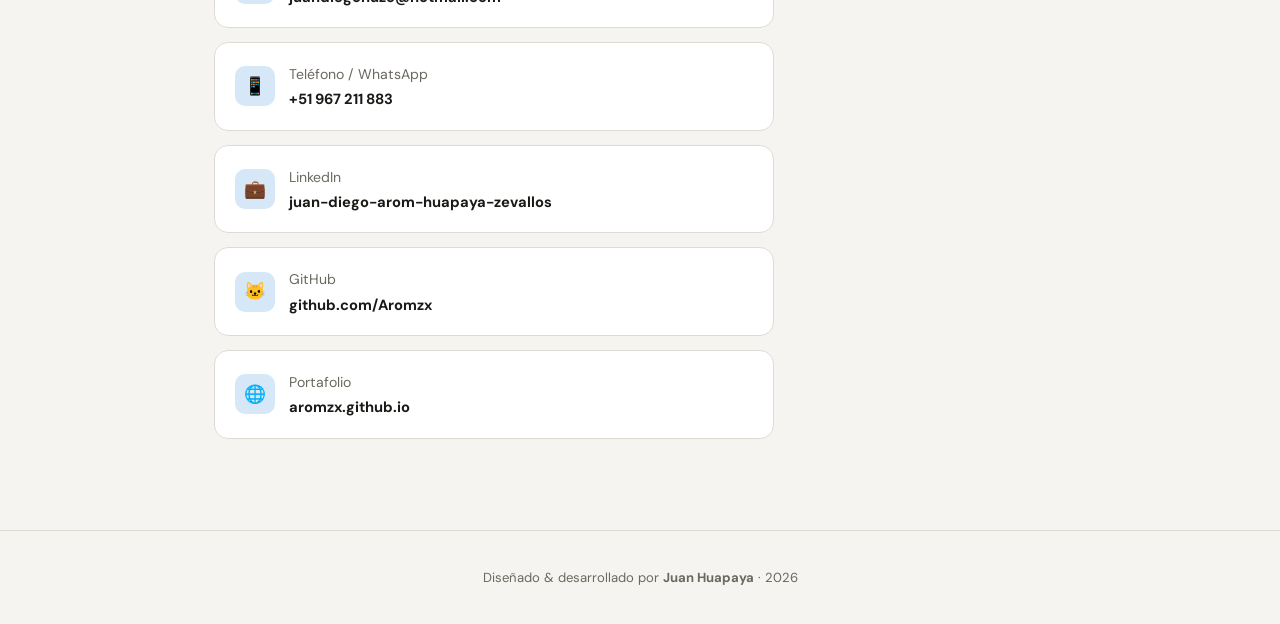
==== commit de126d20: "Update image file extensions from .png to .PNG" ====
--- a/index.html
+++ b/index.html
@@ -204,10 +204,10 @@
       <div class="proj-thumb proj-thumb-gallery" style="background:#F0FFF4; flex-direction:column; gap:6px; padding:10px;">
         <div class="proj-img-frames">
           <div class="proj-img-frame">
-            <img src="assets/img/mehimecweb1.png" alt="Web1 - Pantalla 1">
+            <img src="assets/img/mehimecweb1.PNG" alt="Web1 - Pantalla 1">
           </div>
           <div class="proj-img-frame">
-            <img src="assets/img/mehimecweb2.png" alt="Web1 - Pantalla 2">
+            <img src="assets/img/mehimecweb2.PNG" alt="Web1 - Pantalla 2">
           </div>
         </div>
       </div>
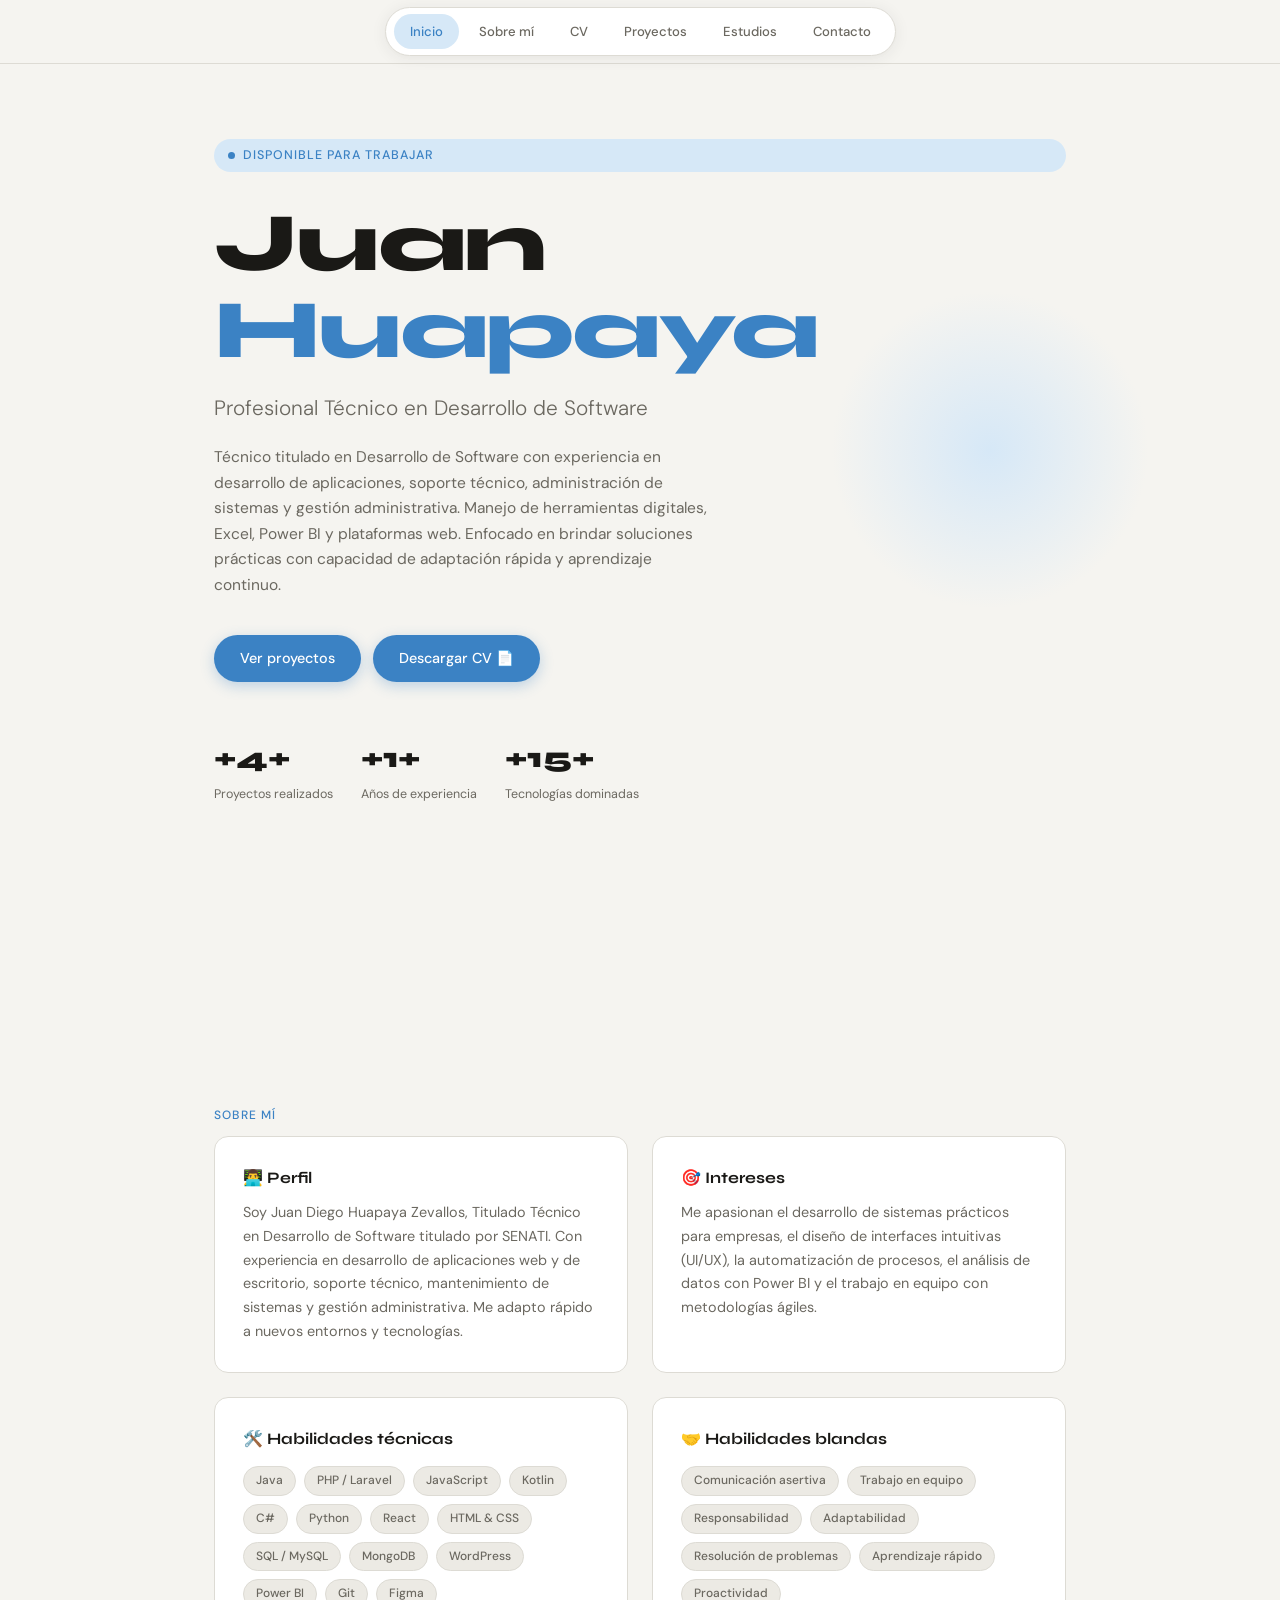
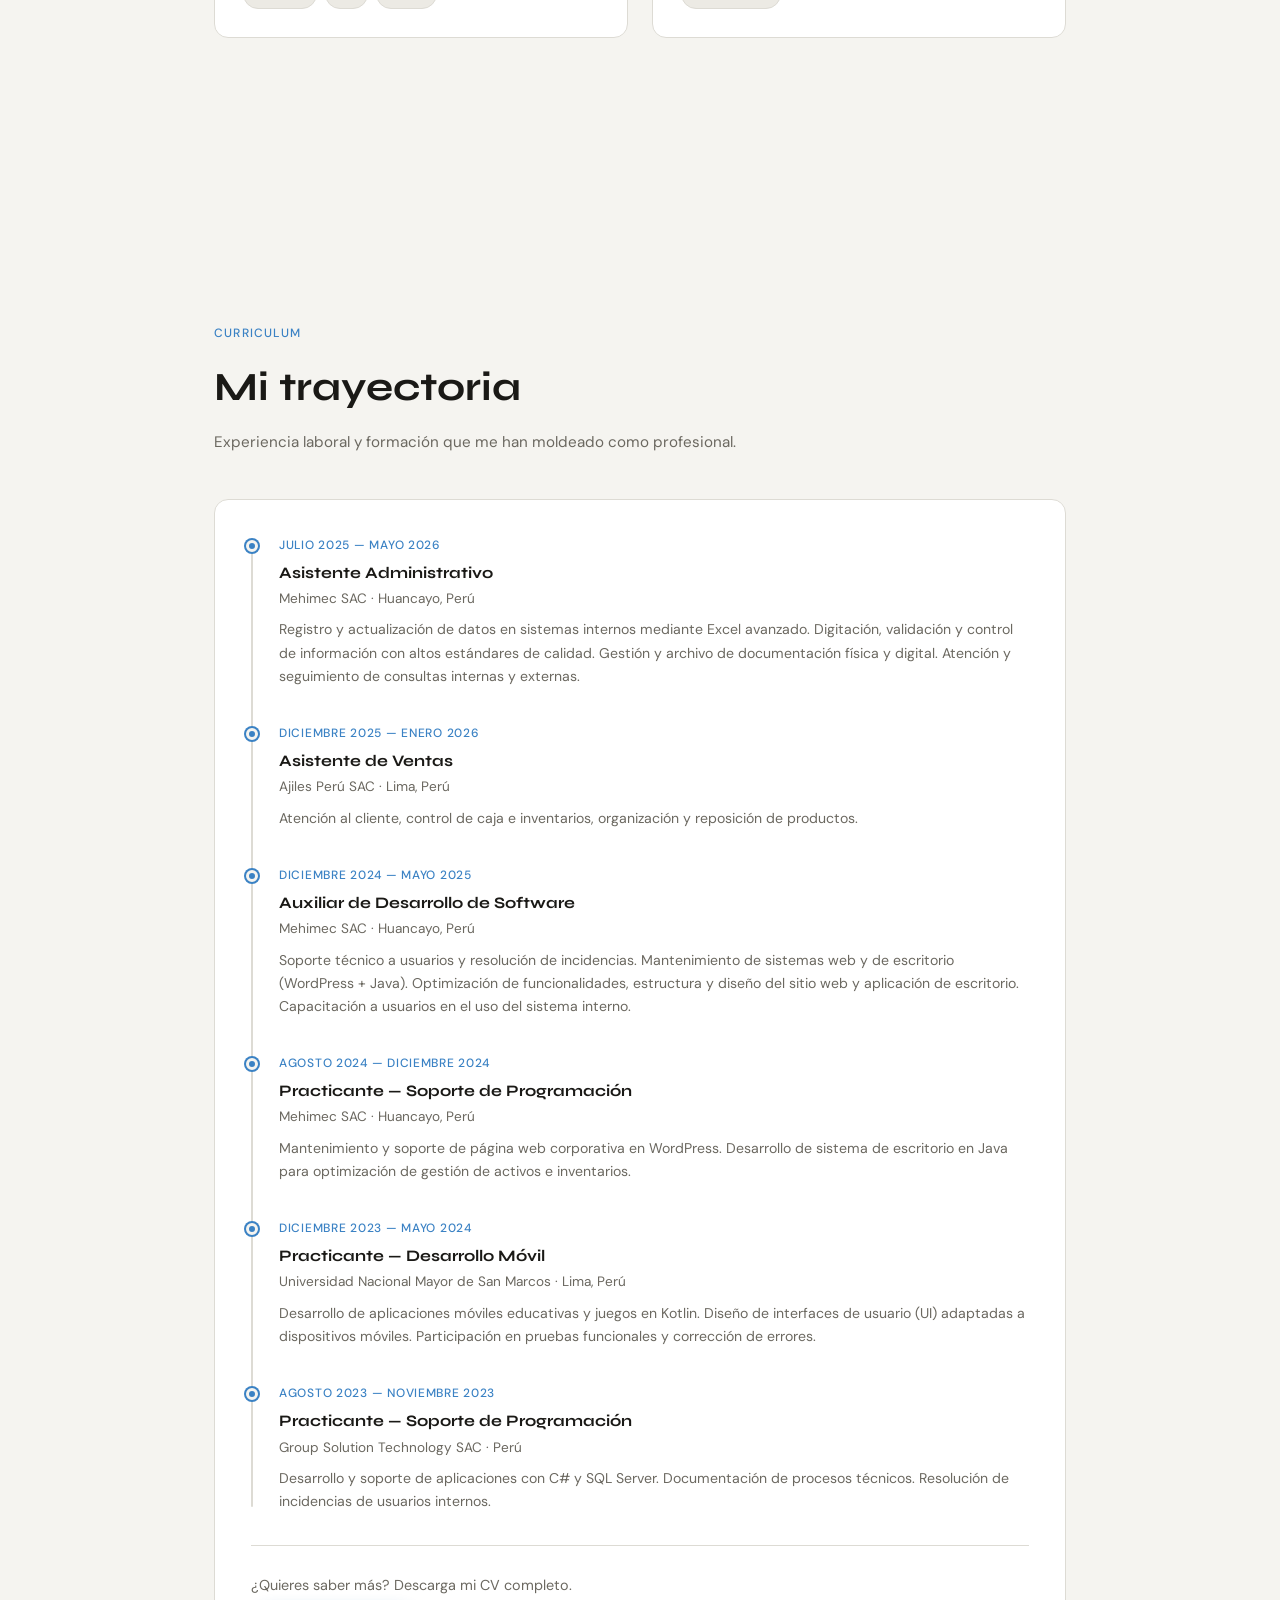
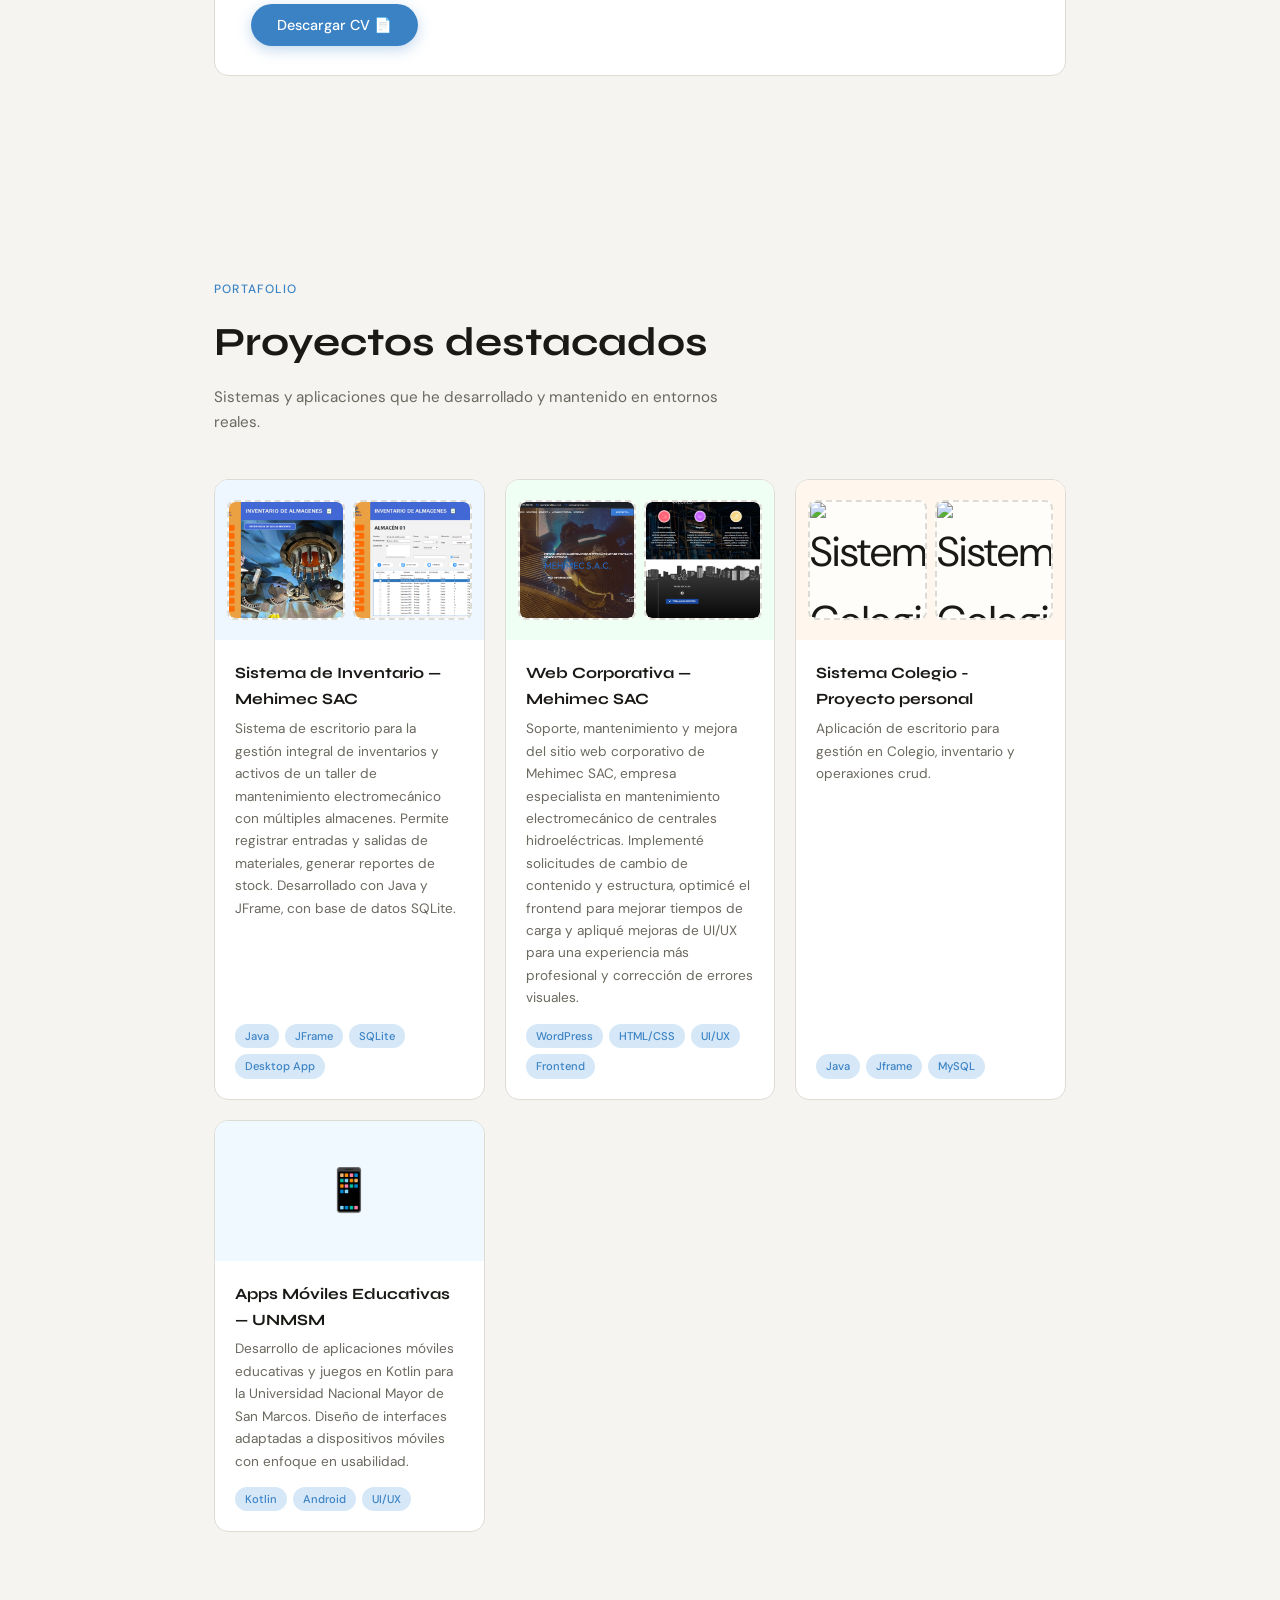
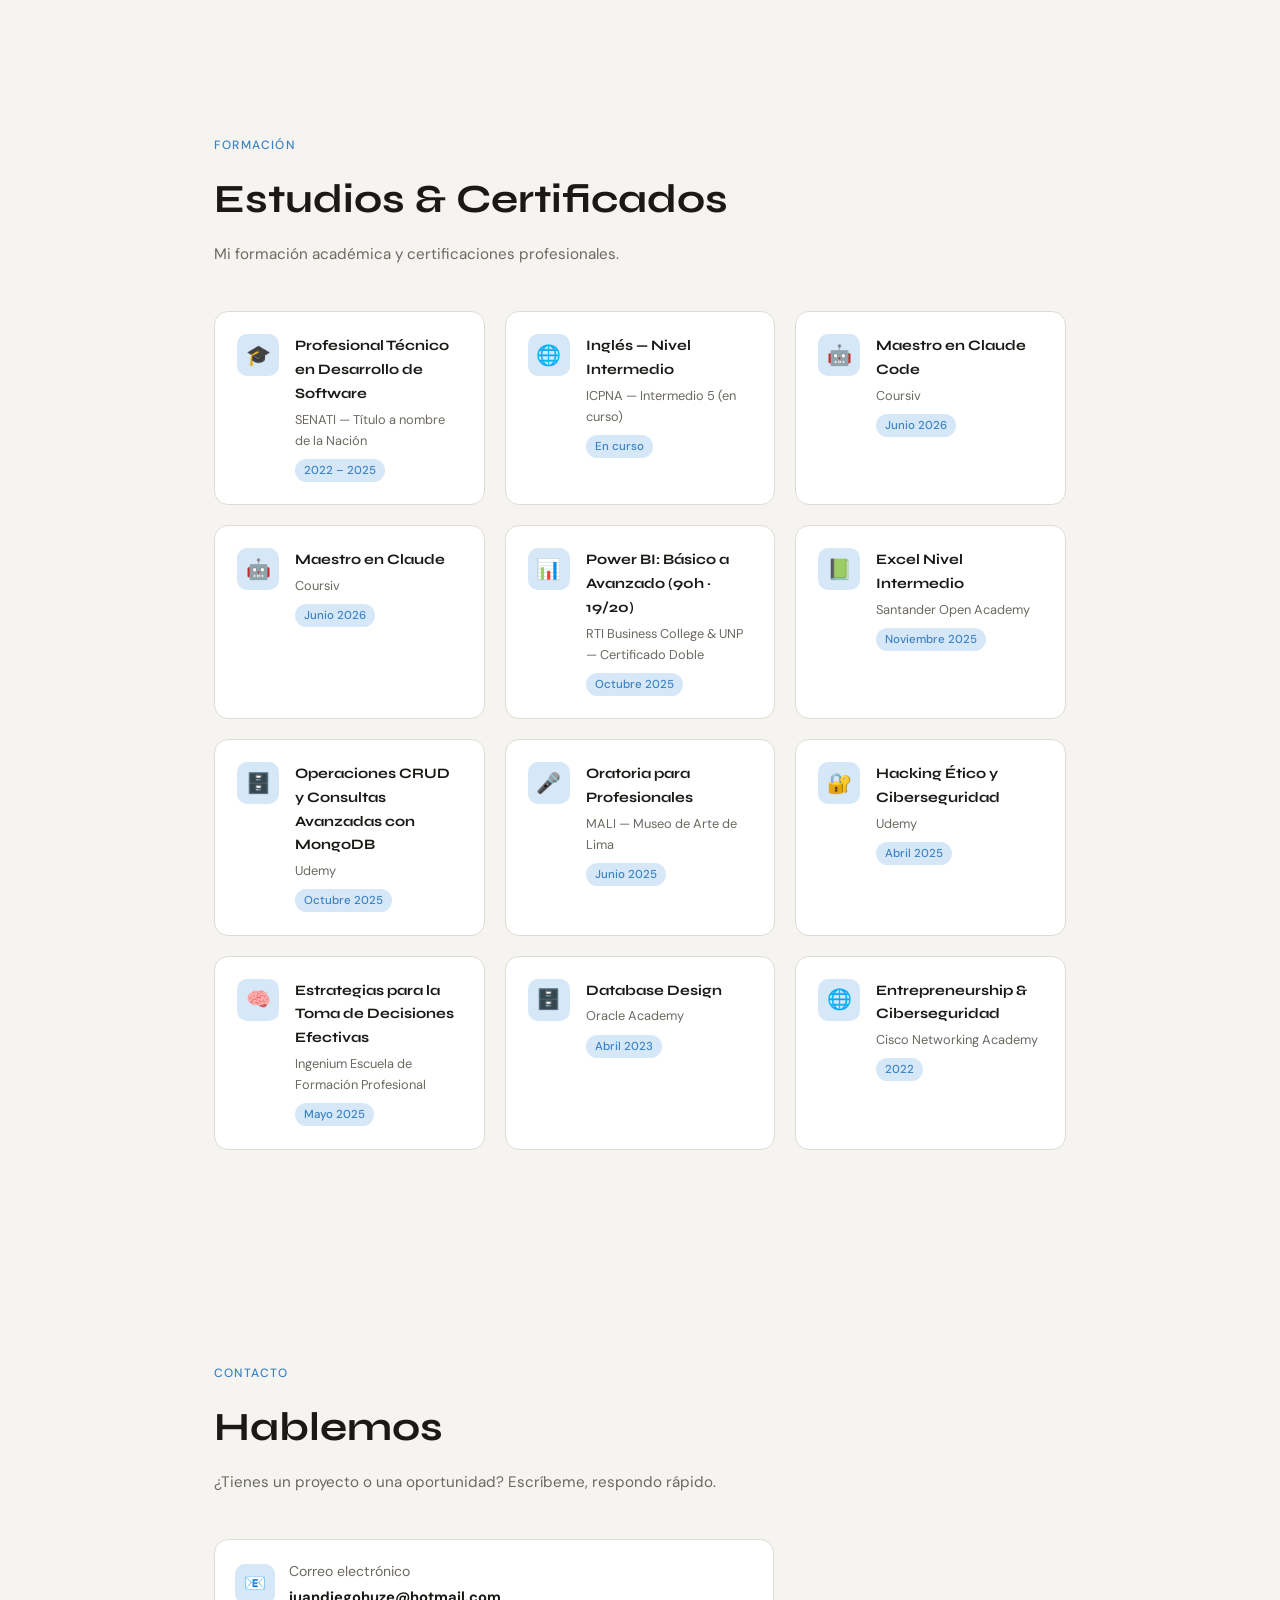
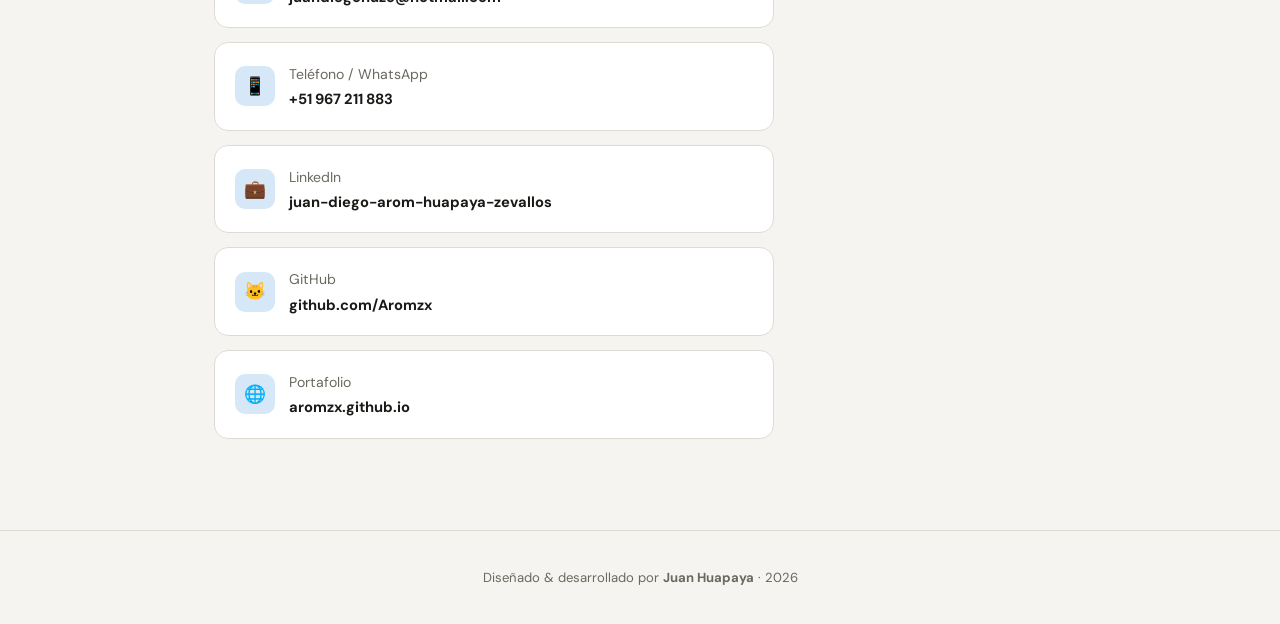
==== commit 5dfd244d: "Add new project card for Sistema Colegio" ====
--- a/index.html
+++ b/index.html
@@ -180,10 +180,10 @@
       <div class="proj-thumb proj-thumb-gallery" style="background:#EEF6FF; flex-direction:column; gap:6px; padding:10px;">
         <div class="proj-img-frames">
           <div class="proj-img-frame">
-            <img src="assets/img/mehimecinicio.png" alt="Sistema de Inventario - Pantalla 1">
+            <img class="zoomable" src="assets/img/mehimecinicio.png" alt="Sistema de Inventario - Pantalla 1">
           </div>
           <div class="proj-img-frame">
-            <img src="assets/img/mehimecinventario.png" alt="Sistema de Inventario - Pantalla 2">
+            <img class="zoomable" src="assets/img/mehimecinventario.png" alt="Sistema de Inventario - Pantalla 2">
           </div>
         </div>
       </div>
@@ -204,10 +204,10 @@
       <div class="proj-thumb proj-thumb-gallery" style="background:#F0FFF4; flex-direction:column; gap:6px; padding:10px;">
         <div class="proj-img-frames">
           <div class="proj-img-frame">
-            <img src="assets/img/mehimecweb1.PNG" alt="Web1 - Pantalla 1">
+            <img class="zoomable" src="assets/img/mehimecweb1.PNG" alt="Web1 - Pantalla 1">
           </div>
           <div class="proj-img-frame">
-            <img src="assets/img/mehimecweb2.PNG" alt="Web1 - Pantalla 2">
+            <img class="zoomable" src="assets/img/mehimecweb2.PNG" alt="Web1 - Pantalla 2">
           </div>
         </div>
       </div>
@@ -223,19 +223,30 @@
       </div>
     </div>
 
-    <!-- PROYECTO 3: Sistema de Ventas -->
-    <div class="proj-card">
-      <div class="proj-thumb" style="background:#FFF7ED;">🛒</div>
-      <div class="proj-body">
-        <div class="proj-title">Sistema de Ventas</div>
-        <div class="proj-desc">Aplicación de escritorio para gestión de ventas, inventario y reportes para pequeñas empresas.</div>
-        <div class="proj-tags">
-          <span class="proj-tag">Java</span>
-          <span class="proj-tag">Jframe</span>
-          <span class="proj-tag">MySQL</span>
-        </div>
-      </div>
-    </div>
+    <!-- PROYECTO 3: Sistema Colegio -->
+<div class="proj-card">
+  <div class="proj-thumb proj-thumb-gallery" style="background:#FFF7ED; flex-direction:column; gap:6px; padding:10px;">
+    <div class="proj-img-frames">
+      <div class="proj-img-frame">
+        <img class="zoomable" src="assets/img/logincolegio.png" alt="Sistema Colegio - Pantalla 1">
+      </div>
+      <div class="proj-img-frame">
+        <img class="zoomable" src="assets/img/menucolegio.png" alt="Sistema Colegio - Pantalla 2">
+      </div>
+    </div>
+  </div>
+
+  <div class="proj-body">
+    <div class="proj-title">Sistema Colegio - Proyecto personal</div>
+    <div class="proj-desc">Aplicación de escritorio para gestión en Colegio, inventario y operaxiones crud.</div>
+
+    <div class="proj-tags">
+      <span class="proj-tag">Java</span>
+      <span class="proj-tag">Jframe</span>
+      <span class="proj-tag">MySQL</span>
+    </div>
+  </div>
+</div>
 
     <!-- PROYECTO 4: App Móvil Educativa -->
     <div class="proj-card">
--- a/style.css
+++ b/style.css
@@ -352,61 +352,109 @@
       nav > .nav-inner { display: none; }
       .about-grid, .contact-wrap { grid-template-columns: 1fr; }
       .hero-deco { display: none; }
-    }
-    /* ── PROJECT IMAGE FRAMES ──────────────────────────── */
-    .proj-thumb-gallery {
-      height: auto !important;
-      min-height: 160px;
-      padding: 12px !important;
-      justify-content: center;
-    }
-    .proj-img-frames {
-      display: flex;
-      gap: 8px;
-      width: 100%;
-    }
-    .proj-img-frame {
-      flex: 1;
-      height: 120px;
-      border-radius: 8px;
-      border: 2px dashed var(--border);
-      background: rgba(255,255,255,0.7);
-      display: flex;
-      align-items: center;
-      justify-content: center;
-      overflow: hidden;
-      position: relative;
-      transition: border-color .2s;
-    }
-    .proj-img-frame:hover { border-color: var(--accent); }
-    .proj-img-frame img {
-      width: 100%;
-      height: 100%;
-      object-fit: cover;
-      border-radius: 6px;
-    }
-    .proj-img-placeholder {
-      font-size: .72rem;
-      color: var(--ink-soft);
-      text-align: center;
-      pointer-events: none;
-      user-select: none;
-    }
-
-    /* ── CONTACT SOLO (sin formulario) ──────────────────── */
-    .contact-wrap-solo {
-      display: flex;
-      flex-direction: column;
-      gap: 16px;
-      max-width: 560px;
-    }
-    .contact-wrap-solo .contact-info {
-      display: flex;
-      flex-direction: column;
-      gap: 14px;
-    }
-
-    @media(max-width: 700px){
-      .proj-img-frames { flex-direction: column; }
-      .proj-img-frame { height: 90px; }
-    }
+    }
+    /* ── PROJECT IMAGE FRAMES ──────────────────────────── */
+    .proj-thumb-gallery {
+      height: auto !important;
+      min-height: 160px;
+      padding: 12px !important;
+      justify-content: center;
+    }
+    .proj-img-frames {
+      display: flex;
+      gap: 8px;
+      width: 100%;
+    }
+    .proj-img-frame {
+      flex: 1;
+      height: 120px;
+      border-radius: 8px;
+      border: 2px dashed var(--border);
+      background: rgba(255,255,255,0.7);
+      display: flex;
+      align-items: center;
+      justify-content: center;
+      overflow: hidden;
+      position: relative;
+      transition: border-color .2s;
+    }
+
+    .proj-img-frame:hover { border-color: var(--accent); }
+    .proj-img-frame img {
+      width: 100%;
+      height: 100%;
+      object-fit: cover;
+      border-radius: 6px;
+      cursor: zoom-in;
+      transition: transform .25s ease;
+    }
+
+    .proj-img-frame img:hover{
+      transform: scale(1.03);
+    }
+    .proj-img-placeholder {
+      font-size: .72rem;
+      color: var(--ink-soft);
+      text-align: center;
+      pointer-events: none;
+      user-select: none;
+    }
+
+    /* ── CONTACT SOLO (sin formulario) ──────────────────── */
+    .contact-wrap-solo {
+      display: flex;
+      flex-direction: column;
+      gap: 16px;
+      max-width: 560px;
+    }
+    .contact-wrap-solo .contact-info {
+      display: flex;
+      flex-direction: column;
+      gap: 14px;
+    }
+
+    @media(max-width: 700px){
+      .proj-img-frames { flex-direction: column; }
+      .proj-img-frame { height: 90px; }
+    }
+
+    /* ====== Visor de imágenes ====== */
+
+    .image-viewer{
+    position: fixed;
+    inset: 0;
+    background: rgba(0,0,0,.75);
+    backdrop-filter: blur(6px);
+
+    display:flex;
+    justify-content:center;
+    align-items:center;
+
+    opacity:0;
+    visibility:hidden;
+    transition:.25s;
+
+    z-index:9999;
+    }
+
+    .image-viewer.show{
+    opacity:1;
+    visibility:visible;
+    }
+
+    .image-viewer img{
+    max-width:90vw;
+    max-height:90vh;
+
+    border-radius:14px;
+    border:2px solid rgba(255,255,255,.25);
+
+    box-shadow:0 20px 60px rgba(0,0,0,.45);
+
+    transform:scale(.9);
+    transition:.25s;
+    }
+
+    .image-viewer.show img{
+    transform:scale(1);
+    }
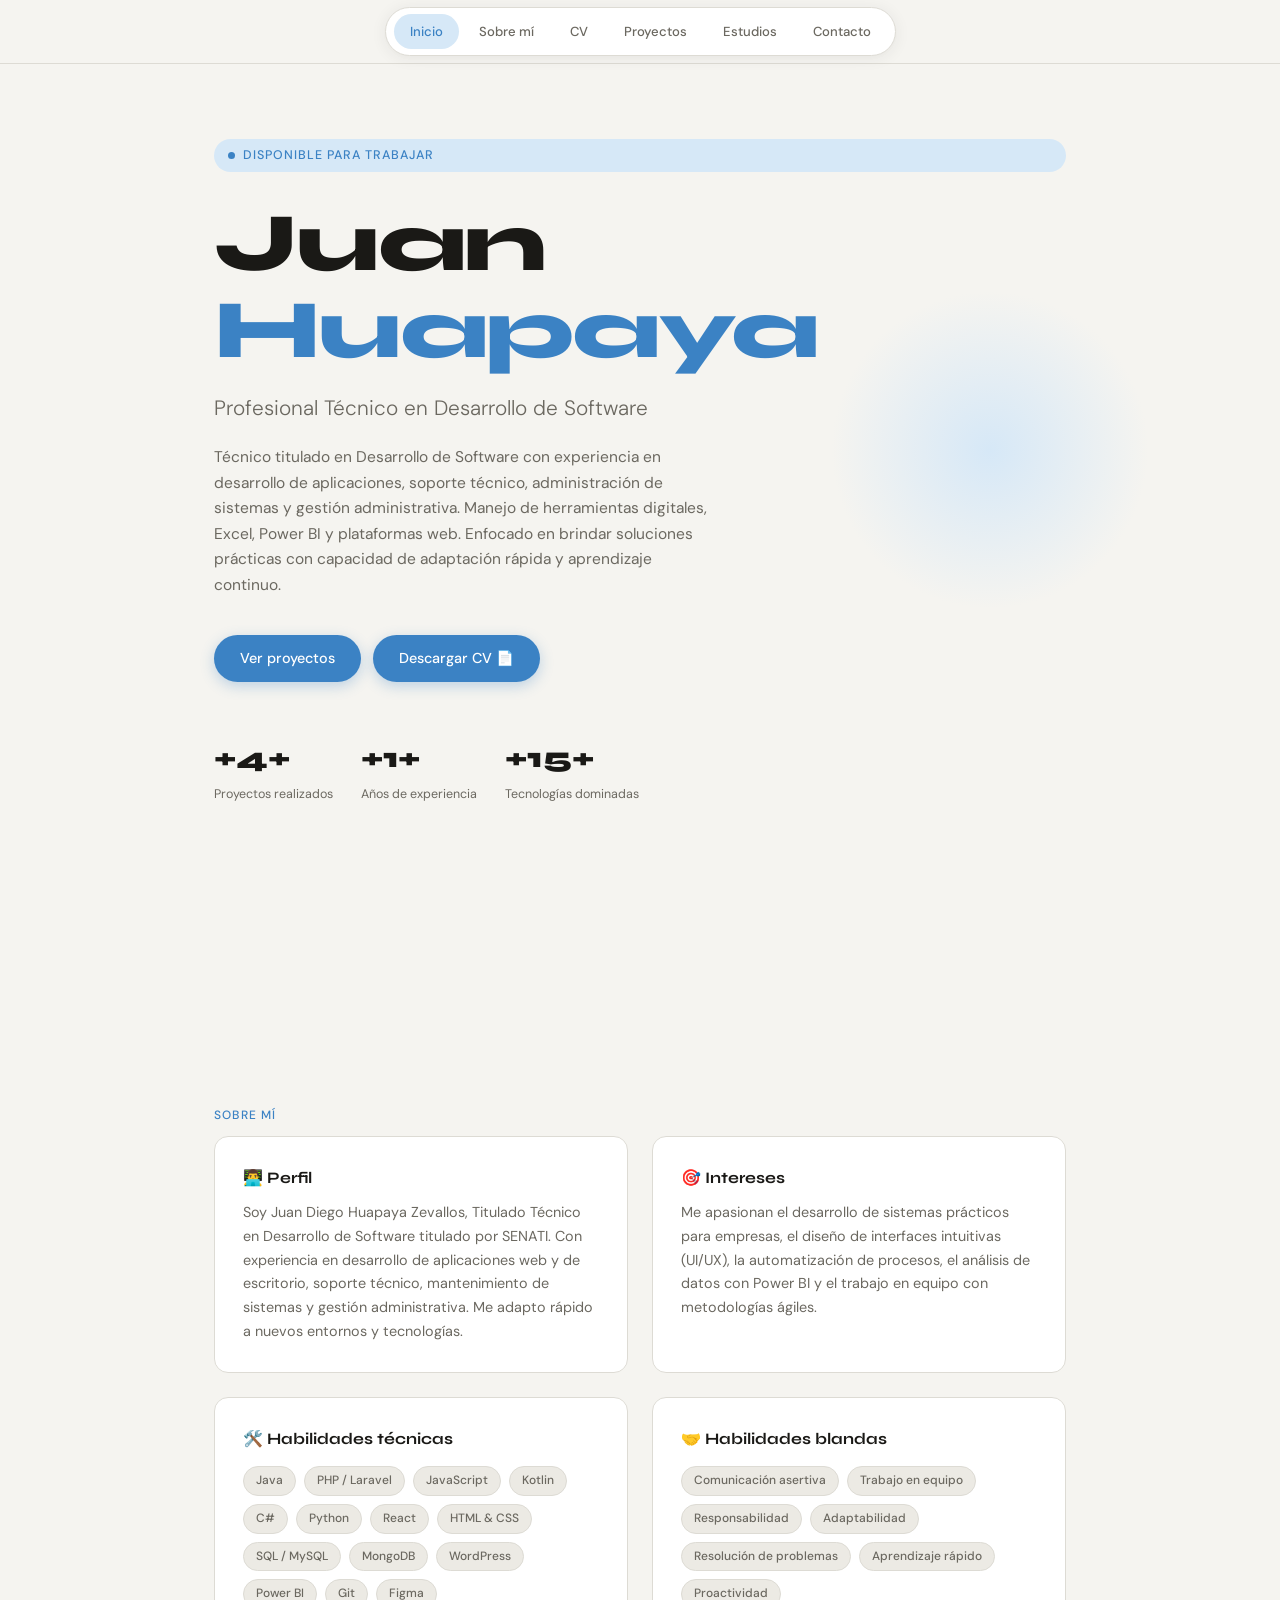
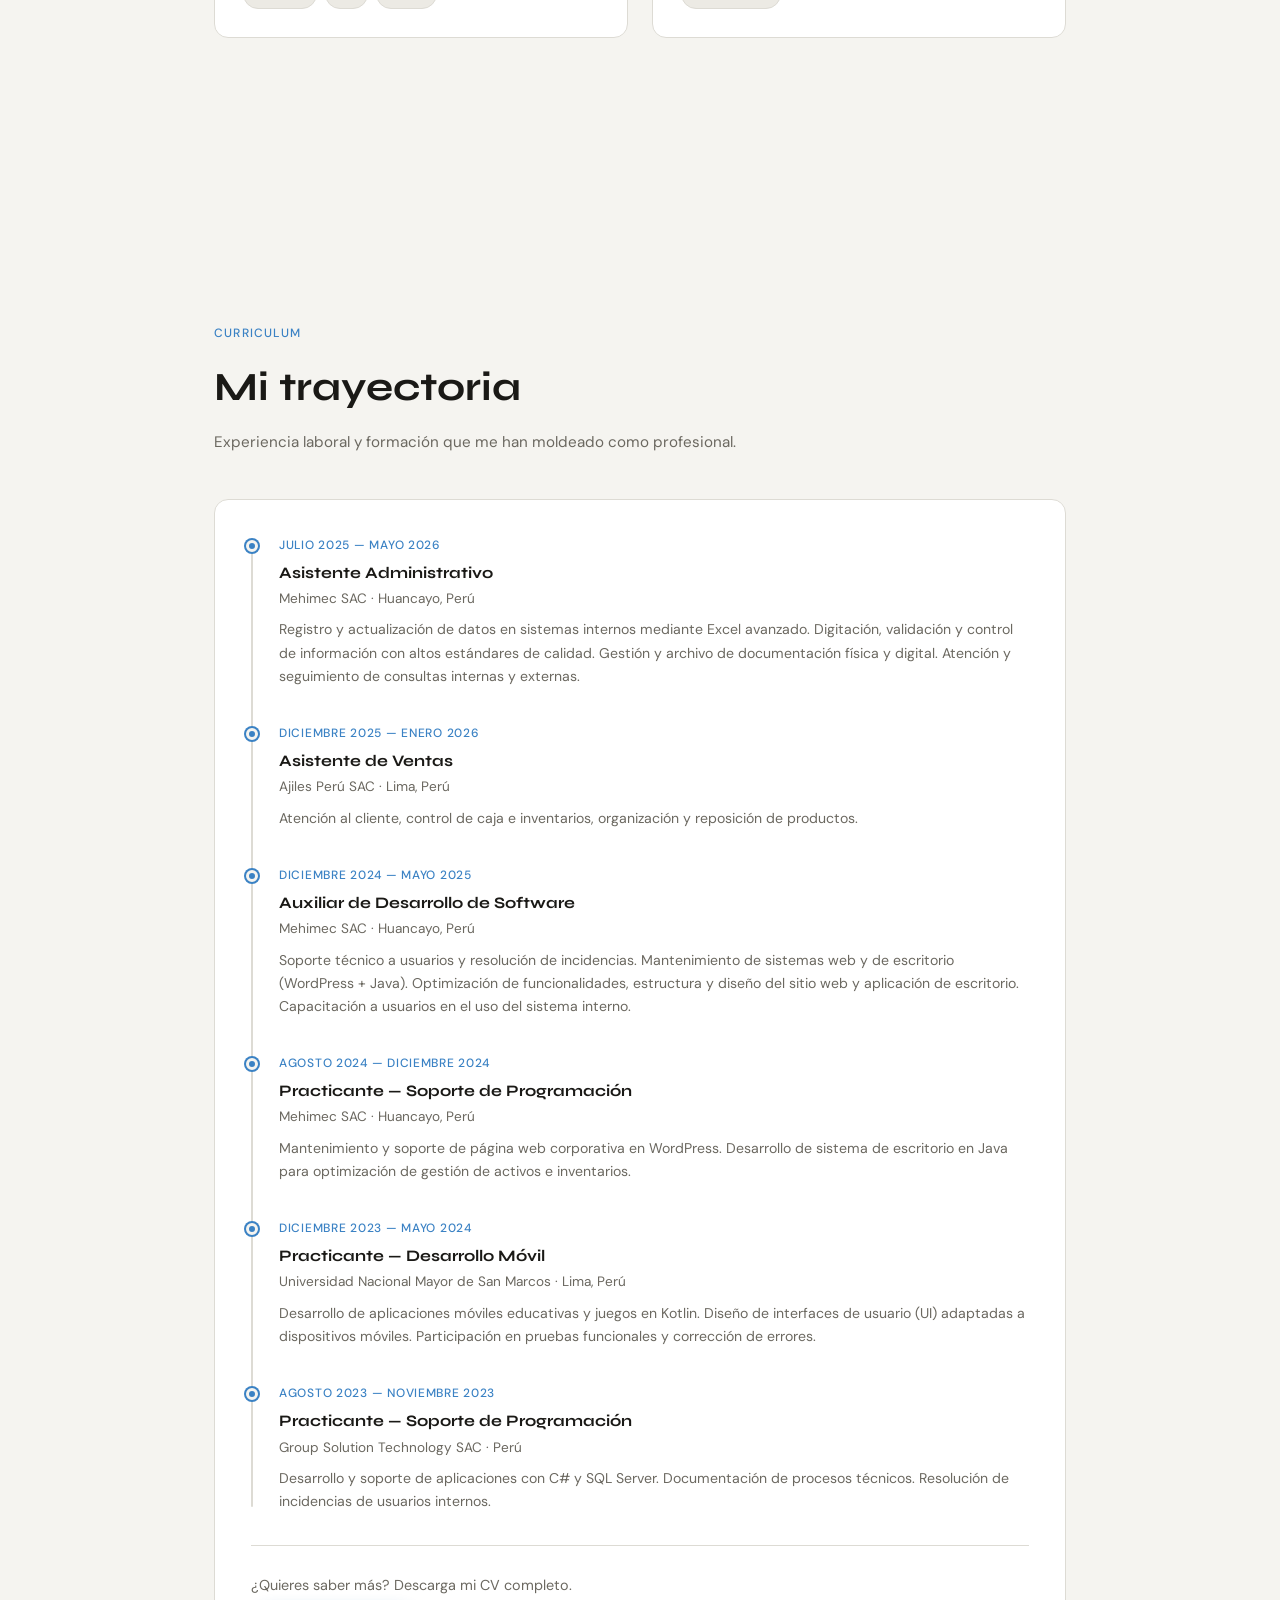
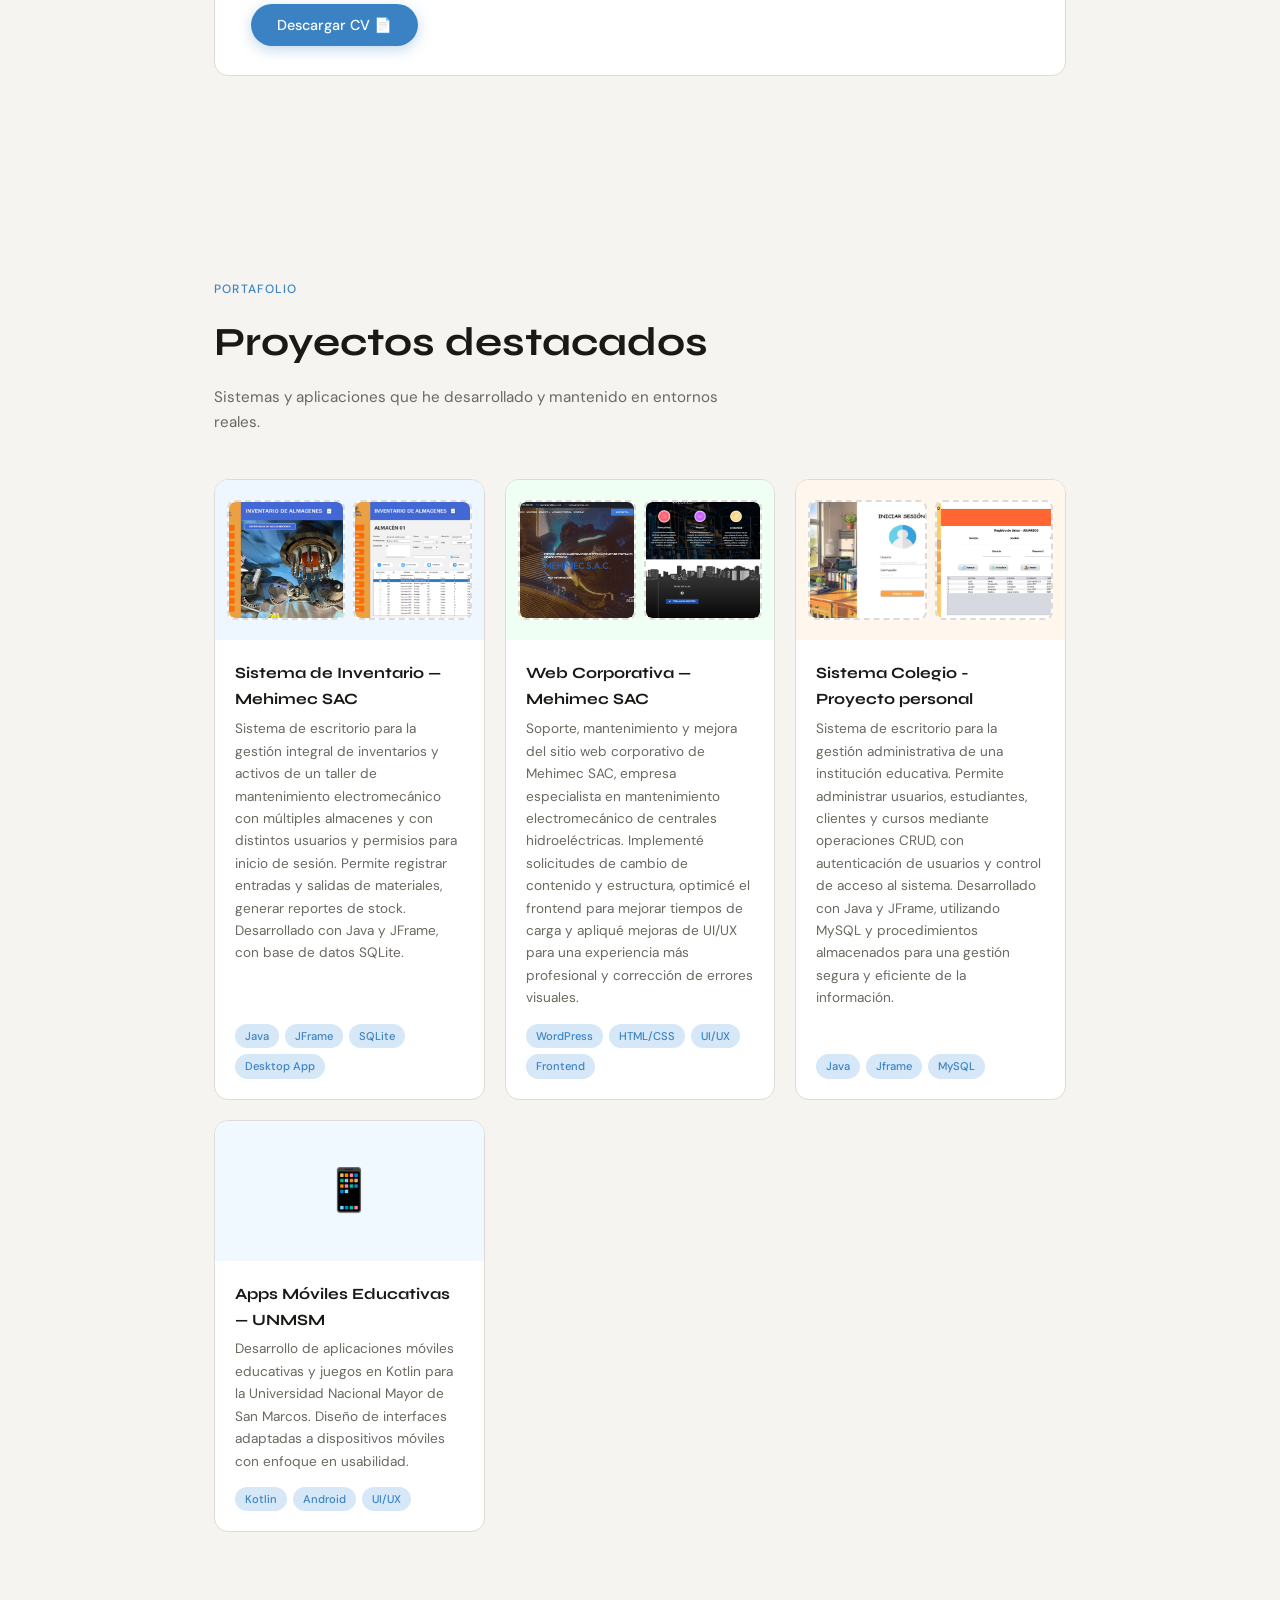
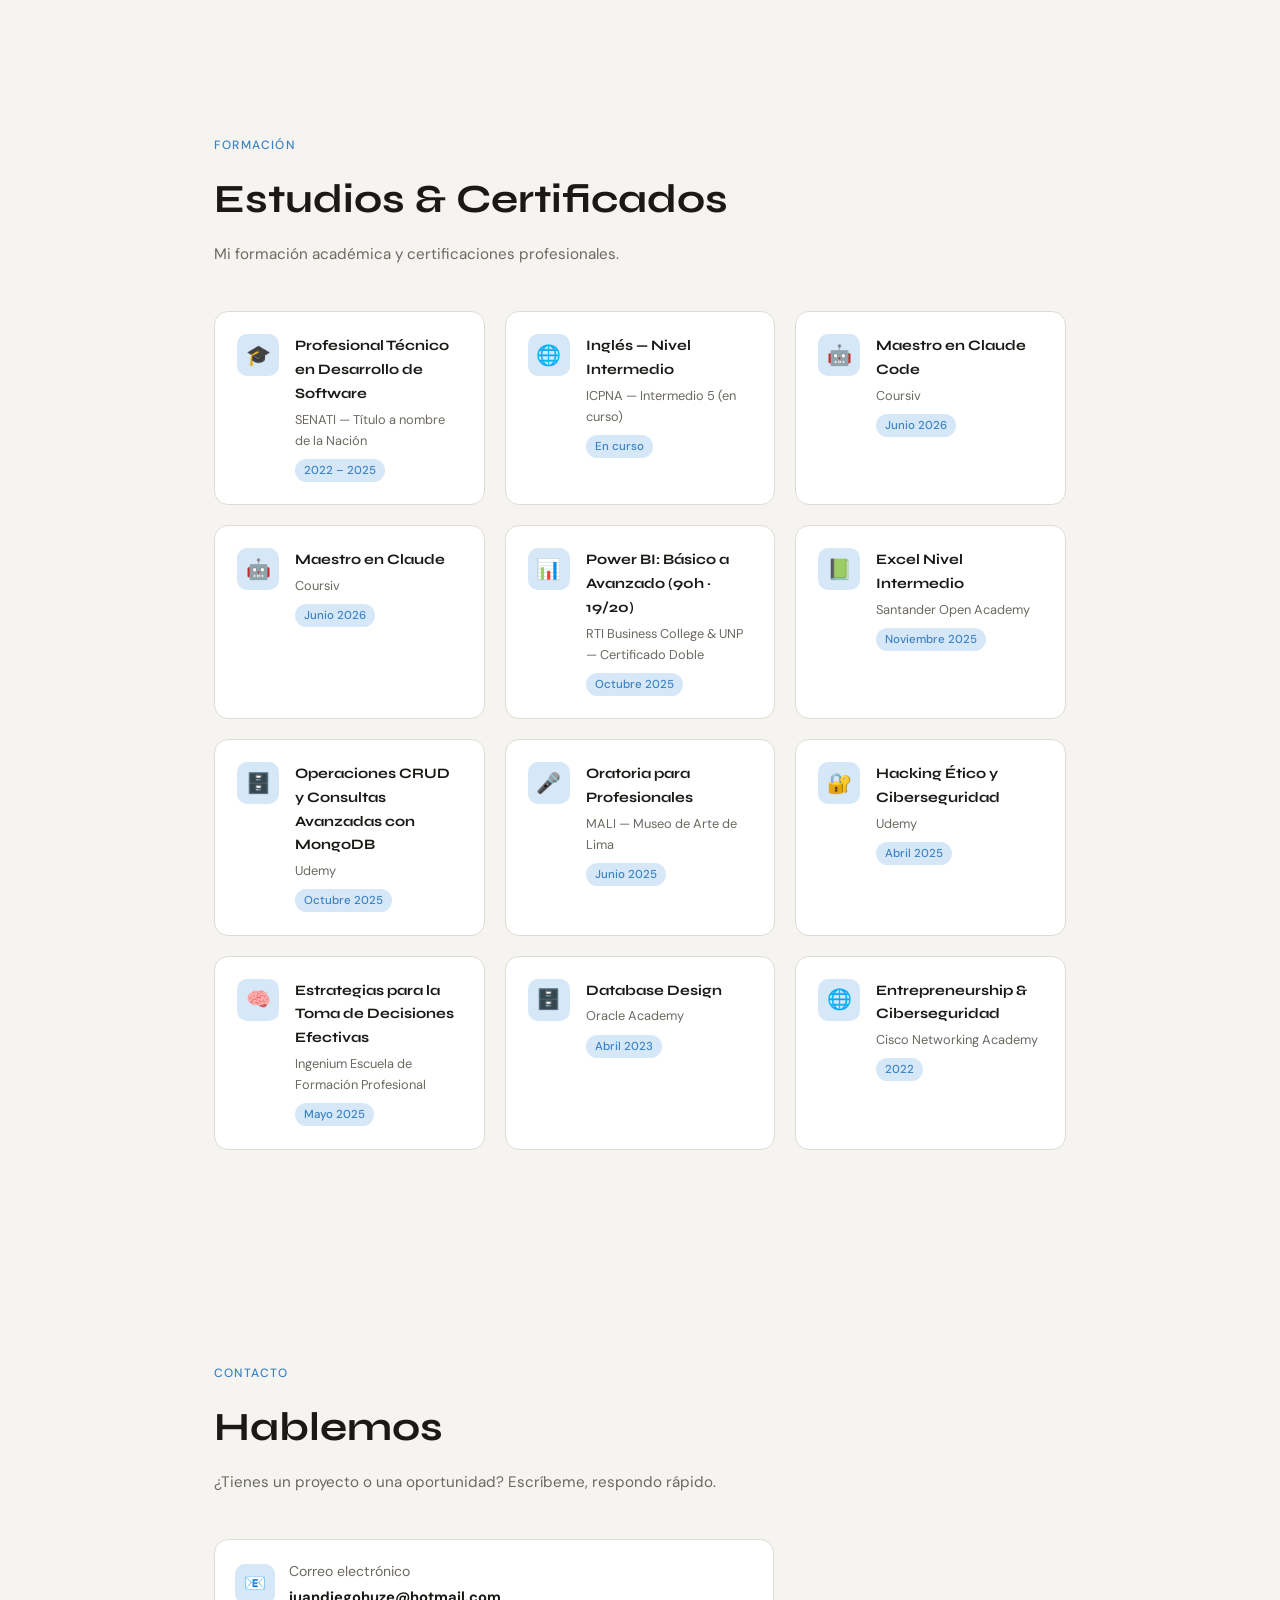
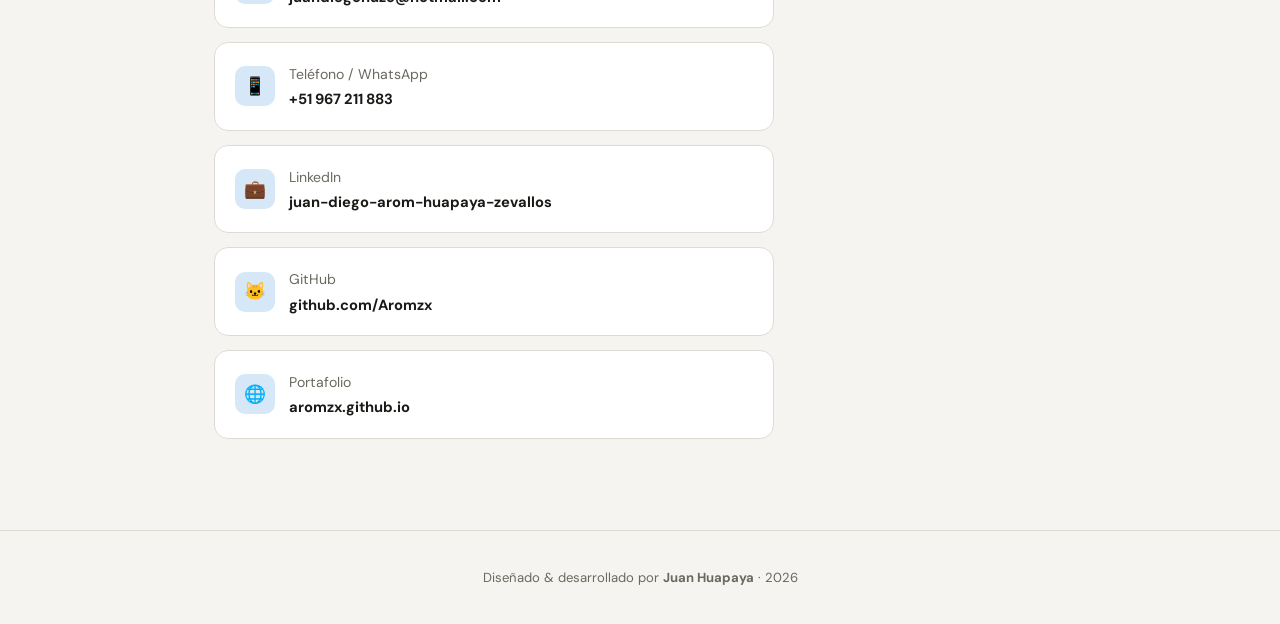
==== commit a76b8853: "Enhance project descriptions with user management features Updated project descriptions to include u" ====
--- a/index.html
+++ b/index.html
@@ -189,7 +189,7 @@
       </div>
       <div class="proj-body">
         <div class="proj-title">Sistema de Inventario — Mehimec SAC</div>
-        <div class="proj-desc">Sistema de escritorio para la gestión integral de inventarios y activos de un taller de mantenimiento electromecánico con múltiples almacenes. Permite registrar entradas y salidas de materiales, generar reportes de stock. Desarrollado con Java y JFrame, con base de datos SQLite.</div>
+        <div class="proj-desc">Sistema de escritorio para la gestión integral de inventarios y activos de un taller de mantenimiento electromecánico con múltiples almacenes y con distintos usuarios y permisios para inicio de sesión. Permite registrar entradas y salidas de materiales, generar reportes de stock. Desarrollado con Java y JFrame, con base de datos SQLite.</div>
         <div class="proj-tags">
           <span class="proj-tag">Java</span>
           <span class="proj-tag">JFrame</span>
@@ -238,7 +238,7 @@
 
   <div class="proj-body">
     <div class="proj-title">Sistema Colegio - Proyecto personal</div>
-    <div class="proj-desc">Aplicación de escritorio para gestión en Colegio, inventario y operaxiones crud.</div>
+    <div class="proj-desc">Sistema de escritorio para la gestión administrativa de una institución educativa. Permite administrar usuarios, estudiantes, clientes y cursos mediante operaciones CRUD, con autenticación de usuarios y control de acceso al sistema. Desarrollado con Java y JFrame, utilizando MySQL y procedimientos almacenados para una gestión segura y eficiente de la información.</div>
 
     <div class="proj-tags">
       <span class="proj-tag">Java</span>
